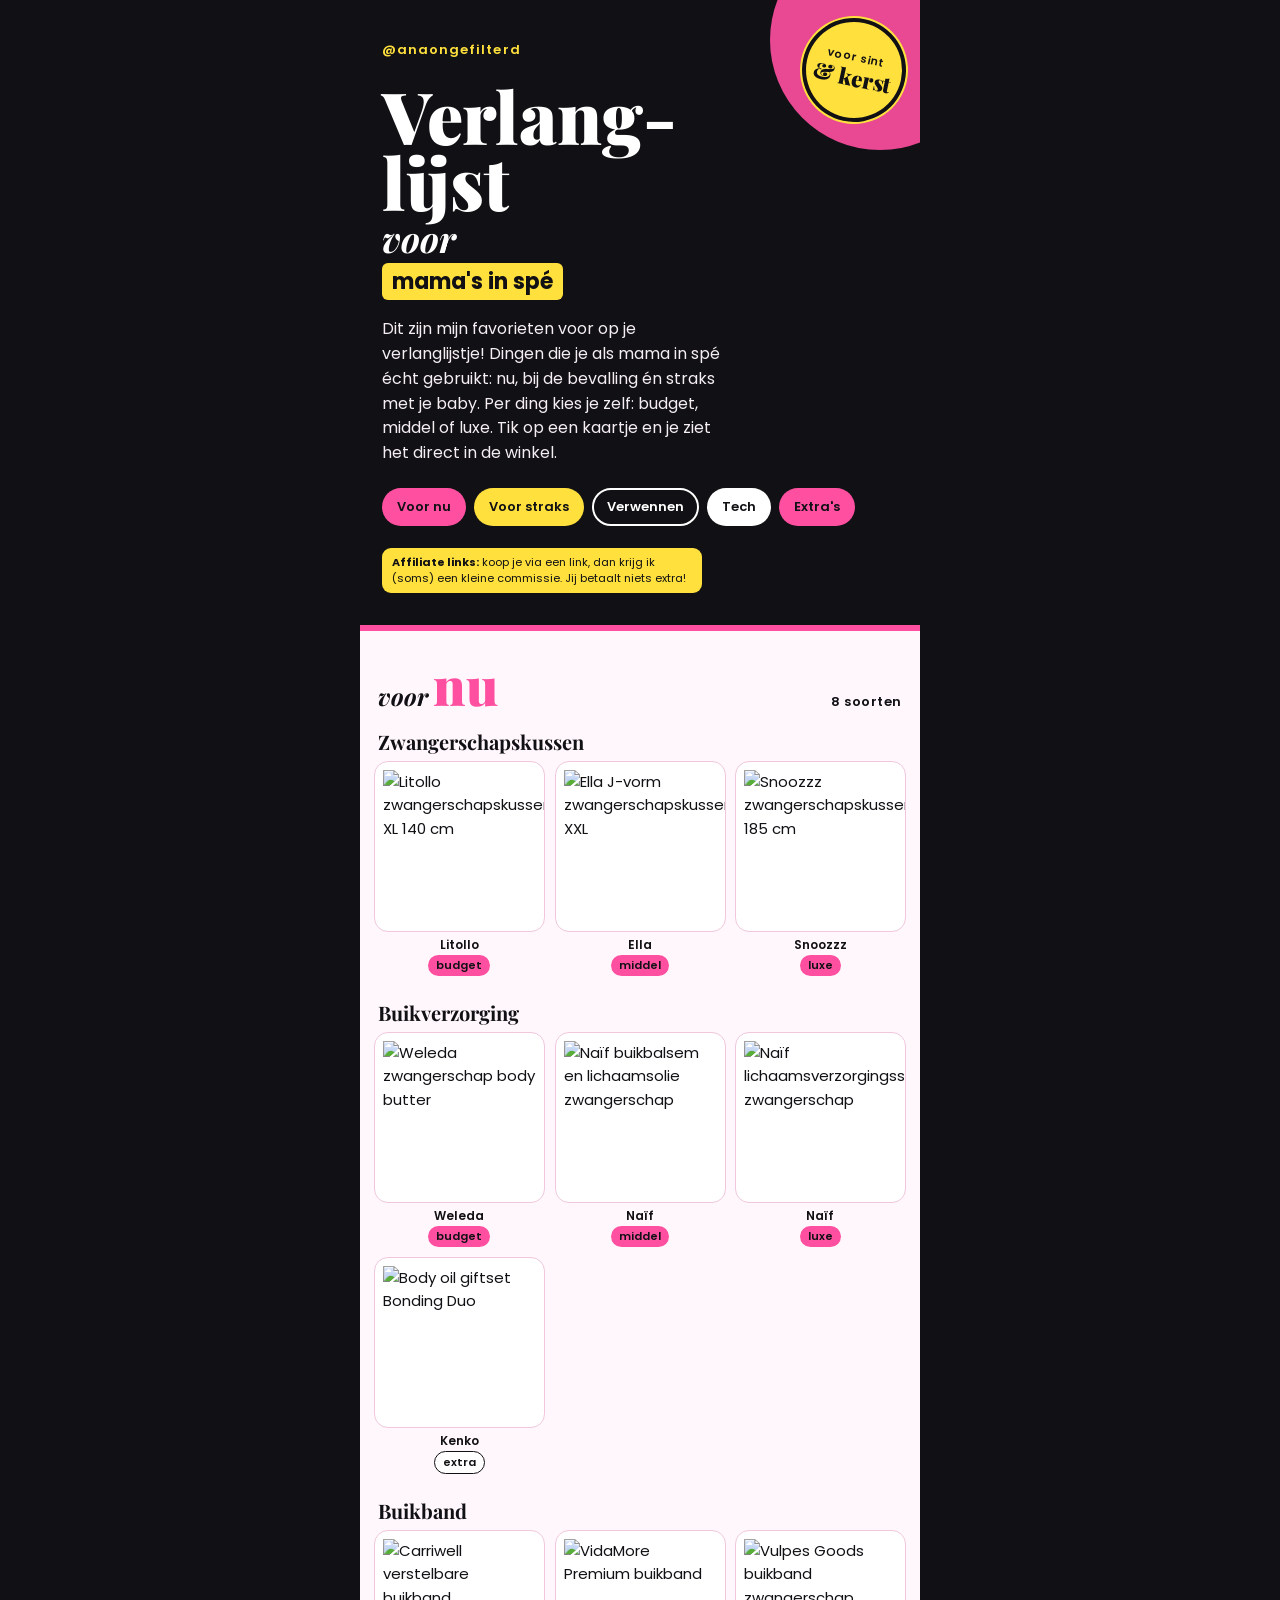
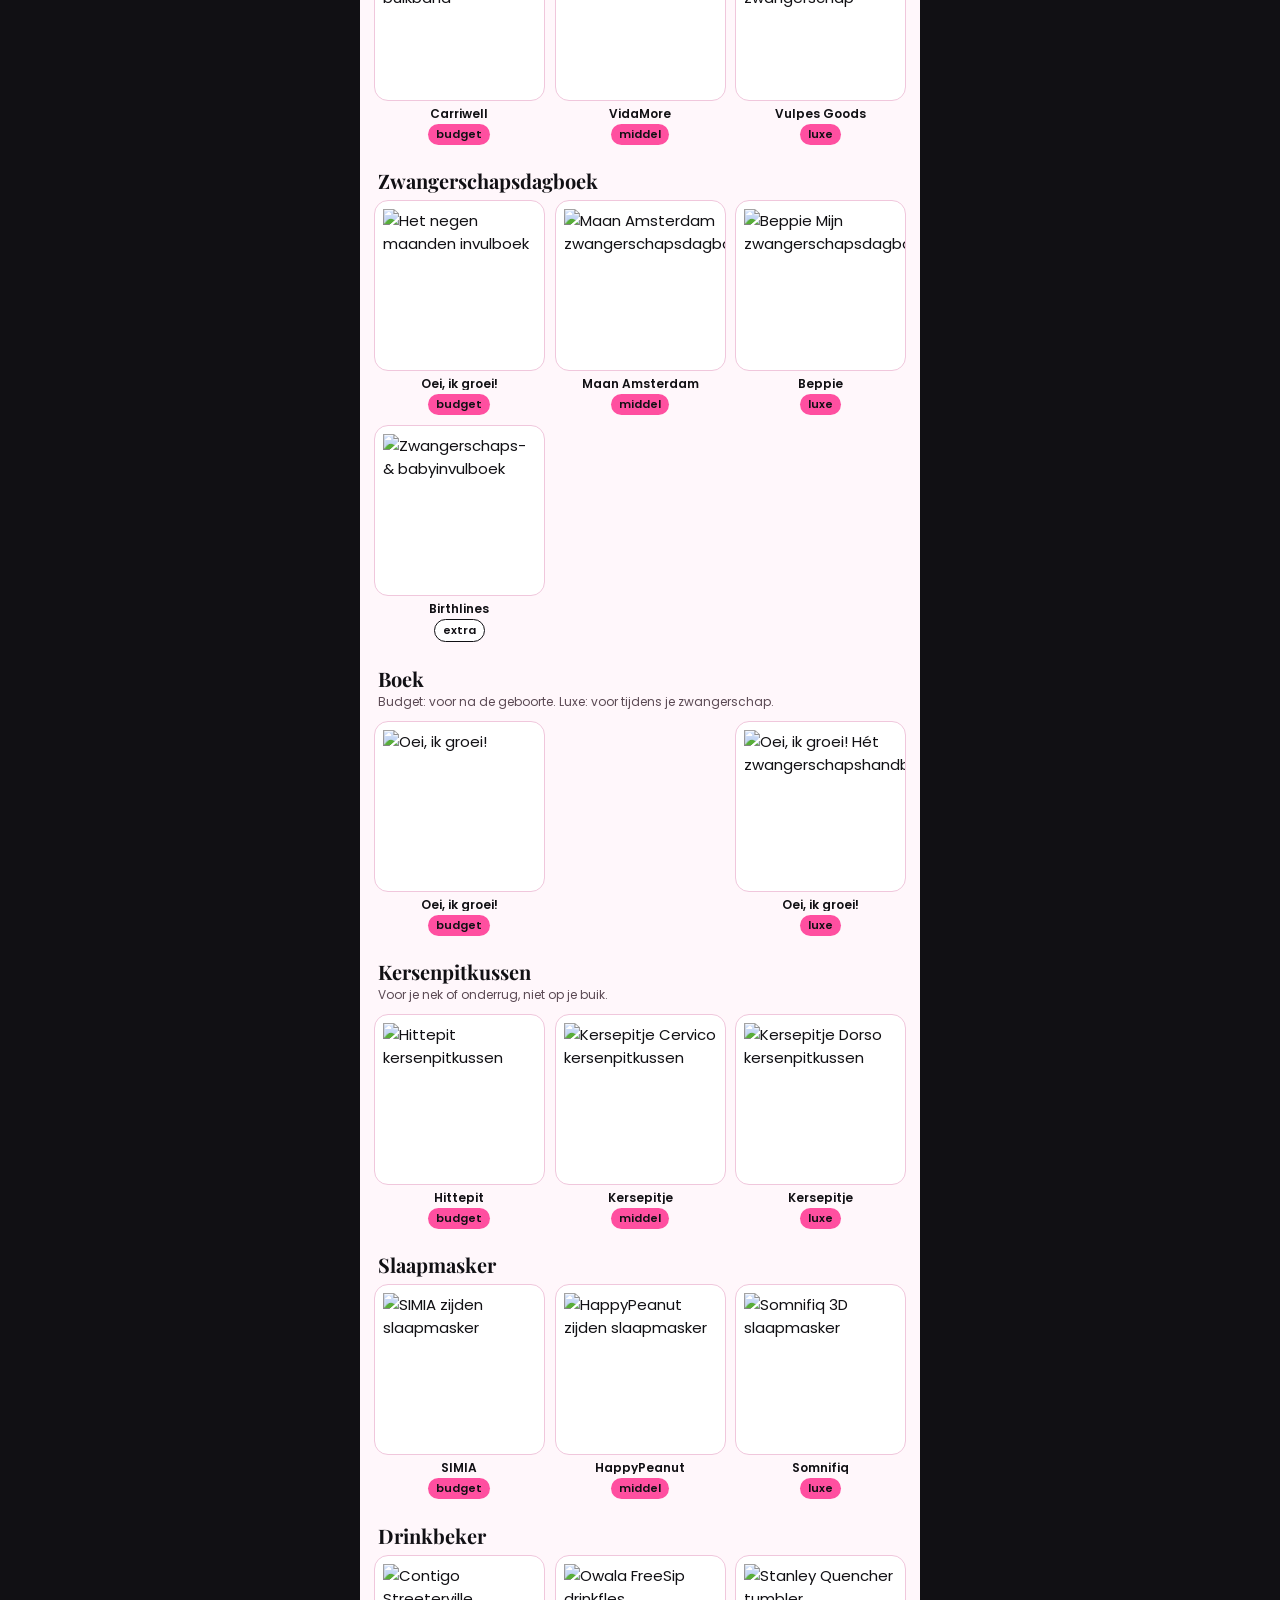
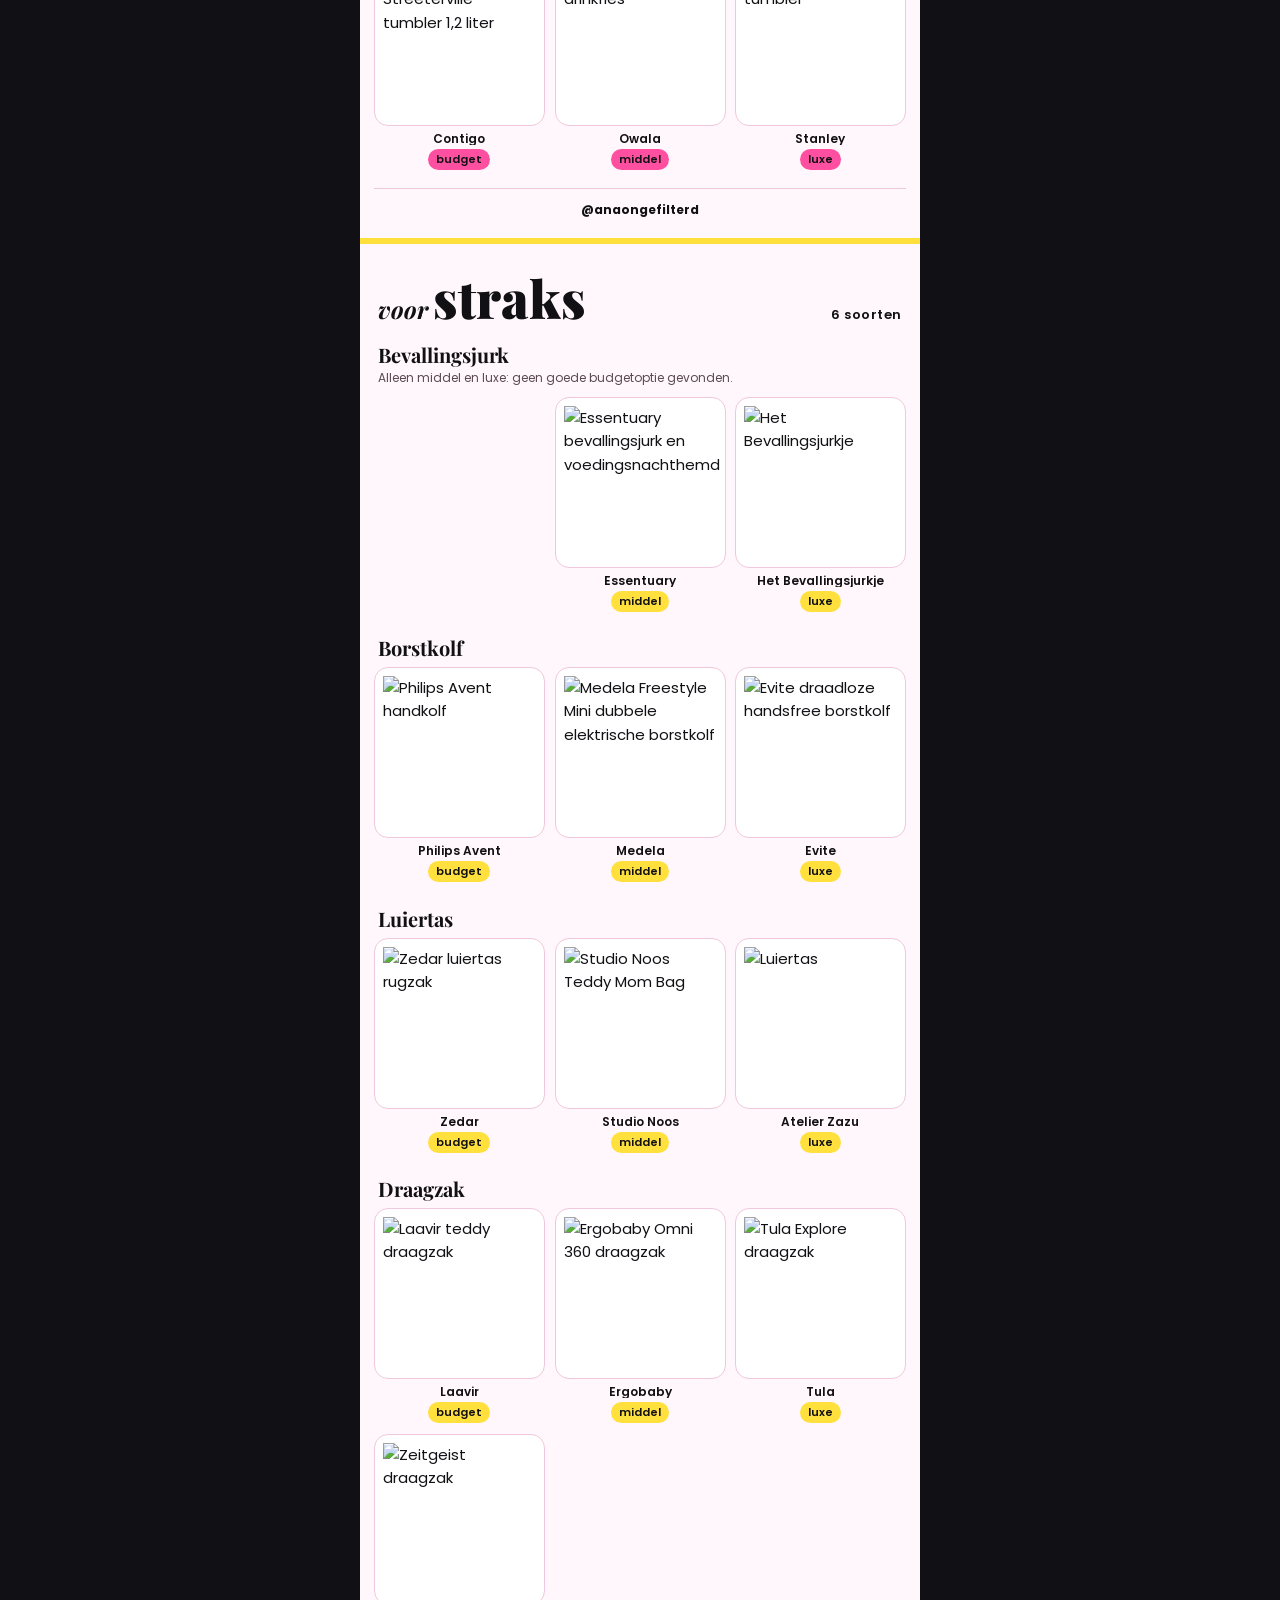
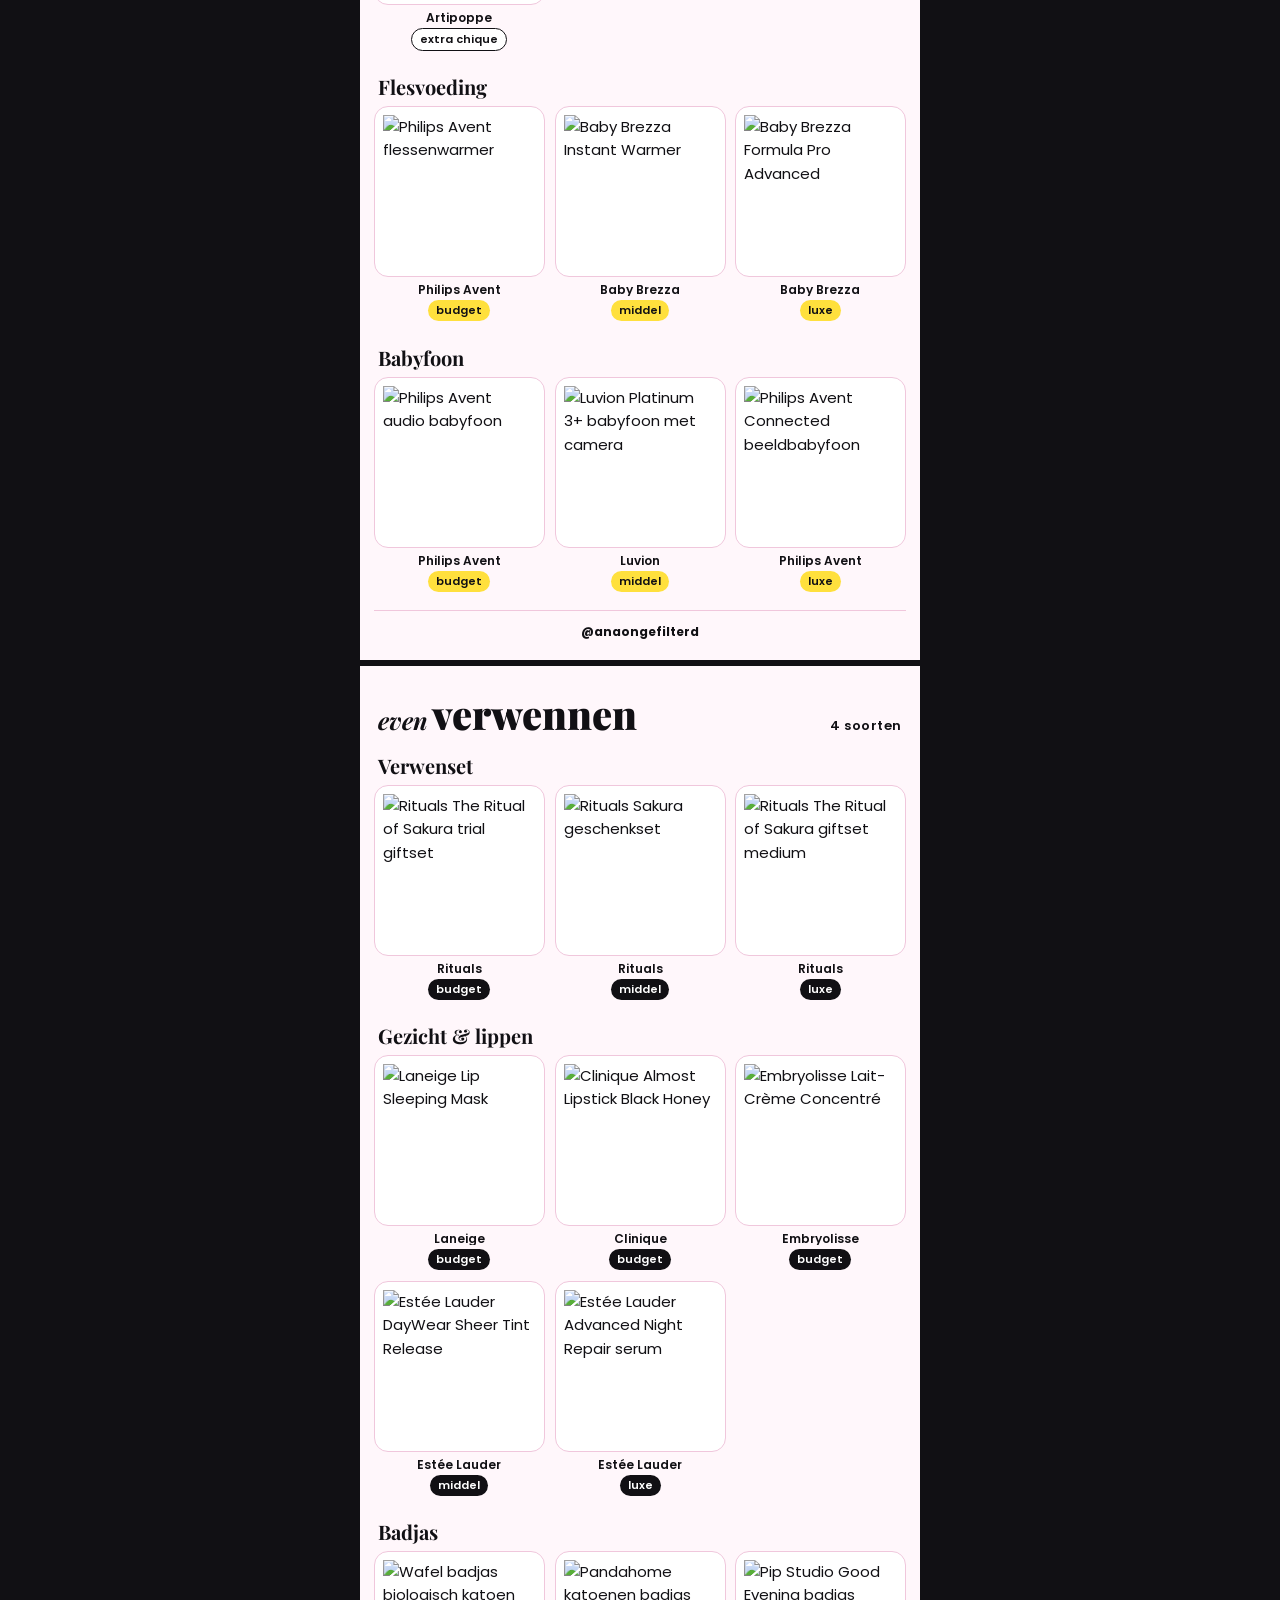
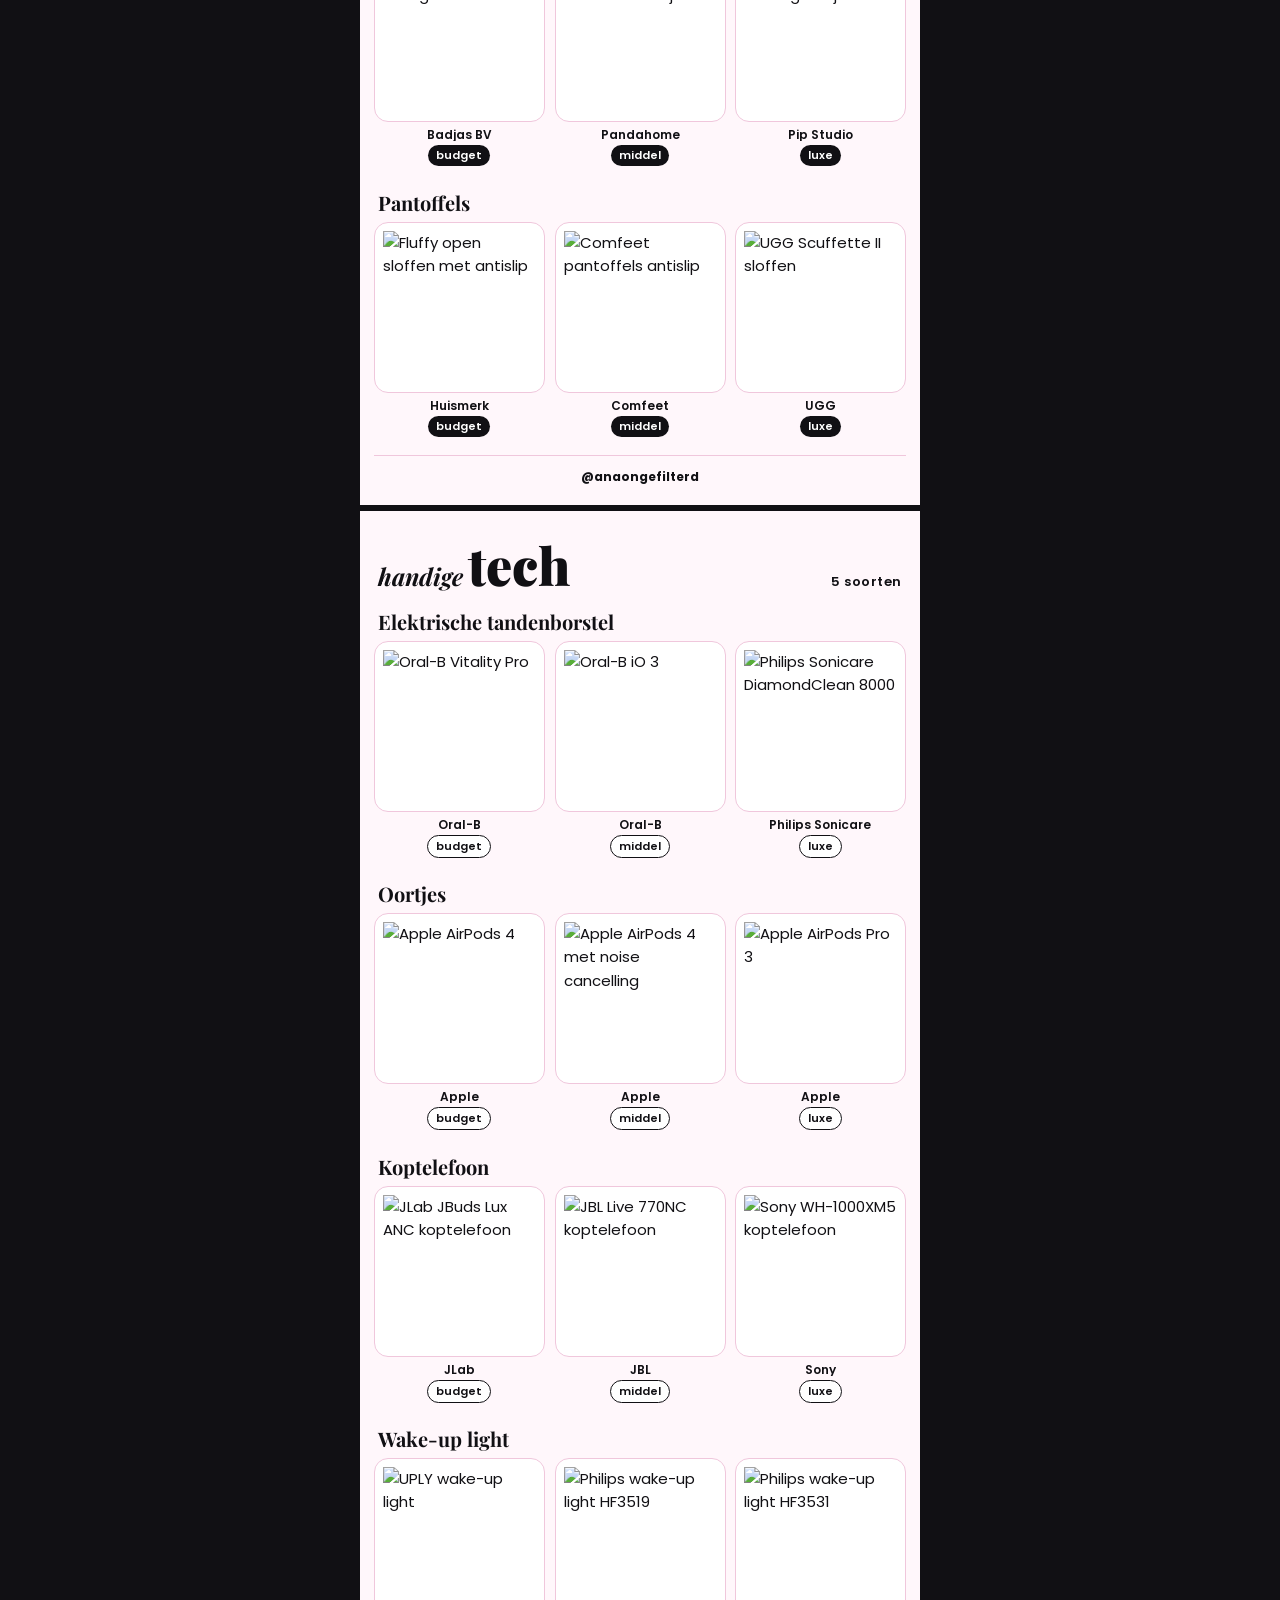
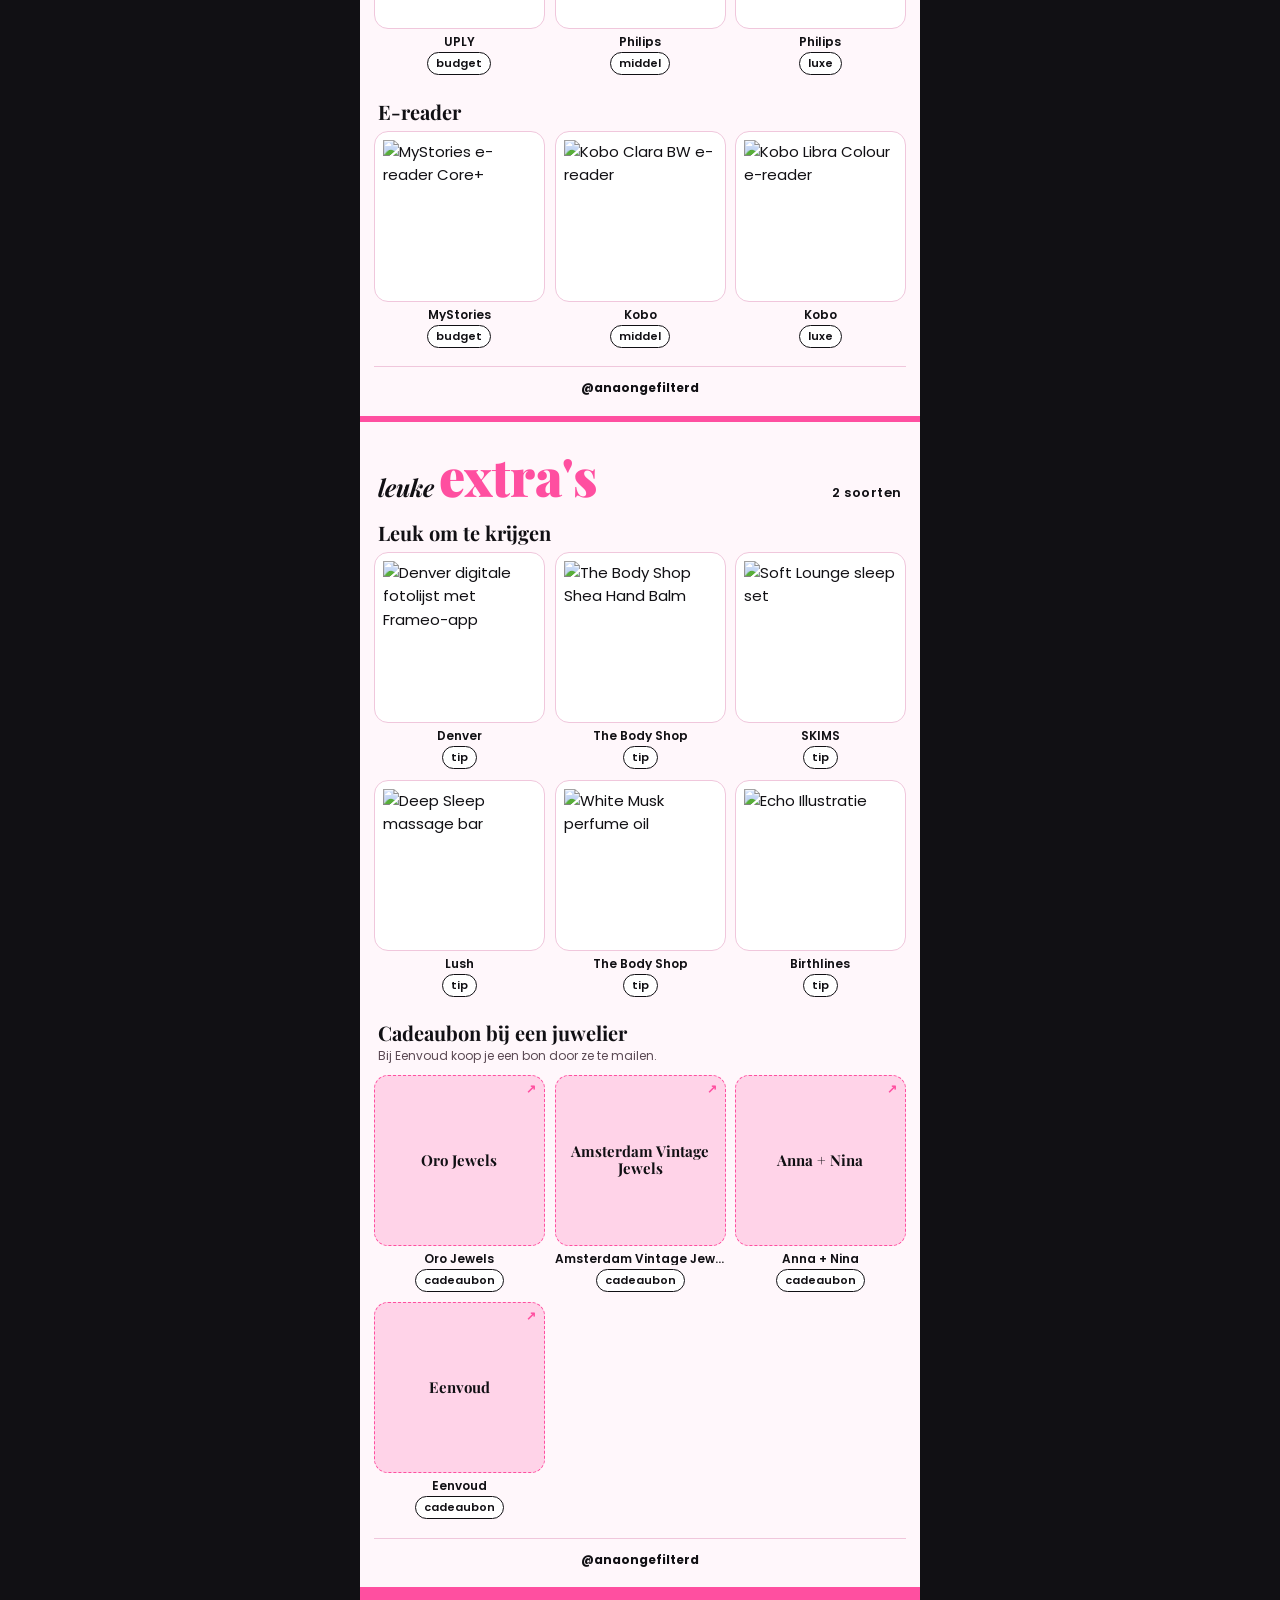
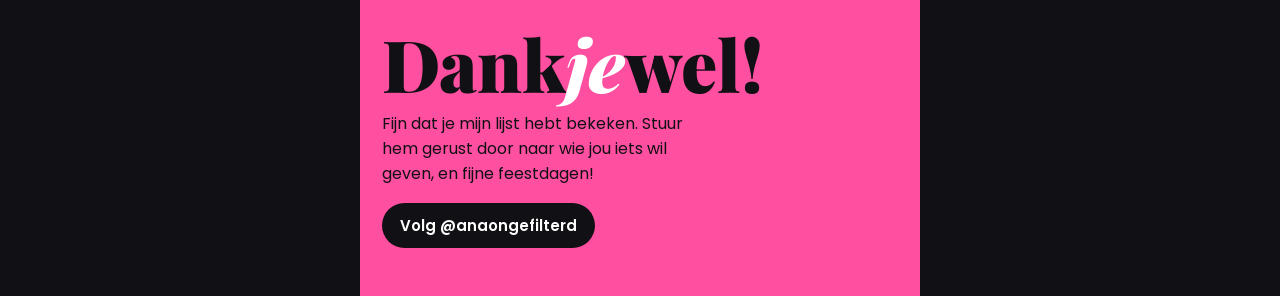
==== mama-in-spe/index.html @ 878e2ae9 "Mama in spé: foto's bij de gewone links (live van de winkels), Kenko giftset Co-Authored-By: Claude " ====
<!doctype html>
<html lang="nl">
<head>
<meta charset="utf-8">
<meta name="viewport" content="width=device-width, initial-scale=1, viewport-fit=cover">
<meta name="robots" content="noindex">
<title>Verlanglijst voor mama's in spé · @anaongefilterd</title>
<meta name="description" content="Wat kun je als mama in spé vragen voor Sint en Kerst? Mijn favorieten, per ding een budget-, middel- en luxe-optie.">
<link rel="preconnect" href="https://fonts.googleapis.com">
<link rel="preconnect" href="https://fonts.gstatic.com" crossorigin>
<link rel="stylesheet" href="https://fonts.googleapis.com/css2?family=Playfair+Display:ital,wght@0,700;0,900;1,700&family=Poppins:wght@400;500;600;700&display=swap">
<link rel="stylesheet" href="../assets/gids.css?v=1794892500">
</head>
<body>
<main class="gids">

<section class="cover">
  <p class="sticker sintkerst" aria-hidden="true"><span>voor sint</span><b>&amp; kerst</b></p>
  <p class="kicker">@anaongefilterd</p>
  <h1><span class="t1 xl">Verlang-<br>lijst</span><span class="t2">voor</span><span class="t3"><mark>mama's in spé</mark></span></h1>
  <p class="intro">Dit zijn mijn favorieten voor op je verlanglijstje! Dingen die je als mama in spé écht gebruikt: nu, bij de bevalling én straks met je baby. Per ding kies je zelf: budget, middel of luxe. Tik op een kaartje en je ziet het direct in de winkel.</p>
  <nav class="jump" aria-label="Kies een onderdeel">
    <a href="#zwanger" class="j-pink">Voor nu</a>
    <a href="#kraam" class="j-yellow">Voor straks</a>
    <a href="#verwennen" class="j-black">Verwennen</a>
    <a href="#tech" class="j-white">Tech</a>
    <a href="#extra" class="j-pink">Extra's</a>
  </nav>
  <p class="disclosure"><strong>Affiliate links:</strong> koop je via een link, dan krijg ik (soms) een kleine commissie. Jij betaalt niets extra!</p>
</section>

<section class="page group-pink" id="zwanger">
  <header class="ghead">
    <h2><span class="gunit">voor</span> <span class="gnum">nu</span></h2>
    <p class="gcount">8 soorten</p>
  </header>
  <div class="soorten">
  <div class="soort">
    <h3>Zwangerschapskussen</h3>
    <ul class="grid trio">
<li class="opt-budget"><a class="card" href="https://partner.bol.com/c/gPcVLJ22W" target="_blank" rel="sponsored noopener" aria-label="Litollo zwangerschapskussen XL 140 cm, budget, bekijk op bol">
  <span class="ph"><img src="https://media.s-bol.com/7ZBZ4EK97A3w/58w7O2A/550x550.jpg" alt="Litollo zwangerschapskussen XL 140 cm" loading="lazy" referrerpolicy="no-referrer"></span>
  <span class="brand">Litollo</span>
  <span class="age age-pink">budget</span>
</a></li>
<li class="opt-middel"><a class="card" href="https://partner.bol.com/c/4roRI811Q" target="_blank" rel="sponsored noopener" aria-label="Ella J-vorm zwangerschapskussen XXL, middel, bekijk op bol">
  <span class="ph"><img src="https://media.s-bol.com/BYrL8pqZkv9n/YEMY0BA/550x535.jpg" alt="Ella J-vorm zwangerschapskussen XXL" loading="lazy" referrerpolicy="no-referrer"></span>
  <span class="brand">Ella</span>
  <span class="age age-pink">middel</span>
</a></li>
<li class="opt-luxe"><a class="card" href="https://partner.bol.com/c/DbI2eZzzE" target="_blank" rel="sponsored noopener" aria-label="Snoozzz zwangerschapskussen 185 cm, luxe, bekijk op bol">
  <span class="ph"><img src="https://media.s-bol.com/B34A84vJ9EmJ/DqoojWq/550x550.jpg" alt="Snoozzz zwangerschapskussen 185 cm" loading="lazy" referrerpolicy="no-referrer"></span>
  <span class="brand">Snoozzz</span>
  <span class="age age-pink">luxe</span>
</a></li>
    </ul>
  </div>
  <div class="soort">
    <h3>Buikverzorging</h3>
    <ul class="grid trio">
<li class="opt-budget"><a class="card" href="https://partner.bol.com/c/OtNCd9kkY" target="_blank" rel="sponsored noopener" aria-label="Weleda zwangerschap body butter, budget, bekijk op bol">
  <span class="ph"><img src="https://media.s-bol.com/YGjZ1vmE8qgM/oQ505Bz/550x457.jpg" alt="Weleda zwangerschap body butter" loading="lazy" referrerpolicy="no-referrer"></span>
  <span class="brand">Weleda</span>
  <span class="age age-pink">budget</span>
</a></li>
<li class="opt-middel"><a class="card" href="https://partner.bol.com/c/F4nOv7vvy" target="_blank" rel="sponsored noopener" aria-label="Naïf buikbalsem en lichaamsolie zwangerschap, middel, bekijk op bol">
  <span class="ph"><img src="https://media.s-bol.com/yNvzz76DP8vP/pgoQBlm/550x695.jpg" alt="Naïf buikbalsem en lichaamsolie zwangerschap" loading="lazy" referrerpolicy="no-referrer"></span>
  <span class="brand">Naïf</span>
  <span class="age age-pink">middel</span>
</a></li>
<li class="opt-luxe"><a class="card" href="https://partner.bol.com/c/aUsirPXXK" target="_blank" rel="sponsored noopener" aria-label="Naïf lichaamsverzorgingsset zwangerschap, luxe, bekijk op bol">
  <span class="ph"><img src="https://media.s-bol.com/LyzmO8V2LKxg/wjkPA8X/550x746.jpg" alt="Naïf lichaamsverzorgingsset zwangerschap" loading="lazy" referrerpolicy="no-referrer"></span>
  <span class="brand">Naïf</span>
  <span class="age age-pink">luxe</span>
</a></li>
<li class="opt-extra"><a class="card" href="https://kenkoskincare.eu/products/kenko-giftset-bonding-duo" target="_blank" rel="noopener" aria-label="Body oil giftset Bonding Duo, extra, bekijk bij Kenko">
  <span class="ph"><img src="https://kenkoskincare.eu/cdn/shop/files/bodyoilgift.jpg?v=1784033645&amp;width=800" alt="Body oil giftset Bonding Duo" loading="lazy" referrerpolicy="no-referrer"></span>
  <span class="brand">Kenko</span>
  <span class="age age-white">extra</span>
</a></li>
    </ul>
  </div>
  <div class="soort">
    <h3>Buikband</h3>
    <ul class="grid trio">
<li class="opt-budget"><a class="card" href="https://partner.bol.com/c/w8ZPKMll7" target="_blank" rel="sponsored noopener" aria-label="Carriwell verstelbare buikband, budget, bekijk op bol">
  <span class="ph"><img src="https://media.s-bol.com/25x2ZOQkRQ6N/D98z8Nq/550x550.jpg" alt="Carriwell verstelbare buikband" loading="lazy" referrerpolicy="no-referrer"></span>
  <span class="brand">Carriwell</span>
  <span class="age age-pink">budget</span>
</a></li>
<li class="opt-middel"><a class="card" href="https://partner.bol.com/c/jMw7pNKKu" target="_blank" rel="sponsored noopener" aria-label="VidaMore Premium buikband, middel, bekijk op bol">
  <span class="ph"><img src="https://media.s-bol.com/Np6LBYyGyZOL/oVZQPvX/550x660.jpg" alt="VidaMore Premium buikband" loading="lazy" referrerpolicy="no-referrer"></span>
  <span class="brand">VidaMore</span>
  <span class="age age-pink">middel</span>
</a></li>
<li class="opt-luxe"><a class="card" href="https://partner.bol.com/c/AWtdx355Z" target="_blank" rel="sponsored noopener" aria-label="Vulpes Goods buikband zwangerschap, luxe, bekijk op bol">
  <span class="ph"><img src="https://media.s-bol.com/3NzZ5M96PQxA/qjv7Y9D/550x628.jpg" alt="Vulpes Goods buikband zwangerschap" loading="lazy" referrerpolicy="no-referrer"></span>
  <span class="brand">Vulpes Goods</span>
  <span class="age age-pink">luxe</span>
</a></li>
    </ul>
  </div>
  <div class="soort">
    <h3>Zwangerschapsdagboek</h3>
    <ul class="grid trio">
<li class="opt-budget"><a class="card" href="https://partner.bol.com/c/TC6ZUtggd" target="_blank" rel="sponsored noopener" aria-label="Het negen maanden invulboek, budget, bekijk op bol">
  <span class="ph"><img src="https://media.s-bol.com/7r62WjyA6Vxj/W6EkwqW/550x785.jpg" alt="Het negen maanden invulboek" loading="lazy" referrerpolicy="no-referrer"></span>
  <span class="brand">Oei, ik groei!</span>
  <span class="age age-pink">budget</span>
</a></li>
<li class="opt-middel"><a class="card" href="https://partner.bol.com/c/pcKLlaccY" target="_blank" rel="sponsored noopener" aria-label="Maan Amsterdam zwangerschapsdagboek, middel, bekijk op bol">
  <span class="ph"><img src="https://media.s-bol.com/7pMEnPJKOEEB/LgzJJ9p/550x550.jpg" alt="Maan Amsterdam zwangerschapsdagboek" loading="lazy" referrerpolicy="no-referrer"></span>
  <span class="brand">Maan Amsterdam</span>
  <span class="age age-pink">middel</span>
</a></li>
<li class="opt-luxe"><a class="card" href="https://partner.bol.com/c/sOqem5ss0" target="_blank" rel="sponsored noopener" aria-label="Beppie Mijn zwangerschapsdagboek, luxe, bekijk op bol">
  <span class="ph"><img src="https://media.s-bol.com/q0jmL28mJJB2/BBAoKyn/550x550.jpg" alt="Beppie Mijn zwangerschapsdagboek" loading="lazy" referrerpolicy="no-referrer"></span>
  <span class="brand">Beppie</span>
  <span class="age age-pink">luxe</span>
</a></li>
<li class="opt-extra"><a class="card" href="https://birthlines.com/en/products/zwangerschaps-baby-invulboek" target="_blank" rel="noopener" aria-label="Zwangerschaps- &amp; babyinvulboek, extra, bekijk bij Birthlines">
  <span class="ph"><img src="https://birthlines.com/cdn/shop/products/het-begin-van-jouw-leven-zwangerschaps-baby-invulboek-birth-lines.jpg?v=1771091914&amp;width=713" alt="Zwangerschaps- &amp; babyinvulboek" loading="lazy" referrerpolicy="no-referrer"></span>
  <span class="brand">Birthlines</span>
  <span class="age age-white">extra</span>
</a></li>
    </ul>
  </div>
  <div class="soort">
    <h3>Boek</h3>
    <p class="snote">Budget: voor na de geboorte. Luxe: voor tijdens je zwangerschap.</p>
    <ul class="grid trio">
<li class="opt-budget"><a class="card" href="https://partner.bol.com/c/xHSS7zRRF" target="_blank" rel="sponsored noopener" aria-label="Oei, ik groei!, budget, bekijk op bol">
  <span class="ph"><img src="https://media.s-bol.com/N5jRgoO8z8r8/MQX7vvA/550x779.jpg" alt="Oei, ik groei!" loading="lazy" referrerpolicy="no-referrer"></span>
  <span class="brand">Oei, ik groei!</span>
  <span class="age age-pink">budget</span>
</a></li>
<li class="opt-luxe"><a class="card" href="https://partner.bol.com/c/QZYAErWWp" target="_blank" rel="sponsored noopener" aria-label="Oei, ik groei! Hét zwangerschapshandboek, luxe, bekijk op bol">
  <span class="ph"><img src="https://media.s-bol.com/mpwgG6l1rgmR/QWxZlJG/550x830.jpg" alt="Oei, ik groei! Hét zwangerschapshandboek" loading="lazy" referrerpolicy="no-referrer"></span>
  <span class="brand">Oei, ik groei!</span>
  <span class="age age-pink">luxe</span>
</a></li>
    </ul>
  </div>
  <div class="soort">
    <h3>Kersenpitkussen</h3>
    <p class="snote">Voor je nek of onderrug, niet op je buik.</p>
    <ul class="grid trio">
<li class="opt-budget"><a class="card" href="https://partner.bol.com/c/7wQdWjffs" target="_blank" rel="sponsored noopener" aria-label="Hittepit kersenpitkussen, budget, bekijk op bol">
  <span class="ph"><img src="https://media.s-bol.com/M3KpGj3EKNPB/RlMNDw0/550x536.jpg" alt="Hittepit kersenpitkussen" loading="lazy" referrerpolicy="no-referrer"></span>
  <span class="brand">Hittepit</span>
  <span class="age age-pink">budget</span>
</a></li>
<li class="opt-middel"><a class="card" href="https://partner.bol.com/c/5XUQNcii1" target="_blank" rel="sponsored noopener" aria-label="Kersepitje Cervico kersenpitkussen, middel, bekijk op bol">
  <span class="ph"><img src="https://media.s-bol.com/V9yLQx4Kq8pX/kyXgm6/550x534.jpg" alt="Kersepitje Cervico kersenpitkussen" loading="lazy" referrerpolicy="no-referrer"></span>
  <span class="brand">Kersepitje</span>
  <span class="age age-pink">middel</span>
</a></li>
<li class="opt-luxe"><a class="card" href="https://partner.bol.com/c/aUsgrPXXK" target="_blank" rel="sponsored noopener" aria-label="Kersepitje Dorso kersenpitkussen, luxe, bekijk op bol">
  <span class="ph"><img src="https://media.s-bol.com/oP9wy47gmlyz/Bx9v4k/550x472.jpg" alt="Kersepitje Dorso kersenpitkussen" loading="lazy" referrerpolicy="no-referrer"></span>
  <span class="brand">Kersepitje</span>
  <span class="age age-pink">luxe</span>
</a></li>
    </ul>
  </div>
  <div class="soort">
    <h3>Slaapmasker</h3>
    <ul class="grid trio">
<li class="opt-budget"><a class="card" href="https://partner.bol.com/c/r2m8TvNN1" target="_blank" rel="sponsored noopener" aria-label="SIMIA zijden slaapmasker, budget, bekijk op bol">
  <span class="ph"><img src="https://media.s-bol.com/qxyOPqLoZKNk/550x361.jpg" alt="SIMIA zijden slaapmasker" loading="lazy" referrerpolicy="no-referrer"></span>
  <span class="brand">SIMIA</span>
  <span class="age age-pink">budget</span>
</a></li>
<li class="opt-middel"><a class="card" href="https://partner.bol.com/c/cfuPFykkK" target="_blank" rel="sponsored noopener" aria-label="HappyPeanut zijden slaapmasker, middel, bekijk op bol">
  <span class="ph"><img src="https://media.s-bol.com/q8nkVygxyvL2/ngp4Gl/550x549.jpg" alt="HappyPeanut zijden slaapmasker" loading="lazy" referrerpolicy="no-referrer"></span>
  <span class="brand">HappyPeanut</span>
  <span class="age age-pink">middel</span>
</a></li>
<li class="opt-luxe"><a class="card" href="https://partner.bol.com/c/2xdPCR88w" target="_blank" rel="sponsored noopener" aria-label="Somnifiq 3D slaapmasker, luxe, bekijk op bol">
  <span class="ph"><img src="https://media.s-bol.com/JpXNxMWmnAjg/RgjKvWz/550x517.jpg" alt="Somnifiq 3D slaapmasker" loading="lazy" referrerpolicy="no-referrer"></span>
  <span class="brand">Somnifiq</span>
  <span class="age age-pink">luxe</span>
</a></li>
    </ul>
  </div>
  <div class="soort">
    <h3>Drinkbeker</h3>
    <ul class="grid trio">
<li class="opt-budget"><a class="card" href="https://partner.bol.com/c/ShzjQhuuJ" target="_blank" rel="sponsored noopener" aria-label="Contigo Streeterville tumbler 1,2 liter, budget, bekijk op bol">
  <span class="ph"><img src="https://media.s-bol.com/x0yjkYPxmWkn/PN9QyE1/368x840.jpg" alt="Contigo Streeterville tumbler 1,2 liter" loading="lazy" referrerpolicy="no-referrer"></span>
  <span class="brand">Contigo</span>
  <span class="age age-pink">budget</span>
</a></li>
<li class="opt-middel"><a class="card" href="https://partner.bol.com/c/qNrTbMxxl" target="_blank" rel="sponsored noopener" aria-label="Owala FreeSip drinkfles, middel, bekijk op bol">
  <span class="ph"><img src="https://media.s-bol.com/zOjy2owll2wm/O7RYjYg/431x840.jpg" alt="Owala FreeSip drinkfles" loading="lazy" referrerpolicy="no-referrer"></span>
  <span class="brand">Owala</span>
  <span class="age age-pink">middel</span>
</a></li>
<li class="opt-luxe"><a class="card" href="https://partner.bol.com/c/hyjNZmaaO" target="_blank" rel="sponsored noopener" aria-label="Stanley Quencher tumbler, luxe, bekijk op bol">
  <span class="ph"><img src="https://media.s-bol.com/B5NWv35XEVqQ/L8P9k5v/382x840.jpg" alt="Stanley Quencher tumbler" loading="lazy" referrerpolicy="no-referrer"></span>
  <span class="brand">Stanley</span>
  <span class="age age-pink">luxe</span>
</a></li>
    </ul>
  </div>
  </div>
  <footer class="pagefoot">
  <a class="handle" href="https://www.instagram.com/anaongefilterd/" target="_blank" rel="noopener">@anaongefilterd</a>
</footer>
</section>
<section class="page group-yellow" id="kraam">
  <header class="ghead">
    <h2><span class="gunit">voor</span> <span class="gnum">straks</span></h2>
    <p class="gcount">6 soorten</p>
  </header>
  <div class="soorten">
  <div class="soort">
    <h3>Bevallingsjurk</h3>
    <p class="snote">Alleen middel en luxe: geen goede budgetoptie gevonden.</p>
    <ul class="grid trio">
<li class="opt-middel"><a class="card" href="https://partner.bol.com/c/3DvxP9GGZ" target="_blank" rel="sponsored noopener" aria-label="Essentuary bevallingsjurk en voedingsnachthemd, middel, bekijk op bol">
  <span class="ph"><img src="https://media.s-bol.com/gXnEw7QWrrwl/JqA2Zl/550x412.jpg" alt="Essentuary bevallingsjurk en voedingsnachthemd" loading="lazy" referrerpolicy="no-referrer"></span>
  <span class="brand">Essentuary</span>
  <span class="age age-yellow">middel</span>
</a></li>
<li class="opt-luxe"><a class="card" href="https://partner.bol.com/c/Zgp4iCJJx" target="_blank" rel="sponsored noopener" aria-label="Het Bevallingsjurkje, luxe, bekijk op bol">
  <span class="ph"><img src="https://media.s-bol.com/3LJ3ZoyzG35Q/RlMOgqO/359x840.jpg" alt="Het Bevallingsjurkje" loading="lazy" referrerpolicy="no-referrer"></span>
  <span class="brand">Het Bevallingsjurkje</span>
  <span class="age age-yellow">luxe</span>
</a></li>
    </ul>
  </div>
  <div class="soort">
    <h3>Borstkolf</h3>
    <ul class="grid trio">
<li class="opt-budget"><a class="card" href="https://partner.bol.com/c/L0F83Mjj9" target="_blank" rel="sponsored noopener" aria-label="Philips Avent handkolf, budget, bekijk op bol">
  <span class="ph"><img src="https://media.s-bol.com/3qN32VL4ADQR/qx9YpOk/550x559.jpg" alt="Philips Avent handkolf" loading="lazy" referrerpolicy="no-referrer"></span>
  <span class="brand">Philips Avent</span>
  <span class="age age-yellow">budget</span>
</a></li>
<li class="opt-middel"><a class="card" href="https://partner.bol.com/c/cfuhFykkK" target="_blank" rel="sponsored noopener" aria-label="Medela Freestyle Mini dubbele elektrische borstkolf, middel, bekijk op bol">
  <span class="ph"><img src="https://media.s-bol.com/ZJ4lDgy46M28/l5RABk6/550x675.jpg" alt="Medela Freestyle Mini dubbele elektrische borstkolf" loading="lazy" referrerpolicy="no-referrer"></span>
  <span class="brand">Medela</span>
  <span class="age age-yellow">middel</span>
</a></li>
<li class="opt-luxe"><a class="card" href="https://partner.bol.com/c/EiVphX44M" target="_blank" rel="sponsored noopener" aria-label="Evite draadloze handsfree borstkolf, luxe, bekijk op bol">
  <span class="ph"><img src="https://media.s-bol.com/33G2mRAx298x/q91pN7/550x475.jpg" alt="Evite draadloze handsfree borstkolf" loading="lazy" referrerpolicy="no-referrer"></span>
  <span class="brand">Evite</span>
  <span class="age age-yellow">luxe</span>
</a></li>
    </ul>
  </div>
  <div class="soort">
    <h3>Luiertas</h3>
    <ul class="grid trio">
<li class="opt-budget"><a class="card" href="https://partner.bol.com/c/9zCEXCWWy" target="_blank" rel="sponsored noopener" aria-label="Zedar luiertas rugzak, budget, bekijk op bol">
  <span class="ph"><img src="https://media.s-bol.com/n623qL2ZrWJ4/OYqqAg/550x619.jpg" alt="Zedar luiertas rugzak" loading="lazy" referrerpolicy="no-referrer"></span>
  <span class="brand">Zedar</span>
  <span class="age age-yellow">budget</span>
</a></li>
<li class="opt-middel"><a class="card" href="https://partner.bol.com/c/F4nJv7vvy" target="_blank" rel="sponsored noopener" aria-label="Studio Noos Teddy Mom Bag, middel, bekijk op bol">
  <span class="ph"><img src="https://media.s-bol.com/mv54NZmmzP1A/28EJ5RW/550x724.jpg" alt="Studio Noos Teddy Mom Bag" loading="lazy" referrerpolicy="no-referrer"></span>
  <span class="brand">Studio Noos</span>
  <span class="age age-yellow">middel</span>
</a></li>
<li class="opt-luxe"><a class="card" href="https://atelier-zazu.nl/" target="_blank" rel="noopener" aria-label="Luiertas, luxe, bekijk bij Atelier Zazu">
  <span class="ph"><img src="https://atelier-zazu.nl/cdn/shop/files/595B5A5D-8853-4585-AE1C-C0B591C397DB.jpg?v=1765966176&amp;width=800" alt="Luiertas" loading="lazy" referrerpolicy="no-referrer"></span>
  <span class="brand">Atelier Zazu</span>
  <span class="age age-yellow">luxe</span>
</a></li>
    </ul>
  </div>
  <div class="soort">
    <h3>Draagzak</h3>
    <ul class="grid trio">
<li class="opt-budget"><a class="card" href="https://partner.bol.com/c/r2m3TvNN1" target="_blank" rel="sponsored noopener" aria-label="Laavir teddy draagzak, budget, bekijk op bol">
  <span class="ph"><img src="https://media.s-bol.com/Nqp1WgQpmjKv/6RzWNo9/550x550.jpg" alt="Laavir teddy draagzak" loading="lazy" referrerpolicy="no-referrer"></span>
  <span class="brand">Laavir</span>
  <span class="age age-yellow">budget</span>
</a></li>
<li class="opt-middel"><a class="card" href="https://partner.bol.com/c/HRhsw4jjd" target="_blank" rel="sponsored noopener" aria-label="Ergobaby Omni 360 draagzak, middel, bekijk op bol">
  <span class="ph"><img src="https://media.s-bol.com/J6D97P1pR0WP/493x840.jpg" alt="Ergobaby Omni 360 draagzak" loading="lazy" referrerpolicy="no-referrer"></span>
  <span class="brand">Ergobaby</span>
  <span class="age age-yellow">middel</span>
</a></li>
<li class="opt-luxe"><a class="card" href="https://partner.bol.com/c/QZzCErWWp" target="_blank" rel="sponsored noopener" aria-label="Tula Explore draagzak, luxe, bekijk op bol">
  <span class="ph"><img src="https://media.s-bol.com/D3kZZxPDVNxA/vlKprrm/471x840.jpg" alt="Tula Explore draagzak" loading="lazy" referrerpolicy="no-referrer"></span>
  <span class="brand">Tula</span>
  <span class="age age-yellow">luxe</span>
</a></li>
<li class="opt-extra"><a class="card" href="https://shop.artipoppe.com/" target="_blank" rel="noopener" aria-label="Zeitgeist draagzak, extra chique, bekijk bij Artipoppe">
  <span class="ph"><img src="https://shop.artipoppe.com/27680-large_default/zeitgeist-baby-argus-oat.jpg" alt="Zeitgeist draagzak" loading="lazy" referrerpolicy="no-referrer"></span>
  <span class="brand">Artipoppe</span>
  <span class="age age-white">extra chique</span>
</a></li>
    </ul>
  </div>
  <div class="soort">
    <h3>Flesvoeding</h3>
    <ul class="grid trio">
<li class="opt-budget"><a class="card" href="https://partner.bol.com/c/dSNdGMttO" target="_blank" rel="sponsored noopener" aria-label="Philips Avent flessenwarmer, budget, bekijk op bol">
  <span class="ph"><img src="https://media.s-bol.com/ny0KrQn4kDPP/lOmolRr/550x527.jpg" alt="Philips Avent flessenwarmer" loading="lazy" referrerpolicy="no-referrer"></span>
  <span class="brand">Philips Avent</span>
  <span class="age age-yellow">budget</span>
</a></li>
<li class="opt-middel"><a class="card" href="https://partner.bol.com/c/C7d2AmxxW" target="_blank" rel="sponsored noopener" aria-label="Baby Brezza Instant Warmer, middel, bekijk op bol">
  <span class="ph"><img src="https://media.s-bol.com/gOgnykmQxAB9/J6kgzol/285x840.jpg" alt="Baby Brezza Instant Warmer" loading="lazy" referrerpolicy="no-referrer"></span>
  <span class="brand">Baby Brezza</span>
  <span class="age age-yellow">middel</span>
</a></li>
<li class="opt-luxe"><a class="card" href="https://partner.bol.com/c/VlHljhBBw" target="_blank" rel="sponsored noopener" aria-label="Baby Brezza Formula Pro Advanced, luxe, bekijk op bol">
  <span class="ph"><img src="https://media.s-bol.com/5YDwDBD0OMPZ/WLyn4RJ/550x822.jpg" alt="Baby Brezza Formula Pro Advanced" loading="lazy" referrerpolicy="no-referrer"></span>
  <span class="brand">Baby Brezza</span>
  <span class="age age-yellow">luxe</span>
</a></li>
    </ul>
  </div>
  <div class="soort">
    <h3>Babyfoon</h3>
    <ul class="grid trio">
<li class="opt-budget"><a class="card" href="https://partner.bol.com/c/9z2QXCWWy" target="_blank" rel="sponsored noopener" aria-label="Philips Avent audio babyfoon, budget, bekijk op bol">
  <span class="ph"><img src="https://media.s-bol.com/kx44Nm0Wxw9X/o2PRLp3/550x540.jpg" alt="Philips Avent audio babyfoon" loading="lazy" referrerpolicy="no-referrer"></span>
  <span class="brand">Philips Avent</span>
  <span class="age age-yellow">budget</span>
</a></li>
<li class="opt-middel"><a class="card" href="https://partner.bol.com/c/fa1X4Llli" target="_blank" rel="sponsored noopener" aria-label="Luvion Platinum 3+ babyfoon met camera, middel, bekijk op bol">
  <span class="ph"><img src="https://media.s-bol.com/xKm0Jy9EwzLr/36OmojR/550x536.jpg" alt="Luvion Platinum 3+ babyfoon met camera" loading="lazy" referrerpolicy="no-referrer"></span>
  <span class="brand">Luvion</span>
  <span class="age age-yellow">middel</span>
</a></li>
<li class="opt-luxe"><a class="card" href="https://partner.bol.com/c/pcwglaccY" target="_blank" rel="sponsored noopener" aria-label="Philips Avent Connected beeldbabyfoon, luxe, bekijk op bol">
  <span class="ph"><img src="https://media.s-bol.com/qEv0O2zQzYDR/kRPBvP6/550x547.jpg" alt="Philips Avent Connected beeldbabyfoon" loading="lazy" referrerpolicy="no-referrer"></span>
  <span class="brand">Philips Avent</span>
  <span class="age age-yellow">luxe</span>
</a></li>
    </ul>
  </div>
  </div>
  <footer class="pagefoot">
  <a class="handle" href="https://www.instagram.com/anaongefilterd/" target="_blank" rel="noopener">@anaongefilterd</a>
</footer>
</section>
<section class="page group-black" id="verwennen">
  <header class="ghead">
    <h2><span class="gunit">even</span> <span class="gnum sm">verwennen</span></h2>
    <p class="gcount">4 soorten</p>
  </header>
  <div class="soorten">
  <div class="soort">
    <h3>Verwenset</h3>
    <ul class="grid trio">
<li class="opt-budget"><a class="card" href="https://partner.bol.com/c/KuZxRSrr5" target="_blank" rel="sponsored noopener" aria-label="Rituals The Ritual of Sakura trial giftset, budget, bekijk op bol">
  <span class="ph"><img src="https://media.s-bol.com/8Vxv94DzJ3O5/Lgypz0v/550x599.jpg" alt="Rituals The Ritual of Sakura trial giftset" loading="lazy" referrerpolicy="no-referrer"></span>
  <span class="brand">Rituals</span>
  <span class="age age-black">budget</span>
</a></li>
<li class="opt-middel"><a class="card" href="https://partner.bol.com/c/Mv8hcAHHf" target="_blank" rel="sponsored noopener" aria-label="Rituals Sakura geschenkset, middel, bekijk op bol">
  <span class="ph"><img src="https://media.s-bol.com/qBz8xGkokQJy/lONBroj/550x374.jpg" alt="Rituals Sakura geschenkset" loading="lazy" referrerpolicy="no-referrer"></span>
  <span class="brand">Rituals</span>
  <span class="age age-black">middel</span>
</a></li>
<li class="opt-luxe"><a class="card" href="https://partner.bol.com/c/81yUuLTTh" target="_blank" rel="sponsored noopener" aria-label="Rituals The Ritual of Sakura giftset medium, luxe, bekijk op bol">
  <span class="ph"><img src="https://media.s-bol.com/Z1ZqgR46qgpJ/nZ084xW/550x500.jpg" alt="Rituals The Ritual of Sakura giftset medium" loading="lazy" referrerpolicy="no-referrer"></span>
  <span class="brand">Rituals</span>
  <span class="age age-black">luxe</span>
</a></li>
    </ul>
  </div>
  <div class="soort">
    <h3>Gezicht &amp; lippen</h3>
    <ul class="grid trio vrij">
<li class="opt-budget"><a class="card" href="https://partner.bol.com/c/cf83FykkK" target="_blank" rel="sponsored noopener" aria-label="Laneige Lip Sleeping Mask, budget, bekijk op bol">
  <span class="ph"><img src="https://media.s-bol.com/B48kr1xp4L5k/BNoKkZ2/550x622.jpg" alt="Laneige Lip Sleeping Mask" loading="lazy" referrerpolicy="no-referrer"></span>
  <span class="brand">Laneige</span>
  <span class="age age-black">budget</span>
</a></li>
<li class="opt-budget"><a class="card" href="https://partner.bol.com/c/r2sLTvNN1" target="_blank" rel="sponsored noopener" aria-label="Clinique Almost Lipstick Black Honey, budget, bekijk op bol">
  <span class="ph"><img src="https://media.s-bol.com/jpxzoWMk1vjB/ywB6oKz/250x200.jpg" alt="Clinique Almost Lipstick Black Honey" loading="lazy" referrerpolicy="no-referrer"></span>
  <span class="brand">Clinique</span>
  <span class="age age-black">budget</span>
</a></li>
<li class="opt-budget"><a class="card" href="https://partner.bol.com/c/0qfkDz55W" target="_blank" rel="sponsored noopener" aria-label="Embryolisse Lait-Crème Concentré, budget, bekijk op bol">
  <span class="ph"><img src="https://media.s-bol.com/lmN2XR7jQKV1/mD8o5E/253x840.jpg" alt="Embryolisse Lait-Crème Concentré" loading="lazy" referrerpolicy="no-referrer"></span>
  <span class="brand">Embryolisse</span>
  <span class="age age-black">budget</span>
</a></li>
<li class="opt-middel"><a class="card" href="https://partner.bol.com/c/cf8EFykkK" target="_blank" rel="sponsored noopener" aria-label="Estée Lauder DayWear Sheer Tint Release, middel, bekijk op bol">
  <span class="ph"><img src="https://media.s-bol.com/BZ6XDoRpP0QW/Y60n90W/550x660.jpg" alt="Estée Lauder DayWear Sheer Tint Release" loading="lazy" referrerpolicy="no-referrer"></span>
  <span class="brand">Estée Lauder</span>
  <span class="age age-black">middel</span>
</a></li>
<li class="opt-luxe"><a class="card" href="https://partner.bol.com/c/aUJyrPXXK" target="_blank" rel="sponsored noopener" aria-label="Estée Lauder Advanced Night Repair serum, luxe, bekijk op bol">
  <span class="ph"><img src="https://media.s-bol.com/gN5wB3rpq04G/6k5yln/297x840.jpg" alt="Estée Lauder Advanced Night Repair serum" loading="lazy" referrerpolicy="no-referrer"></span>
  <span class="brand">Estée Lauder</span>
  <span class="age age-black">luxe</span>
</a></li>
    </ul>
  </div>
  <div class="soort">
    <h3>Badjas</h3>
    <ul class="grid trio">
<li class="opt-budget"><a class="card" href="https://partner.bol.com/c/5XTSNcii1" target="_blank" rel="sponsored noopener" aria-label="Wafel badjas biologisch katoen, budget, bekijk op bol">
  <span class="ph"><img src="https://media.s-bol.com/n1ZQoR41k2ZY/O7pD9Yg/454x840.jpg" alt="Wafel badjas biologisch katoen" loading="lazy" referrerpolicy="no-referrer"></span>
  <span class="brand">Badjas BV</span>
  <span class="age age-black">budget</span>
</a></li>
<li class="opt-middel"><a class="card" href="https://partner.bol.com/c/tEX8SJssY" target="_blank" rel="sponsored noopener" aria-label="Pandahome katoenen badjas, middel, bekijk op bol">
  <span class="ph"><img src="https://media.s-bol.com/3g5OWAzAXJwn/lYW4YJr/451x840.jpg" alt="Pandahome katoenen badjas" loading="lazy" referrerpolicy="no-referrer"></span>
  <span class="brand">Pandahome</span>
  <span class="age age-black">middel</span>
</a></li>
<li class="opt-luxe"><a class="card" href="https://partner.bol.com/c/ITo9aByyS" target="_blank" rel="sponsored noopener" aria-label="Pip Studio Good Evening badjas, luxe, bekijk op bol">
  <span class="ph"><img src="https://media.s-bol.com/RoGzYrpvqZXE/428x840.jpg" alt="Pip Studio Good Evening badjas" loading="lazy" referrerpolicy="no-referrer"></span>
  <span class="brand">Pip Studio</span>
  <span class="age age-black">luxe</span>
</a></li>
    </ul>
  </div>
  <div class="soort">
    <h3>Pantoffels</h3>
    <ul class="grid trio">
<li class="opt-budget"><a class="card" href="https://partner.bol.com/c/GQ9Kt4CC5" target="_blank" rel="sponsored noopener" aria-label="Fluffy open sloffen met antislip, budget, bekijk op bol">
  <span class="ph"><img src="https://media.s-bol.com/JXGn45nw0kvD/AQL3L1/550x413.jpg" alt="Fluffy open sloffen met antislip" loading="lazy" referrerpolicy="no-referrer"></span>
  <span class="brand">Huismerk</span>
  <span class="age age-black">budget</span>
</a></li>
<li class="opt-middel"><a class="card" href="https://partner.bol.com/c/MvREcAHHf" target="_blank" rel="sponsored noopener" aria-label="Comfeet pantoffels antislip, middel, bekijk op bol">
  <span class="ph"><img src="https://media.s-bol.com/NW09JA9xwAkL/6WmA6ER/550x634.jpg" alt="Comfeet pantoffels antislip" loading="lazy" referrerpolicy="no-referrer"></span>
  <span class="brand">Comfeet</span>
  <span class="age age-black">middel</span>
</a></li>
<li class="opt-luxe"><a class="card" href="https://partner.bol.com/c/Ot52d9kkY" target="_blank" rel="sponsored noopener" aria-label="UGG Scuffette II sloffen, luxe, bekijk op bol">
  <span class="ph"><img src="https://media.s-bol.com/JNWVx5G9PA5P/550x259.jpg" alt="UGG Scuffette II sloffen" loading="lazy" referrerpolicy="no-referrer"></span>
  <span class="brand">UGG</span>
  <span class="age age-black">luxe</span>
</a></li>
    </ul>
  </div>
  </div>
  <footer class="pagefoot">
  <a class="handle" href="https://www.instagram.com/anaongefilterd/" target="_blank" rel="noopener">@anaongefilterd</a>
</footer>
</section>
<section class="page group-white" id="tech">
  <header class="ghead">
    <h2><span class="gunit">handige</span> <span class="gnum">tech</span></h2>
    <p class="gcount">5 soorten</p>
  </header>
  <div class="soorten">
  <div class="soort">
    <h3>Elektrische tandenborstel</h3>
    <ul class="grid trio">
<li class="opt-budget"><a class="card" href="https://partner.bol.com/c/WKQrHd55a" target="_blank" rel="sponsored noopener" aria-label="Oral-B Vitality Pro, budget, bekijk op bol">
  <span class="ph"><img src="https://media.s-bol.com/xmMZoM5rwM0P/Z3qQO2/482x840.jpg" alt="Oral-B Vitality Pro" loading="lazy" referrerpolicy="no-referrer"></span>
  <span class="brand">Oral-B</span>
  <span class="age age-white">budget</span>
</a></li>
<li class="opt-middel"><a class="card" href="https://partner.bol.com/c/PevS0jYYa" target="_blank" rel="sponsored noopener" aria-label="Oral-B iO 3, middel, bekijk op bol">
  <span class="ph"><img src="https://media.s-bol.com/3LVRw2AwWMo9/nROLPyR/550x645.jpg" alt="Oral-B iO 3" loading="lazy" referrerpolicy="no-referrer"></span>
  <span class="brand">Oral-B</span>
  <span class="age age-white">middel</span>
</a></li>
<li class="opt-luxe"><a class="card" href="https://partner.bol.com/c/MvRBcAHHf" target="_blank" rel="sponsored noopener" aria-label="Philips Sonicare DiamondClean 8000, luxe, bekijk op bol">
  <span class="ph"><img src="https://media.s-bol.com/mJ7Z2P12GqZO/Mw88K9m/550x589.jpg" alt="Philips Sonicare DiamondClean 8000" loading="lazy" referrerpolicy="no-referrer"></span>
  <span class="brand">Philips Sonicare</span>
  <span class="age age-white">luxe</span>
</a></li>
    </ul>
  </div>
  <div class="soort">
    <h3>Oortjes</h3>
    <ul class="grid trio">
<li class="opt-budget"><a class="card" href="https://partner.bol.com/c/mdbO69ffi" target="_blank" rel="sponsored noopener" aria-label="Apple AirPods 4, budget, bekijk op bol">
  <span class="ph"><img src="https://media.s-bol.com/JkxZ9DgNKEzv/kRBJ8qK/550x512.jpg" alt="Apple AirPods 4" loading="lazy" referrerpolicy="no-referrer"></span>
  <span class="brand">Apple</span>
  <span class="age age-white">budget</span>
</a></li>
<li class="opt-middel"><a class="card" href="https://partner.bol.com/c/e5IgqJ77N" target="_blank" rel="sponsored noopener" aria-label="Apple AirPods 4 met noise cancelling, middel, bekijk op bol">
  <span class="ph"><img src="https://media.s-bol.com/yWGM8jyojp9W/lOM0y55/550x513.jpg" alt="Apple AirPods 4 met noise cancelling" loading="lazy" referrerpolicy="no-referrer"></span>
  <span class="brand">Apple</span>
  <span class="age age-white">middel</span>
</a></li>
<li class="opt-luxe"><a class="card" href="https://partner.bol.com/c/6G5SOTAAf" target="_blank" rel="sponsored noopener" aria-label="Apple AirPods Pro 3, luxe, bekijk op bol">
  <span class="ph"><img src="https://media.s-bol.com/yNOyG8Lw4Moz/1j7rONV/530x840.jpg" alt="Apple AirPods Pro 3" loading="lazy" referrerpolicy="no-referrer"></span>
  <span class="brand">Apple</span>
  <span class="age age-white">luxe</span>
</a></li>
    </ul>
  </div>
  <div class="soort">
    <h3>Koptelefoon</h3>
    <ul class="grid trio">
<li class="opt-budget"><a class="card" href="https://partner.bol.com/c/ITofaByyS" target="_blank" rel="sponsored noopener" aria-label="JLab JBuds Lux ANC koptelefoon, budget, bekijk op bol">
  <span class="ph"><img src="https://media.s-bol.com/J3BoN9E7Ggwy/08BMknN/550x833.jpg" alt="JLab JBuds Lux ANC koptelefoon" loading="lazy" referrerpolicy="no-referrer"></span>
  <span class="brand">JLab</span>
  <span class="age age-white">budget</span>
</a></li>
<li class="opt-middel"><a class="card" href="https://partner.bol.com/c/iLlDyGKKP" target="_blank" rel="sponsored noopener" aria-label="JBL Live 770NC koptelefoon, middel, bekijk op bol">
  <span class="ph"><img src="https://media.s-bol.com/YNXPBWjRBrqM/6rrN3N/550x656.jpg" alt="JBL Live 770NC koptelefoon" loading="lazy" referrerpolicy="no-referrer"></span>
  <span class="brand">JBL</span>
  <span class="age age-white">middel</span>
</a></li>
<li class="opt-luxe"><a class="card" href="https://partner.bol.com/c/y3lEgmii8" target="_blank" rel="sponsored noopener" aria-label="Sony WH-1000XM5 koptelefoon, luxe, bekijk op bol">
  <span class="ph"><img src="https://media.s-bol.com/gMLJEBpA8NpZ/w0kkgoX/545x840.jpg" alt="Sony WH-1000XM5 koptelefoon" loading="lazy" referrerpolicy="no-referrer"></span>
  <span class="brand">Sony</span>
  <span class="age age-white">luxe</span>
</a></li>
    </ul>
  </div>
  <div class="soort">
    <h3>Wake-up light</h3>
    <ul class="grid trio">
<li class="opt-budget"><a class="card" href="https://partner.bol.com/c/lFR4MRjjE" target="_blank" rel="sponsored noopener" aria-label="UPLY wake-up light, budget, bekijk op bol">
  <span class="ph"><img src="https://media.s-bol.com/JorDqqgwpx4P/X6ZPLGV/550x825.jpg" alt="UPLY wake-up light" loading="lazy" referrerpolicy="no-referrer"></span>
  <span class="brand">UPLY</span>
  <span class="age age-white">budget</span>
</a></li>
<li class="opt-middel"><a class="card" href="https://partner.bol.com/c/0q4oDz55W" target="_blank" rel="sponsored noopener" aria-label="Philips wake-up light HF3519, middel, bekijk op bol">
  <span class="ph"><img src="https://media.s-bol.com/r7J39B8w183k/m2RQB0/550x395.jpg" alt="Philips wake-up light HF3519" loading="lazy" referrerpolicy="no-referrer"></span>
  <span class="brand">Philips</span>
  <span class="age age-white">middel</span>
</a></li>
<li class="opt-luxe"><a class="card" href="https://partner.bol.com/c/b9TM51yy2" target="_blank" rel="sponsored noopener" aria-label="Philips wake-up light HF3531, luxe, bekijk op bol">
  <span class="ph"><img src="https://media.s-bol.com/ZGwy5XYoxWlw/5AJOOZ/550x395.jpg" alt="Philips wake-up light HF3531" loading="lazy" referrerpolicy="no-referrer"></span>
  <span class="brand">Philips</span>
  <span class="age age-white">luxe</span>
</a></li>
    </ul>
  </div>
  <div class="soort">
    <h3>E-reader</h3>
    <ul class="grid trio">
<li class="opt-budget"><a class="card" href="https://partner.bol.com/c/Rnym8LCCc" target="_blank" rel="sponsored noopener" aria-label="MyStories e-reader Core+, budget, bekijk op bol">
  <span class="ph"><img src="https://media.s-bol.com/N48ENkrr133p/XLxrDZk/550x658.jpg" alt="MyStories e-reader Core+" loading="lazy" referrerpolicy="no-referrer"></span>
  <span class="brand">MyStories</span>
  <span class="age age-white">budget</span>
</a></li>
<li class="opt-middel"><a class="card" href="https://partner.bol.com/c/lFRiMRjjE" target="_blank" rel="sponsored noopener" aria-label="Kobo Clara BW e-reader, middel, bekijk op bol">
  <span class="ph"><img src="https://media.s-bol.com/jKgrOjzPoXwy/5y7pV1Z/550x787.jpg" alt="Kobo Clara BW e-reader" loading="lazy" referrerpolicy="no-referrer"></span>
  <span class="brand">Kobo</span>
  <span class="age age-white">middel</span>
</a></li>
<li class="opt-luxe"><a class="card" href="https://partner.bol.com/c/4ro7I811Q" target="_blank" rel="sponsored noopener" aria-label="Kobo Libra Colour e-reader, luxe, bekijk op bol">
  <span class="ph"><img src="https://media.s-bol.com/2Nq5EArMkwjJ/NkOmAOL/550x609.jpg" alt="Kobo Libra Colour e-reader" loading="lazy" referrerpolicy="no-referrer"></span>
  <span class="brand">Kobo</span>
  <span class="age age-white">luxe</span>
</a></li>
    </ul>
  </div>
  </div>
  <footer class="pagefoot">
  <a class="handle" href="https://www.instagram.com/anaongefilterd/" target="_blank" rel="noopener">@anaongefilterd</a>
</footer>
</section>
<section class="page group-pink" id="extra">
  <header class="ghead">
    <h2><span class="gunit">leuke</span> <span class="gnum">extra&#x27;s</span></h2>
    <p class="gcount">2 soorten</p>
  </header>
  <div class="soorten">
  <div class="soort">
    <h3>Leuk om te krijgen</h3>
    <ul class="grid trio vrij">
<li class="opt-extra"><a class="card" href="https://partner.bol.com/c/L0cR3Mjj9" target="_blank" rel="sponsored noopener" aria-label="Denver digitale fotolijst met Frameo-app, tip, bekijk op bol">
  <span class="ph"><img src="https://media.s-bol.com/RAvjDjRlyx9V/Z4GpRQw/550x518.jpg" alt="Denver digitale fotolijst met Frameo-app" loading="lazy" referrerpolicy="no-referrer"></span>
  <span class="brand">Denver</span>
  <span class="age age-white">tip</span>
</a></li>
<li class="opt-extra"><a class="card" href="https://partner.bol.com/c/lFKZMRjjE" target="_blank" rel="sponsored noopener" aria-label="The Body Shop Shea Hand Balm, tip, bekijk op bol">
  <span class="ph"><img src="https://media.s-bol.com/mVo3qVR024MG/ox83XX/291x840.jpg" alt="The Body Shop Shea Hand Balm" loading="lazy" referrerpolicy="no-referrer"></span>
  <span class="brand">The Body Shop</span>
  <span class="age age-white">tip</span>
</a></li>
<li class="opt-extra"><a class="card" href="https://skims.com/en-nl/products/soft-lounge-sleep-set-cherry-blossom" target="_blank" rel="noopener" aria-label="Soft Lounge sleep set, tip, bekijk bij SKIMS">
  <span class="ph"><img src="https://skims.imgix.net/s/files/1/0259/5448/4284/files/SKIMS-LOUNGEWEAR-ST-LON-13587W-CBM-BOX-FLT.jpg?v=1792781257&amp;auto=format%2Ccompress&amp;w=800&amp;h=800&amp;q=70" alt="Soft Lounge sleep set" loading="lazy" referrerpolicy="no-referrer"></span>
  <span class="brand">SKIMS</span>
  <span class="age age-white">tip</span>
</a></li>
<li class="opt-extra"><a class="card" href="https://www.lush.com/nl/nl/p/deep-sleep-massage-bar" target="_blank" rel="noopener" aria-label="Deep Sleep massage bar, tip, bekijk bij Lush">
  <span class="ph"><img src="https://www.lush.com/cdn-cgi/image/width=640,f=auto/https://unicorn.lush.com/media/thumbnails/products/deep_sleep_magnesium_massage_bar_2022_b0834819_thumbnail_4096.png" alt="Deep Sleep massage bar" loading="lazy" referrerpolicy="no-referrer"></span>
  <span class="brand">Lush</span>
  <span class="age age-white">tip</span>
</a></li>
<li class="opt-extra"><a class="card" href="https://thebodyshop.nl/products/white-musk-perfume-oil" target="_blank" rel="noopener" aria-label="White Musk perfume oil, tip, bekijk bij The Body Shop">
  <span class="ph"><img src="https://thebodyshop.nl/cdn/shop/files/WHITE_MUSK_PERFUME_OIL_20ml_1_INAAUPS355_30502528-a9c4-49af-8e3c-e8cb70610a45.jpg?v=1757579293&amp;width=800" alt="White Musk perfume oil" loading="lazy" referrerpolicy="no-referrer"></span>
  <span class="brand">The Body Shop</span>
  <span class="age age-white">tip</span>
</a></li>
<li class="opt-extra"><a class="card" href="https://birthlines.com/en/collections/birth-lines" target="_blank" rel="noopener" aria-label="Echo Illustratie, tip, bekijk bij Birthlines">
  <span class="ph"><img src="https://birthlines.com/cdn/shop/files/CU5A0370-Edit.jpg?v=1752060779&amp;width=800" alt="Echo Illustratie" loading="lazy" referrerpolicy="no-referrer"></span>
  <span class="brand">Birthlines</span>
  <span class="age age-white">tip</span>
</a></li>
    </ul>
  </div>
  <div class="soort">
    <h3>Cadeaubon bij een juwelier</h3>
    <p class="snote">Bij Eenvoud koop je een bon door ze te mailen.</p>
    <ul class="grid trio vrij">
<li class="opt-extra"><a class="card" href="https://www.oro-jewels.com/" target="_blank" rel="noopener" aria-label="Oro Jewels, cadeaubon, bekijk bij Oro Jewels">
  <span class="ph tekst"><span>Oro Jewels</span><i aria-hidden="true">↗</i></span>
  <span class="brand">Oro Jewels</span>
  <span class="age age-white">cadeaubon</span>
</a></li>
<li class="opt-extra"><a class="card" href="https://amsterdamvintagejewels.com/collections/best-sellers" target="_blank" rel="noopener" aria-label="Amsterdam Vintage Jewels, cadeaubon, bekijk bij Amsterdam Vintage Jewels">
  <span class="ph tekst"><span>Amsterdam Vintage Jewels</span><i aria-hidden="true">↗</i></span>
  <span class="brand">Amsterdam Vintage Jewels</span>
  <span class="age age-white">cadeaubon</span>
</a></li>
<li class="opt-extra"><a class="card" href="https://anna-nina.nl/pages/the-gift-shop-1" target="_blank" rel="noopener" aria-label="Anna + Nina, cadeaubon, bekijk bij Anna + Nina">
  <span class="ph tekst"><span>Anna + Nina</span><i aria-hidden="true">↗</i></span>
  <span class="brand">Anna + Nina</span>
  <span class="age age-white">cadeaubon</span>
</a></li>
<li class="opt-extra"><a class="card" href="https://www.eenvoud.net/" target="_blank" rel="noopener" aria-label="Eenvoud, cadeaubon, bekijk bij Eenvoud">
  <span class="ph tekst"><span>Eenvoud</span><i aria-hidden="true">↗</i></span>
  <span class="brand">Eenvoud</span>
  <span class="age age-white">cadeaubon</span>
</a></li>
    </ul>
  </div>
  </div>
  <footer class="pagefoot">
  <a class="handle" href="https://www.instagram.com/anaongefilterd/" target="_blank" rel="noopener">@anaongefilterd</a>
</footer>
</section>

<section class="thanks">
  <h2>Dank<span>je</span>wel!</h2>
  <p>Fijn dat je mijn lijst hebt bekeken. Stuur hem gerust door naar wie jou iets wil geven, en fijne feestdagen!</p>
  <a class="follow" href="https://www.instagram.com/anaongefilterd/" target="_blank" rel="noopener">Volg @anaongefilterd</a>
</section>

</main>
</body>
</html>
---- assets/gids.css ----
/* Layout: telefoon-eerst, één kolom; productpagina's met een raster van kleine fotokaartjes (3 naast elkaar op de telefoon, 4 op groter scherm). */
:root {
  --pink: #ff4fa0;
  --pink-soft: #ffd3e8;
  --yellow: #ffe03d;
  --black: #111014;
  --white: #ffffff;
  --paper: #fff7fb;
  --line: #f0c7dc;
  --pepernoot: #9a5a2b;
  --pepernoot-light: #c98a4e;

  --display: "Playfair Display", Georgia, "Times New Roman", serif;
  --body: "Poppins", "Helvetica Neue", Arial, sans-serif;

  color-scheme: light;
}

* { box-sizing: border-box; }
html { -webkit-text-size-adjust: 100%; scroll-behavior: smooth; }
@media (prefers-reduced-motion: reduce) { html { scroll-behavior: auto; } }
body {
  margin: 0;
  background: var(--black);
  color: var(--black);
  font-family: var(--body);
  font-size: 15px;
  line-height: 1.55;
}
img { max-width: 100%; display: block; }

.gids { max-width: 560px; margin: 0 auto; background: var(--paper); }

/* ---------- voorpagina ---------- */
.cover {
  background: var(--black);
  color: var(--white);
  padding-block: 40px 32px;
  padding-left: max(22px, env(safe-area-inset-left, 0px));
  padding-right: max(22px, env(safe-area-inset-right, 0px));
  display: flex;
  flex-direction: column;
  gap: 22px;
  position: relative;
  overflow: hidden;
}
.cover::after {
  content: "";
  position: absolute;
  right: -70px;
  top: -70px;
  width: 220px;
  height: 220px;
  border-radius: 50%;
  background: var(--pink);
  opacity: .9;
}
.cover > *:not(.pepernoten):not(.sticker) { position: relative; z-index: 1; }
.cover h1 { padding-right: 0; }
.kicker {
  margin: 0;
  font-weight: 600;
  font-size: 13px;
  letter-spacing: .08em;
  color: var(--yellow);
}
.cover h1 {
  margin: 0;
  font-family: var(--display);
  font-weight: 900;
  line-height: .95;
  display: flex;
  flex-direction: column;
  text-wrap: balance;
}
.cover .big {
  font-size: clamp(110px, 36vw, 170px);
  line-height: .85;
  color: var(--pink);
  letter-spacing: -.03em;
}
.cover .t1 { font-size: clamp(40px, 12vw, 58px); }
.cover .t2 {
  font-size: clamp(26px, 7.5vw, 36px);
  font-style: italic;
  font-weight: 700;
  margin-top: 6px;
}
.cover mark {
  background: var(--yellow);
  color: var(--black);
  padding: 0 .18em;
  font-style: normal;
  font-family: var(--body);
  font-weight: 700;
  border-radius: 4px;
}
.intro { margin: 0; font-size: 16px; max-width: 34ch; color: #f5eef2; }

.jump { display: flex; flex-wrap: wrap; gap: 8px; }
.jump a {
  font-weight: 600;
  font-size: 13px;
  text-decoration: none;
  padding: 7px 13px;
  border-radius: 999px;
  border: 2px solid transparent;
}
.j-pink { background: var(--pink); color: var(--black); }
.j-yellow { background: var(--yellow); color: var(--black); }
.j-black { background: var(--black); color: var(--white); border-color: var(--white) !important; }
.j-white { background: var(--white); color: var(--black); }
.jump a:focus-visible, .card:focus-visible { outline: 3px solid var(--yellow); outline-offset: 2px; }

.disclosure {
  margin: 0;
  background: var(--yellow);
  color: var(--black);
  border-radius: 9px;
  padding: 7px 10px;
  font-size: 11px;
  line-height: 1.4;
  max-width: 40ch;
}

/* ---------- productpagina's ---------- */
.page {
  padding-block: 28px 18px;
  padding-left: max(14px, env(safe-area-inset-left, 0px));
  padding-right: max(14px, env(safe-area-inset-right, 0px));
  display: flex;
  flex-direction: column;
  gap: 18px;
  border-top: 6px solid var(--tone);
  background: var(--paper);
}
.group-pink { --tone: var(--pink); --tone-fg: var(--black); }
.group-yellow { --tone: var(--yellow); --tone-fg: var(--black); }
.group-black { --tone: var(--black); --tone-fg: var(--white); }
.group-white { --tone: var(--black); --tone-fg: var(--black); }

.ghead { display: flex; align-items: baseline; justify-content: space-between; gap: 12px; padding-inline: 4px; }
.ghead h2 { margin: 0; font-family: var(--display); font-weight: 900; line-height: 1; }
.gnum { font-size: 52px; color: var(--black); }
.group-pink .gnum { color: var(--pink); }
.gunit { font-size: 24px; font-style: italic; font-weight: 700; }
.gcount { margin: 0; font-size: 13px; font-weight: 600; letter-spacing: .04em; }

.grid {
  list-style: none;
  margin: 0;
  padding: 0;
  display: grid;
  grid-template-columns: repeat(3, minmax(0, 1fr));
  gap: 10px;
}
@media (min-width: 480px) { .grid { grid-template-columns: repeat(4, minmax(0, 1fr)); } }

.card {
  display: flex;
  flex-direction: column;
  align-items: center;
  gap: 6px;
  text-decoration: none;
  color: inherit;
  -webkit-tap-highlight-color: transparent;
}
.ph {
  width: 100%;
  aspect-ratio: 1 / 1;
  max-width: 100%;
  background: var(--white);
  border-radius: 14px;
  border: 1.5px solid var(--line);
  display: grid;
  place-items: center;
  padding: 8px;
  overflow: hidden;
  transition: transform .15s ease, border-color .15s ease;
}
.ph img { width: 100%; height: 100%; object-fit: contain; }
.card:hover .ph, .card:active .ph { transform: translateY(-2px); border-color: var(--pink); }
@media (prefers-reduced-motion: reduce) { .ph { transition: none; } }

.age {
  font-size: 11px;
  font-weight: 600;
  line-height: 1;
  padding: 5px 8px;
  border-radius: 999px;
  white-space: nowrap;
}
.age-pink { background: var(--pink); color: var(--black); }
.age-yellow { background: var(--yellow); color: var(--black); }
.age-black { background: var(--black); color: var(--white); }
.age-white { background: var(--white); color: var(--black); border: 1.5px solid var(--black); }

.pagefoot {
  display: flex;
  justify-content: center;
  align-items: center;
  gap: 10px;
  padding: 12px 4px 0;
  border-top: 1px solid var(--line);
  font-size: 12px;
}
.handle { font-weight: 700; color: var(--black); text-decoration: none; }
.aff { color: #5b4a54; }

/* ---------- sinterklaas op de voorpagina ---------- */
.pepernoten { position: absolute; inset: 0; z-index: 0; pointer-events: none; }
.pepernoten i {
  position: absolute;
  width: 26px;
  height: 22px;
  border-radius: 50% 50% 46% 54% / 58% 52% 48% 42%;
  background:
    radial-gradient(circle at 30% 30%, rgba(255,255,255,.35) 0 2px, transparent 3px),
    radial-gradient(circle at 62% 58%, rgba(0,0,0,.25) 0 1.5px, transparent 2.5px),
    radial-gradient(circle at 40% 68%, rgba(0,0,0,.2) 0 1.5px, transparent 2.5px),
    radial-gradient(circle at 45% 40%, var(--pepernoot-light), var(--pepernoot));
  box-shadow: inset -2px -3px 0 rgba(0,0,0,.25);
}
.pepernoten i:nth-child(1) { top: 26%; right: 8%; transform: rotate(18deg); }
.pepernoten i:nth-child(2) { top: 33%; right: 3%; transform: rotate(-30deg) scale(.8); }
.pepernoten i:nth-child(3) { top: 44%; right: 5%; transform: rotate(60deg) scale(1.1); }
.pepernoten i:nth-child(4) { top: 58%; right: 14%; transform: rotate(-12deg) scale(.7); }
.pepernoten i:nth-child(5) { top: 70%; right: 4%; transform: rotate(40deg) scale(.9); }
.pepernoten i:nth-child(6) { top: 4%; left: 42%; transform: rotate(-50deg) scale(.6); }
.pepernoten i:nth-child(7) { bottom: 3%; right: 6%; transform: rotate(25deg) scale(.75); }
.pepernoten i:nth-child(8) { bottom: 12%; right: 3%; transform: rotate(-20deg) scale(.55); }
.pepernoten i:nth-child(9) { top: 15%; right: 38%; transform: rotate(80deg) scale(.5); }
.pepernoten.small i:nth-child(1) { top: 14%; right: 10%; left: auto; }
.pepernoten.small i:nth-child(2) { top: 26%; right: 24%; left: auto; }
.pepernoten.small i:nth-child(3) { top: 12%; left: 8%; right: auto; }
.pepernoten.small i:nth-child(4) { bottom: 14%; left: 14%; top: auto; right: auto; }
.pepernoten.small i:nth-child(5) { bottom: 10%; right: 12%; top: auto; left: auto; }

.sticker {
  position: absolute !important;
  top: 22px;
  right: max(18px, env(safe-area-inset-right, 0px));
  z-index: 2 !important;
  margin: 0;
  width: 96px;
  height: 96px;
  border-radius: 50%;
  background: var(--yellow);
  color: var(--black);
  display: flex;
  flex-direction: column;
  align-items: center;
  justify-content: center;
  transform: rotate(12deg);
  box-shadow: 0 0 0 4px var(--black), 0 0 0 6px var(--yellow);
  text-align: center;
  line-height: 1;
}
.sticker span { font-size: 11px; font-weight: 600; letter-spacing: .04em; }
.sticker b { font-family: var(--display); font-size: 26px; font-weight: 900; margin-top: 3px; }

/* ---------- slotpagina ---------- */
.thanks {
  position: relative;
  overflow: hidden;
  background: var(--pink);
  color: var(--black);
  padding-block: 44px 48px;
  padding-left: max(22px, env(safe-area-inset-left, 0px));
  padding-right: max(22px, env(safe-area-inset-right, 0px));
  display: flex;
  flex-direction: column;
  align-items: flex-start;
  gap: 16px;
}
.thanks > *:not(.pepernoten) { position: relative; z-index: 1; }
.thanks h2 { margin: 0; font-family: var(--display); font-weight: 900; font-size: clamp(48px, 15vw, 72px); line-height: .9; }
.thanks h2 span { font-style: italic; color: var(--white); }
.thanks p { margin: 0; font-size: 16px; max-width: 32ch; }
.follow {
  background: var(--black);
  color: var(--white);
  text-decoration: none;
  font-weight: 600;
  padding: 11px 18px;
  border-radius: 999px;
}
.follow:focus-visible { outline: 3px solid var(--yellow); outline-offset: 2px; }


/* ---------- gidsen met 3 opties per soort (vluchtkoffer) ---------- */
.cover .t1.xl { font-size: clamp(50px, 15vw, 72px); line-height: .92; }
.sticker.opties b { font-size: 21px; }

.soorten { display: flex; flex-direction: column; gap: 24px; }
.soort { display: flex; flex-direction: column; gap: 8px; }
.soort h3 {
  margin: 0;
  padding-inline: 4px;
  font-family: var(--display);
  font-weight: 700;
  font-size: 20px;
  line-height: 1.15;
}
.snote { margin: -4px 0 2px; padding-inline: 4px; font-size: 12px; line-height: 1.4; color: #5b4a54; }

.grid.trio { grid-template-columns: repeat(3, minmax(0, 1fr)); }
.opt-budget { grid-column: 1; }
.opt-middel { grid-column: 2; }
.opt-luxe { grid-column: 3; }

/* twee producten samen als één optie: twee halve foto's, één label */
.duo { display: flex; flex-direction: column; align-items: center; gap: 6px; min-width: 0; }
.duo-ph { width: 100%; aspect-ratio: 1 / 1; display: grid; grid-template-columns: repeat(2, minmax(0, 1fr)); gap: 4px; }
.duo-ph .card { height: 100%; min-width: 0; }
.duo-ph .ph { aspect-ratio: auto; height: 100%; padding: 4px; border-radius: 10px; }
.cover .t3 { margin-top: 12px; font-size: clamp(17px, 5vw, 22px); line-height: 1.25; }
.cover .t3 mark { padding: .14em .45em; border-radius: 6px; }
.koffer {
  position: absolute !important;
  z-index: 1 !important;
  right: max(28px, env(safe-area-inset-right, 0px));
  top: 150px;
  width: 62px;
  height: auto;
  transform: rotate(-8deg);
}

/* afvinklijst (zonder links) */
.gnum.sm { font-size: 40px; }
.checklist { list-style: none; margin: 0; padding: 0; display: flex; flex-direction: column; gap: 2px; }
.checklist label {
  display: flex;
  align-items: flex-start;
  gap: 10px;
  padding: 8px 10px;
  background: var(--white);
  border: 1.5px solid var(--line);
  border-radius: 10px;
  font-size: 14px;
  line-height: 1.4;
  cursor: pointer;
}
.checklist input { flex: none; width: 18px; height: 18px; margin: 1px 0 0; accent-color: var(--pink); }
.checklist input:checked + span { text-decoration: line-through; color: #8a7a83; }
.checklist input:focus-visible { outline: 3px solid var(--yellow); outline-offset: 2px; }

/* e-book aan het eind */
.ebook {
  background: var(--black);
  color: var(--white);
  padding-block: 40px 44px;
  padding-left: max(22px, env(safe-area-inset-left, 0px));
  padding-right: max(22px, env(safe-area-inset-right, 0px));
  display: flex;
  flex-direction: column;
  align-items: flex-start;
  gap: 16px;
}
.ebook h2 { margin: 0; font-family: var(--display); font-weight: 900; font-size: clamp(40px, 12vw, 56px); line-height: .95; }
.ebook h2 span { display: block; font-style: italic; color: var(--pink); }
.ebook > p:not(.kicker):not(.price) { margin: 0; font-size: 15px; max-width: 36ch; color: #f5eef2; }
.ticks { list-style: none; margin: 0; padding: 0; display: flex; flex-direction: column; gap: 8px; font-size: 14px; line-height: 1.45; }
.ticks li { position: relative; padding-left: 26px; }
.ticks li::before { content: "✔"; position: absolute; left: 0; top: 0; color: var(--yellow); font-weight: 700; }
.ticks strong { color: var(--yellow); font-weight: 600; }
.price { margin: 4px 0 0; display: flex; align-items: baseline; gap: 10px; flex-wrap: wrap; }
.price b { font-family: var(--display); font-weight: 900; font-size: 44px; line-height: 1; color: var(--yellow); }
.price span { font-size: 12px; color: #d9cdd4; max-width: 22ch; line-height: 1.35; }
.buy {
  background: var(--yellow);
  color: var(--black);
  text-decoration: none;
  font-weight: 700;
  padding: 12px 22px;
  border-radius: 999px;
}
.buy:focus-visible { outline: 3px solid var(--pink); outline-offset: 2px; }

/* merk onder de foto (vluchtkoffergids): altijd één regel, alle merken even groot.
   De lettergrootte volgt de breedte van het kaartje, zodat ook "Het Bevallingsjurkje" past. */
.trio > li { container-type: inline-size; }
.brand {
  font-size: 10px;
  font-weight: 600;
  line-height: 1.15;
  color: var(--black);
  text-align: center;
  max-width: 100%;
  white-space: nowrap;
  overflow: hidden;
  text-overflow: ellipsis;
  margin-bottom: -2px;
}
@supports (font-size: 1cqw) {
  .brand { font-size: min(12px, 9.5cqw); }
}
.trio > li > .card { height: 100%; }
.trio .age { margin-top: auto; }

/* ---------- verlanglijst mama in spé ---------- */
.sticker.sintkerst b { font-size: 22px; }
/* rij met meerdere kaartjes van dezelfde optie (bijv. gezicht & lippen): gewoon doorlopen */
.grid.trio.vrij > li { grid-column: auto; }
.opt-extra { grid-column: auto; }
/* gewone link naar een andere winkel: tekstkaartje zonder foto */
.ph.tekst {
  position: relative;
  background: var(--pink-soft);
  border-style: dashed;
  border-color: var(--pink);
  padding: 10px 8px;
  text-align: center;
  font-family: var(--display);
  font-weight: 700;
  font-size: 13px;
  line-height: 1.15;
  color: var(--black);
}
@supports (font-size: 1cqw) { .ph.tekst { font-size: min(15px, 11cqw); } }
.ph.tekst span { overflow-wrap: anywhere; }
.ph.tekst i { position: absolute; top: 6px; right: 8px; font-style: normal; font-family: var(--body); font-size: 12px; color: var(--pink); }
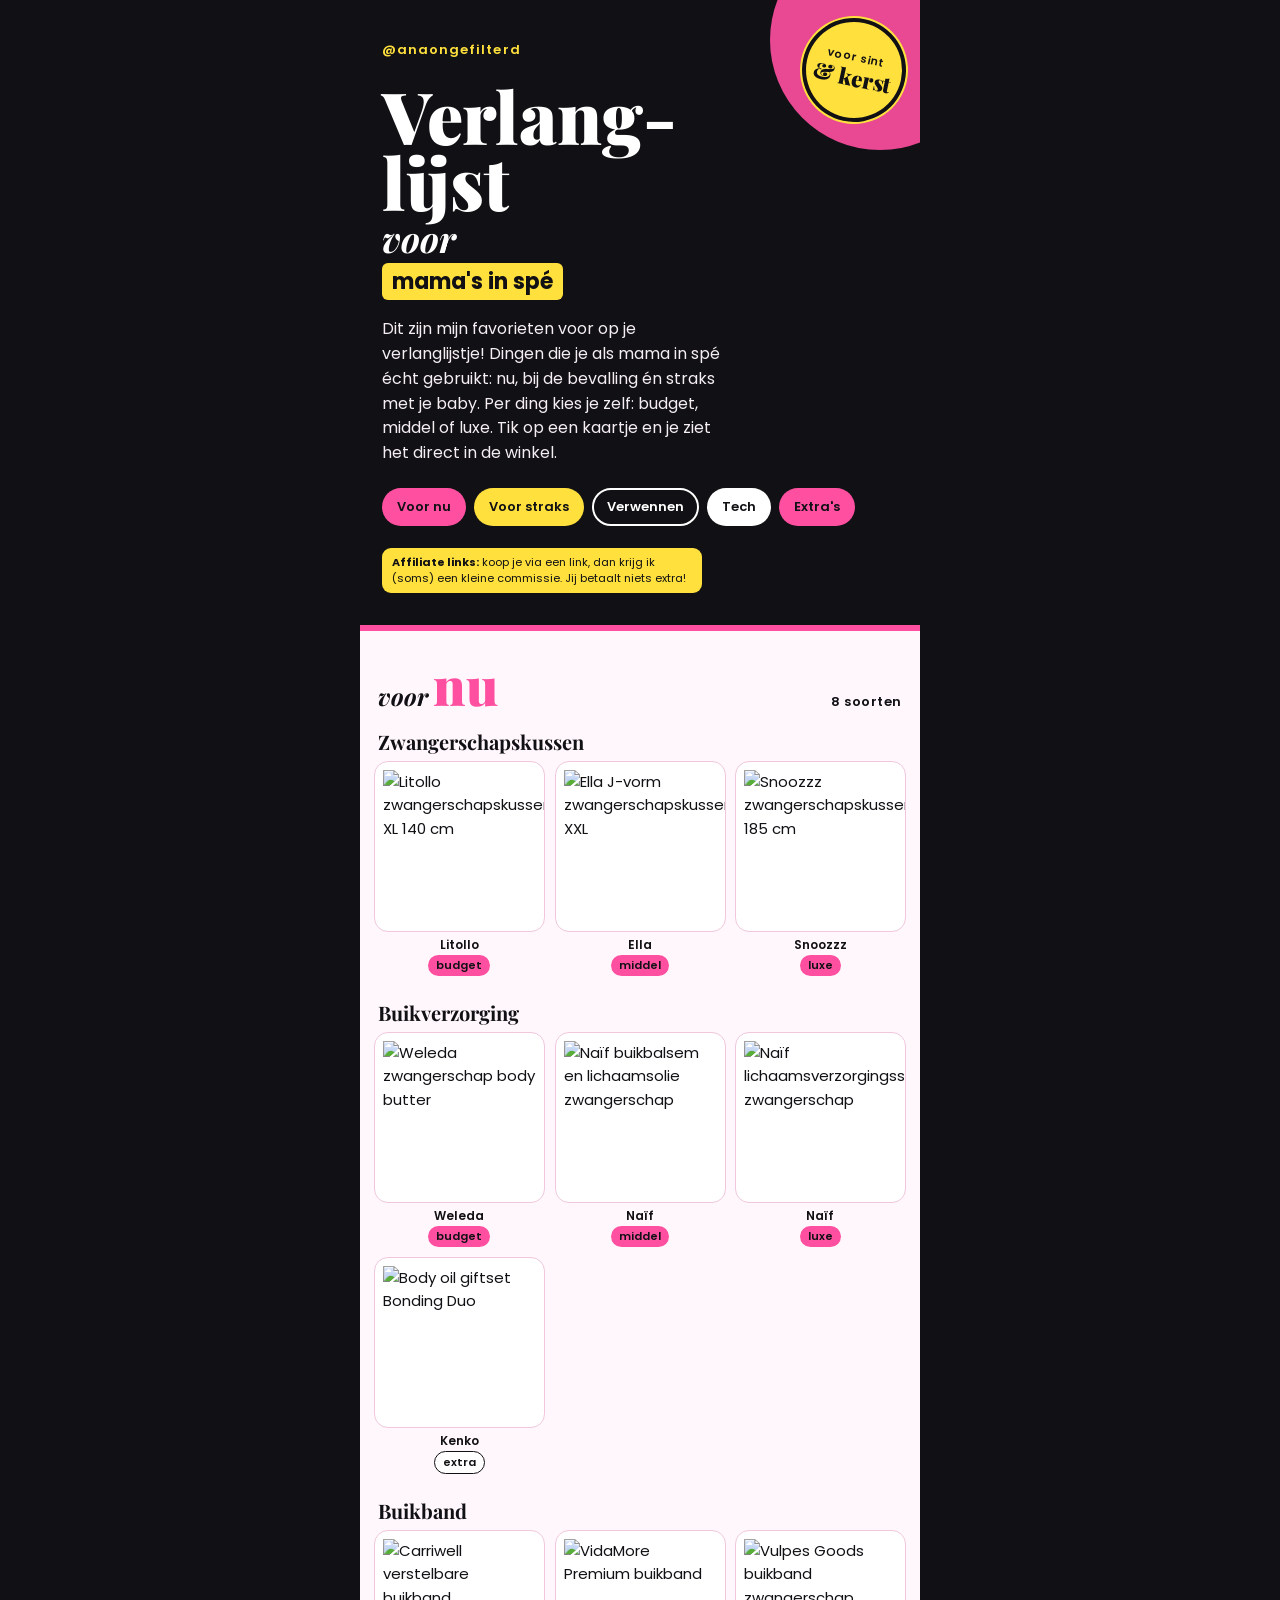
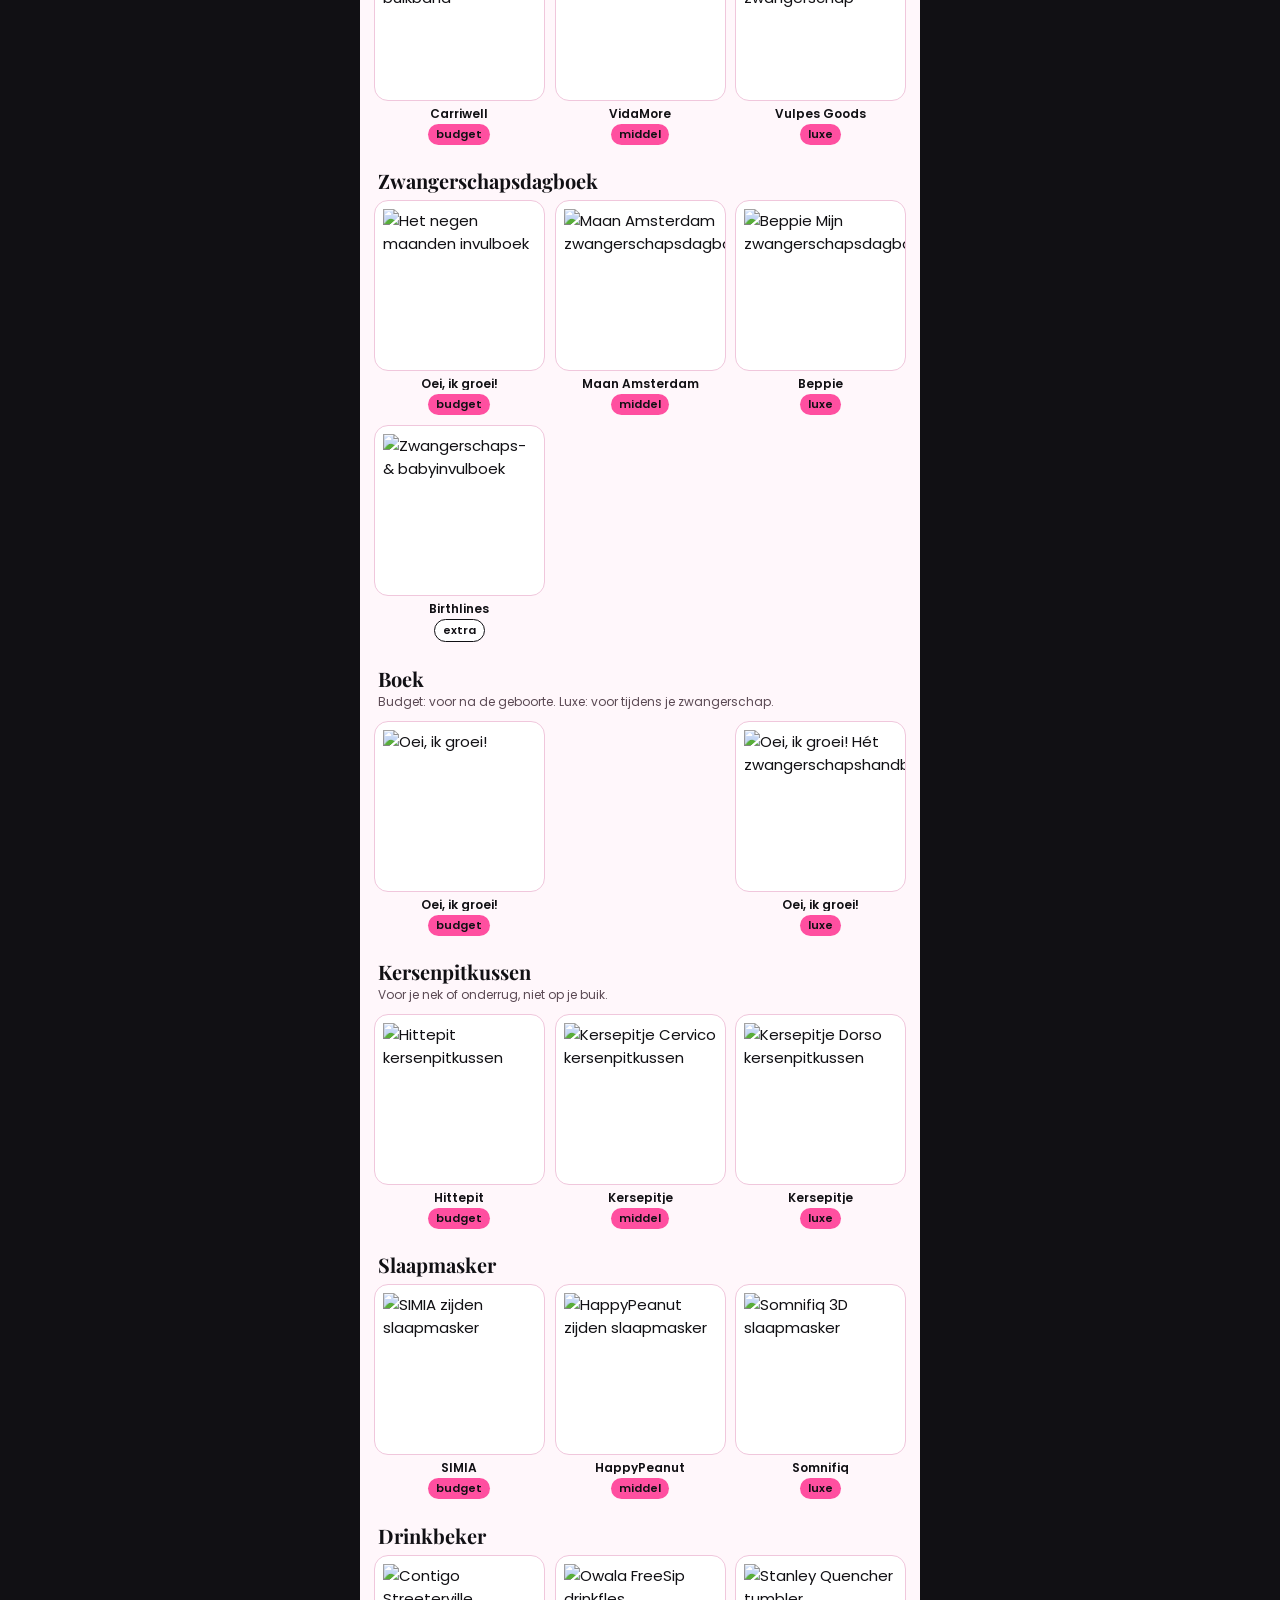
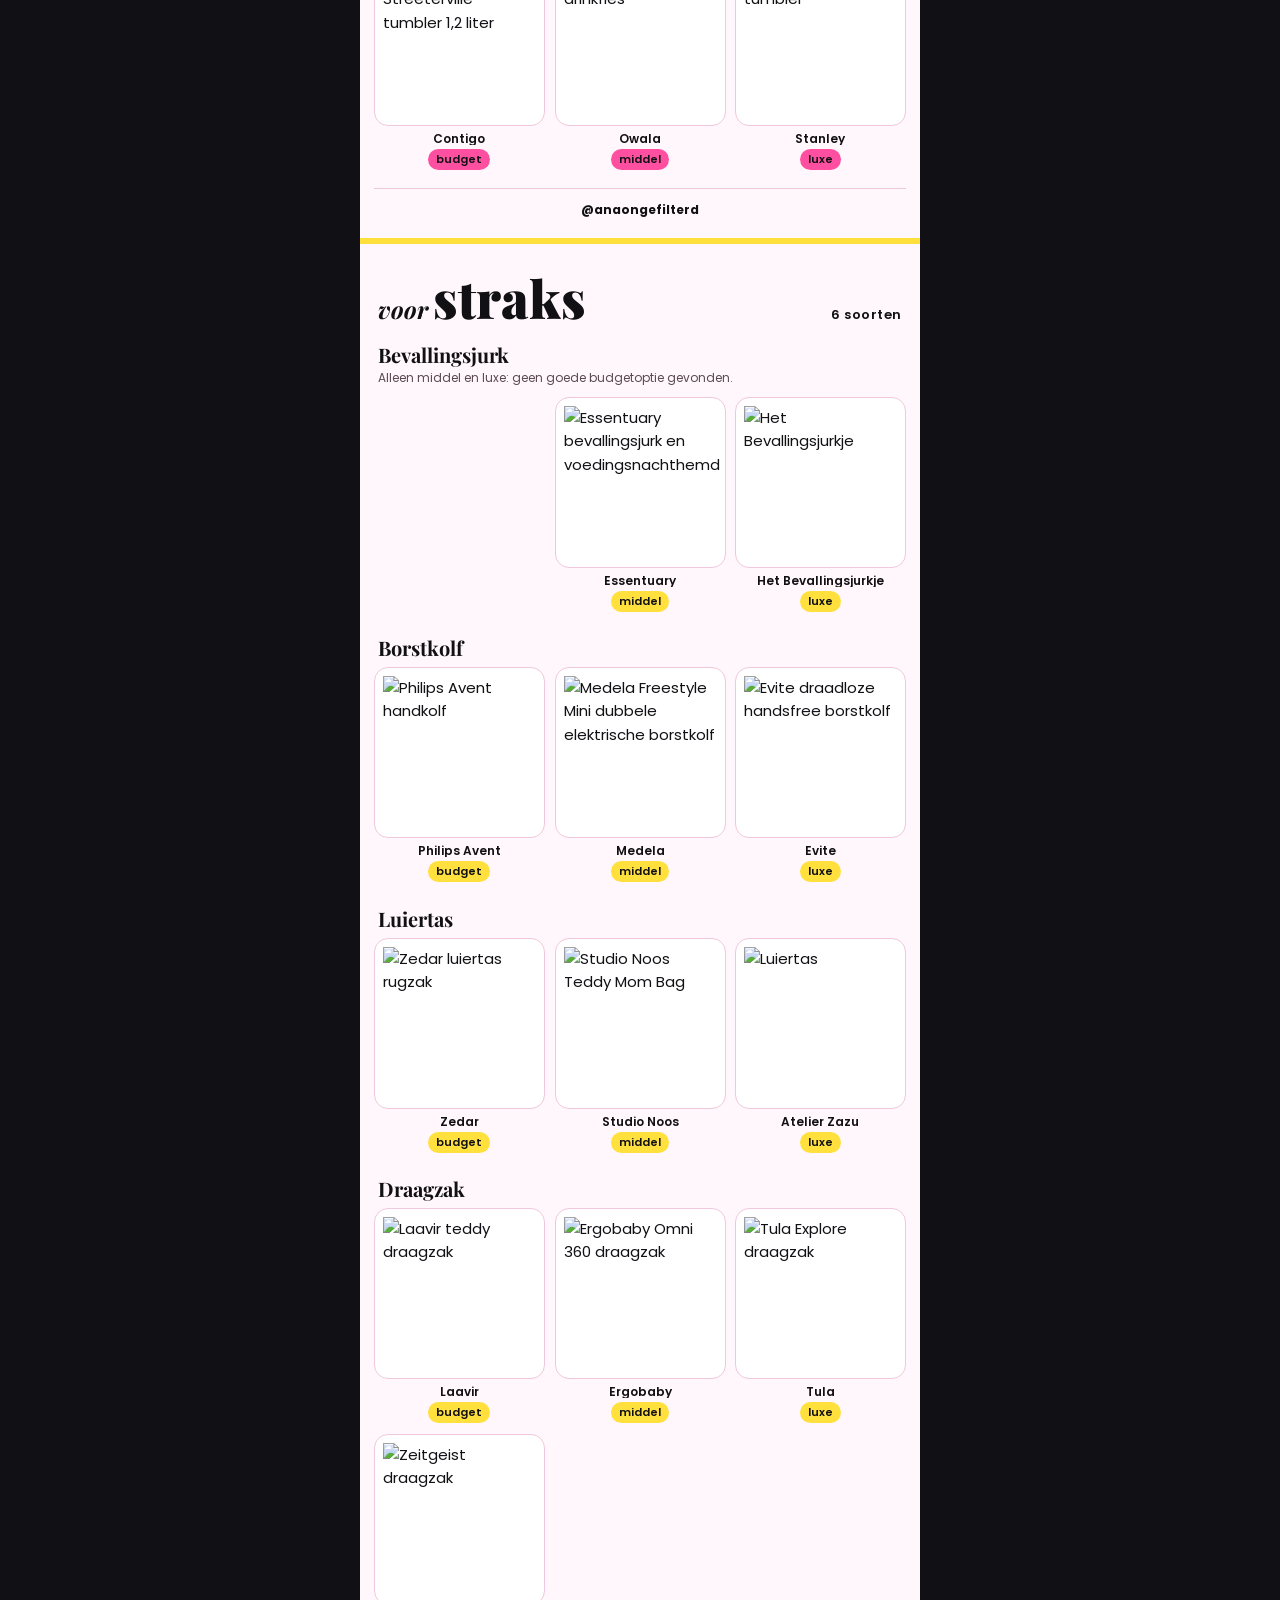
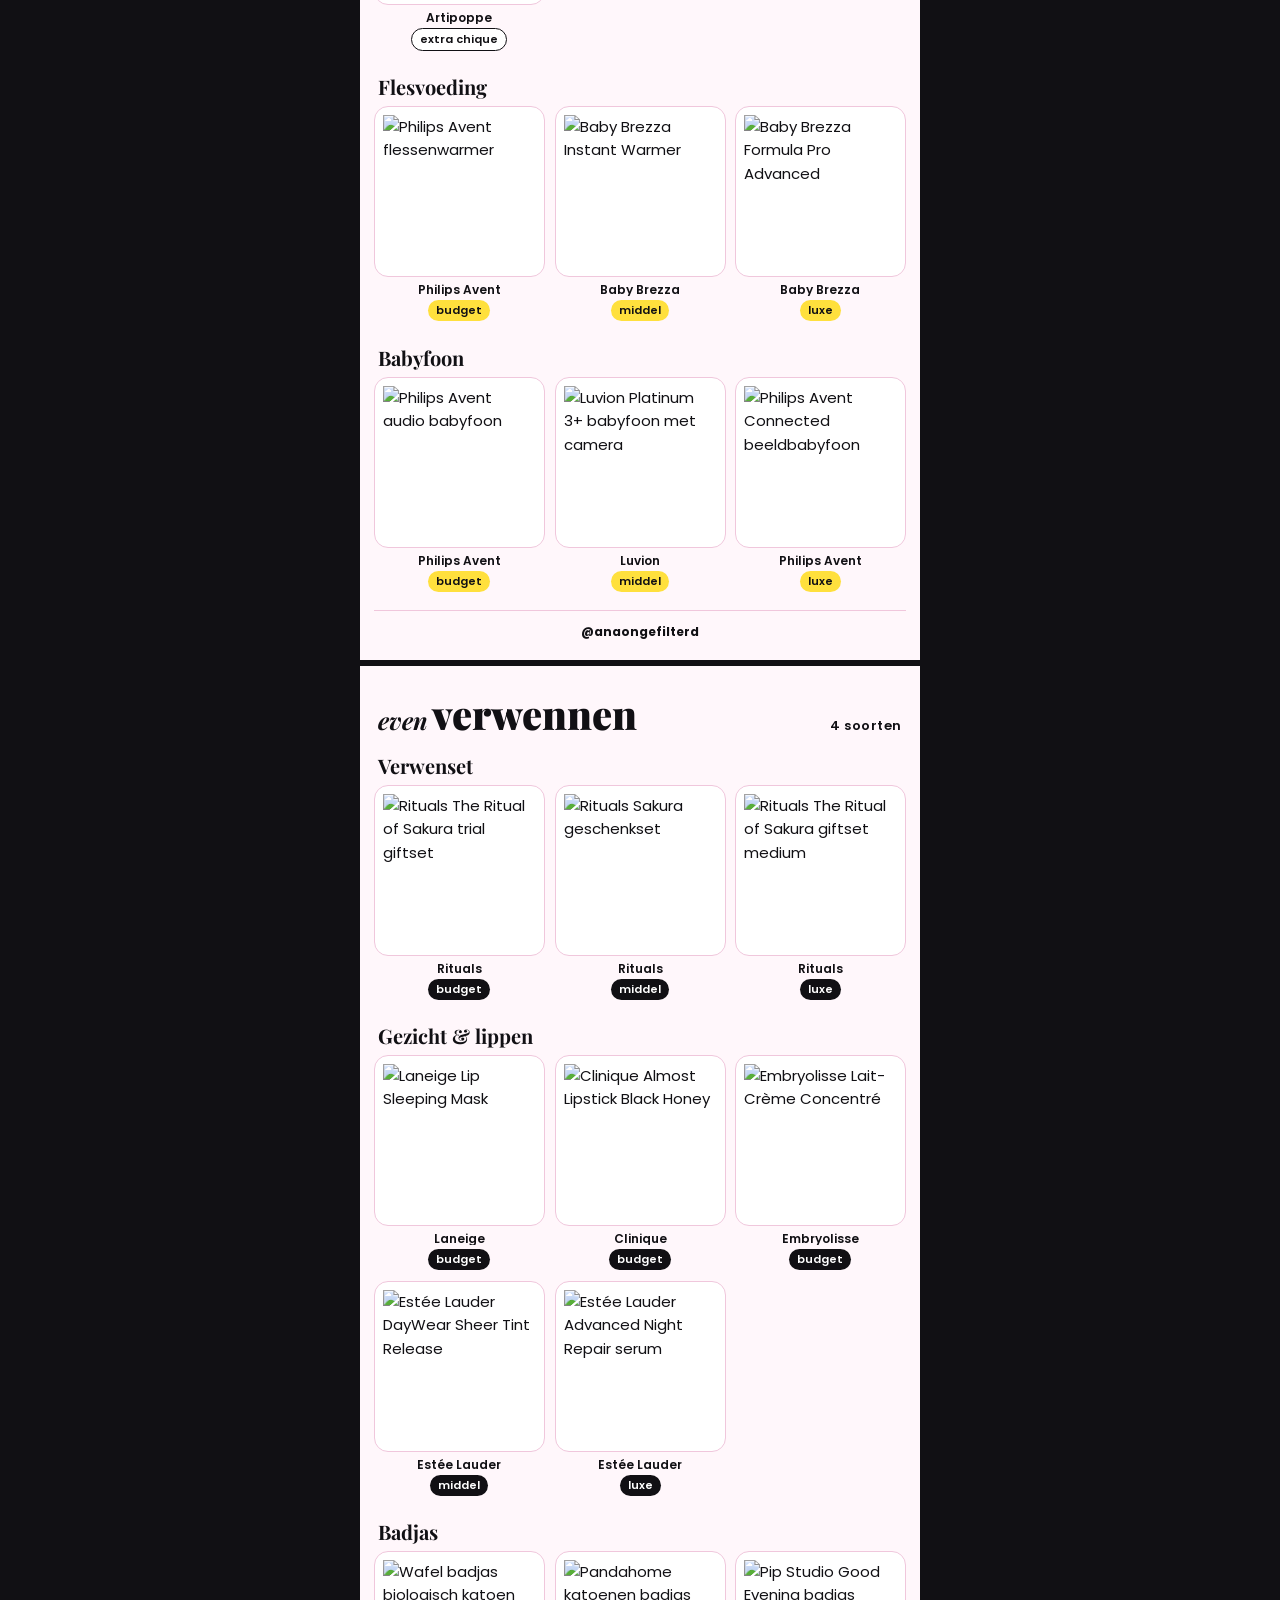
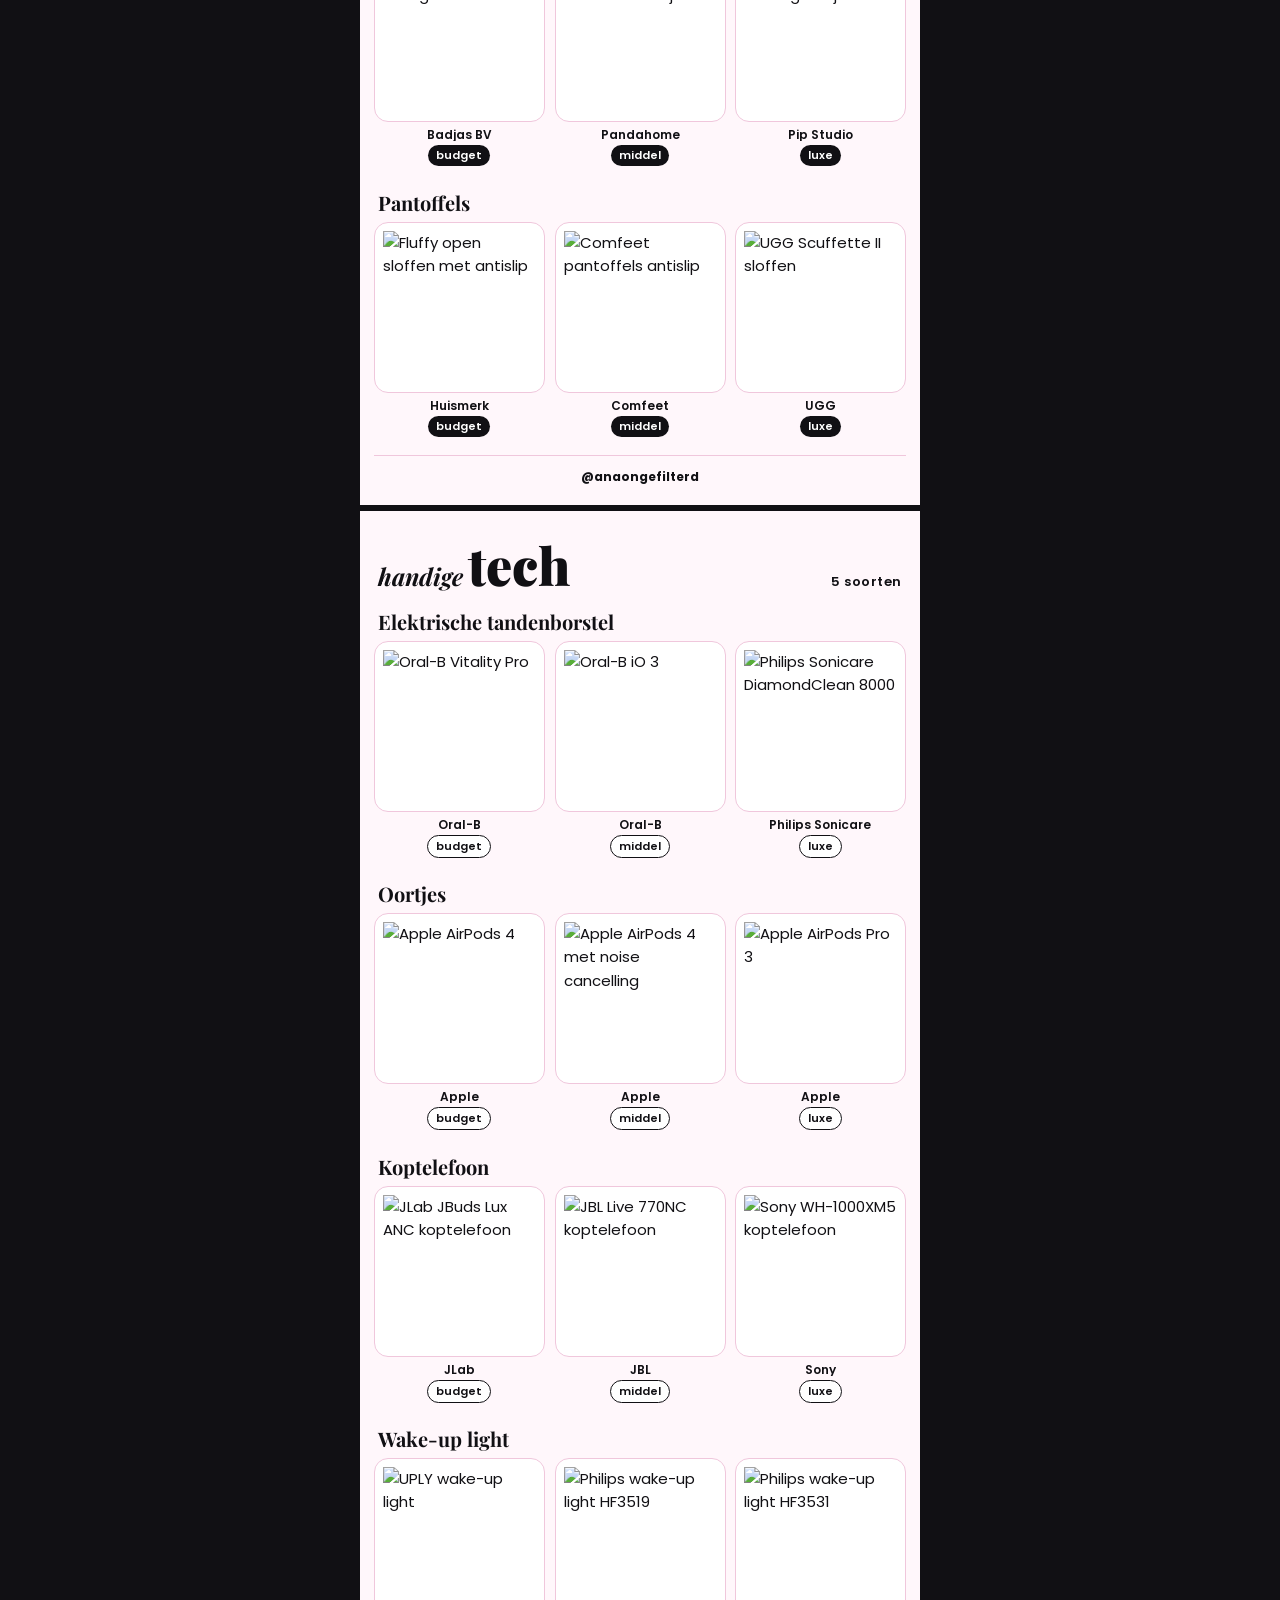
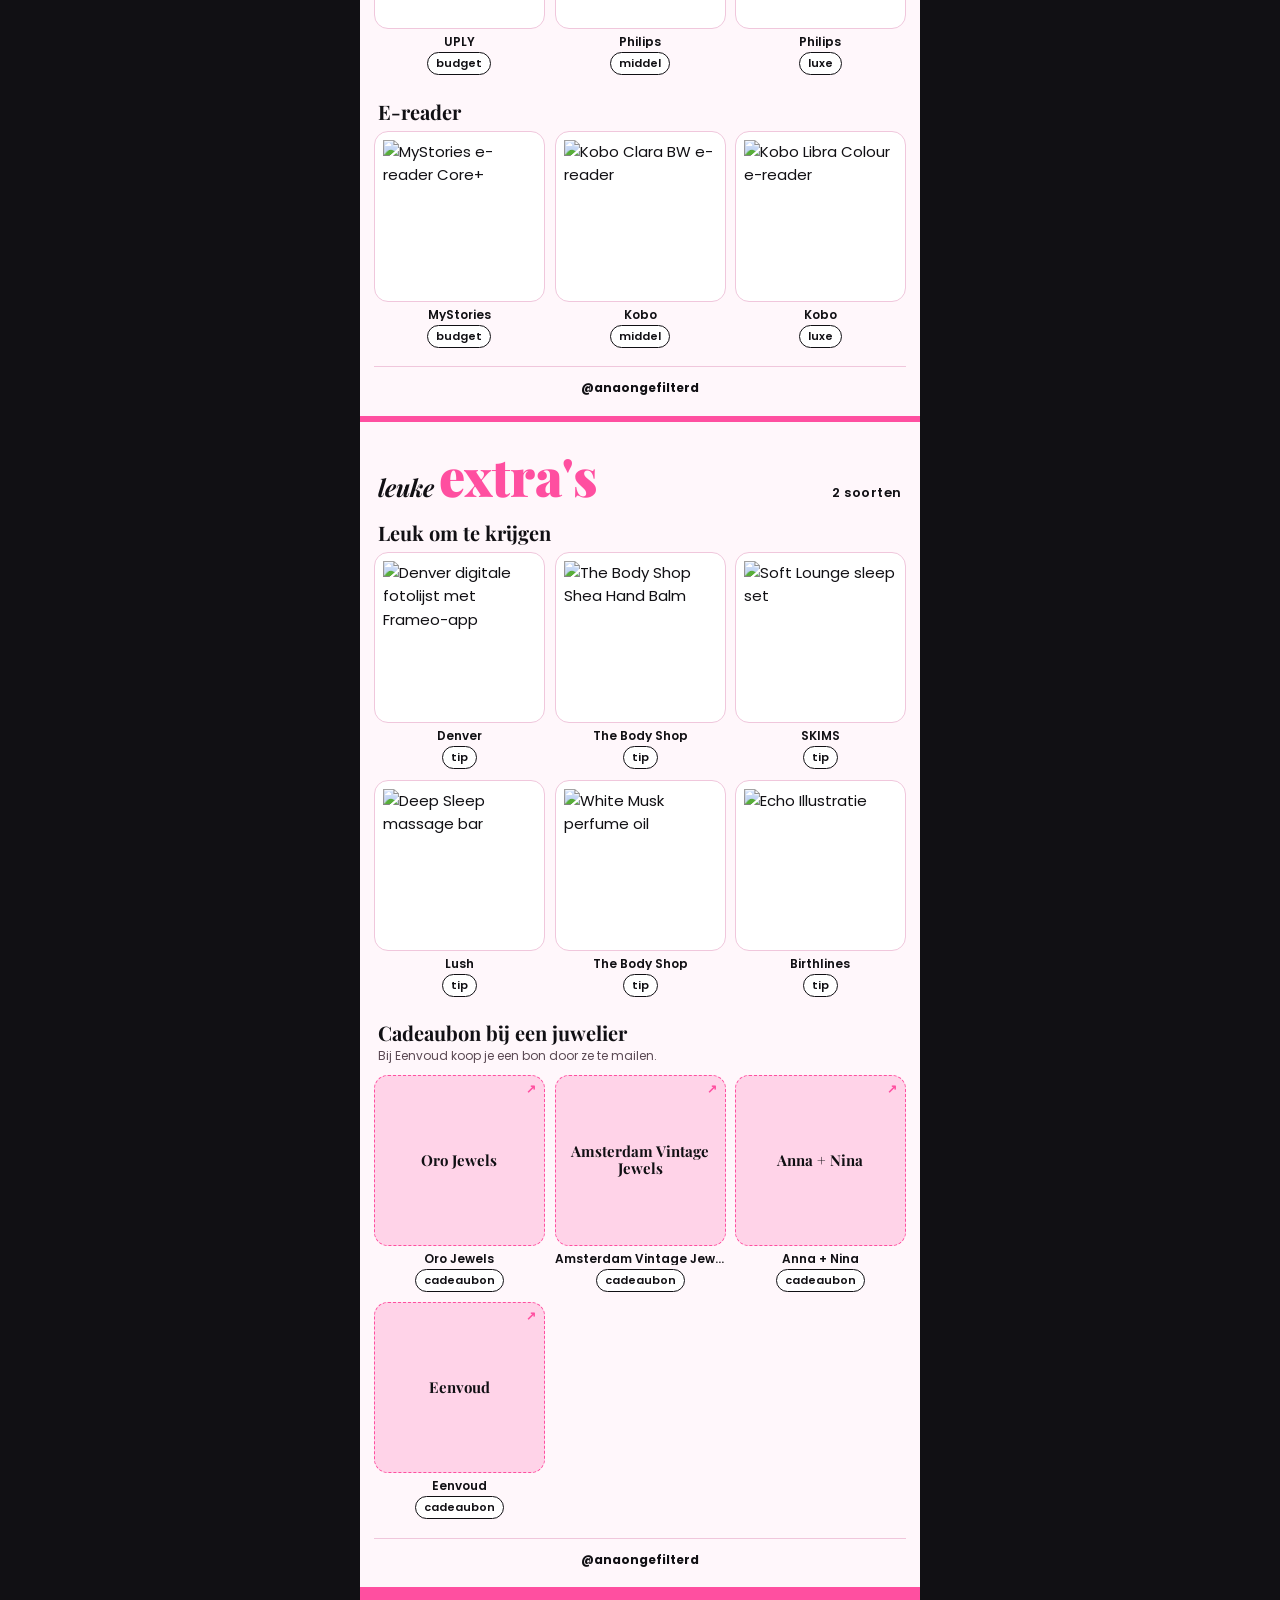
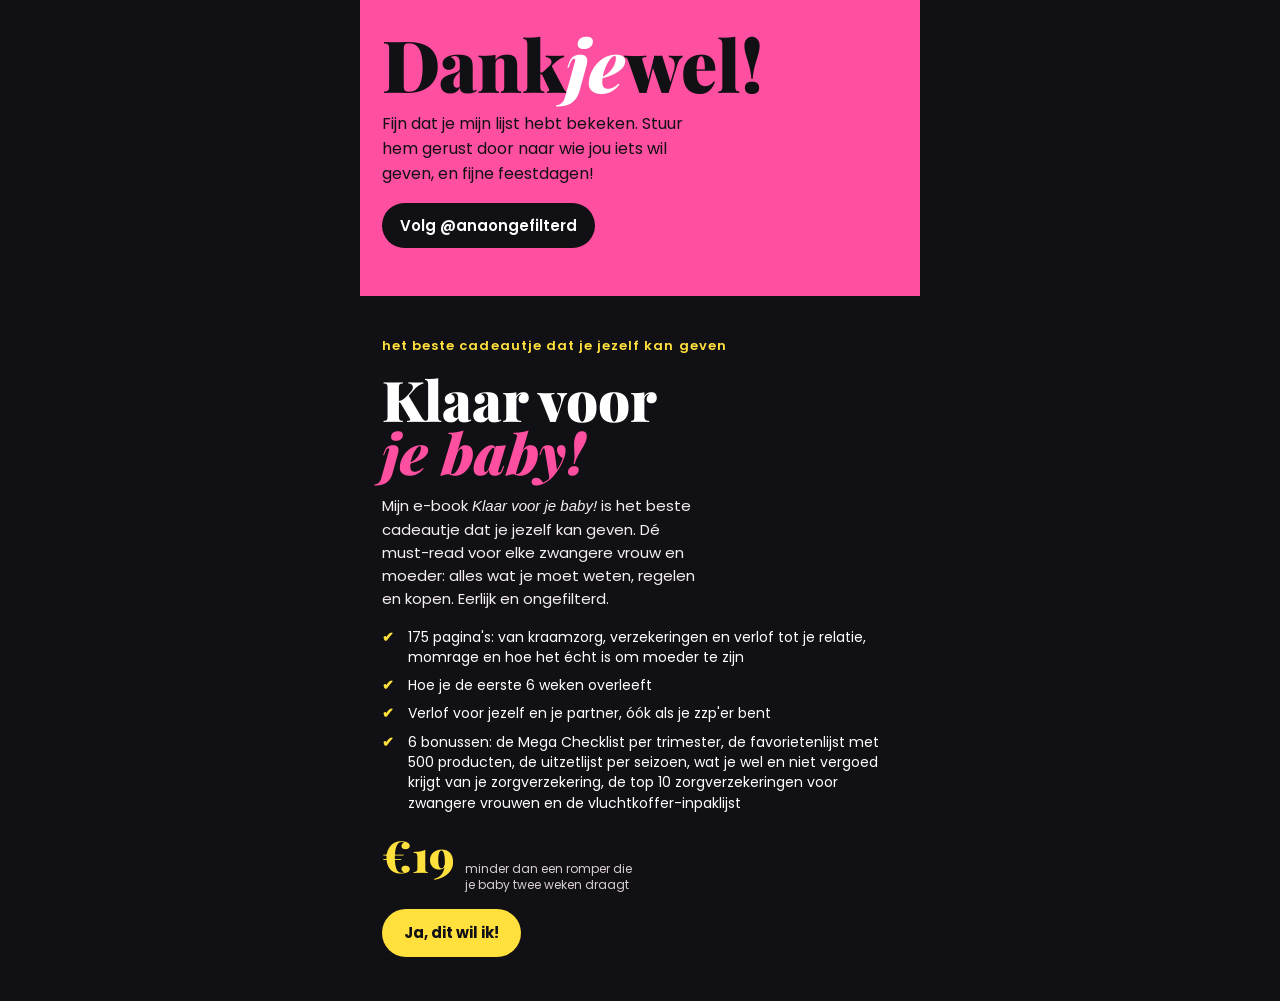
==== commit 04cfa547: "Mama in spé: salespage e-book Klaar voor je baby! als laatste pagina Co-Authored-By: Claude Opus 5.5" ====
--- a/mama-in-spe/index.html
+++ b/mama-in-spe/index.html
@@ -9,7 +9,7 @@
 <link rel="preconnect" href="https://fonts.googleapis.com">
 <link rel="preconnect" href="https://fonts.gstatic.com" crossorigin>
 <link rel="stylesheet" href="https://fonts.googleapis.com/css2?family=Playfair+Display:ital,wght@0,700;0,900;1,700&family=Poppins:wght@400;500;600;700&display=swap">
-<link rel="stylesheet" href="../assets/gids.css?v=1794892500">
+<link rel="stylesheet" href="../assets/gids.css?v=1794896100">
 </head>
 <body>
 <main class="gids">
@@ -630,6 +630,20 @@
   <a class="follow" href="https://www.instagram.com/anaongefilterd/" target="_blank" rel="noopener">Volg @anaongefilterd</a>
 </section>
 
+<section class="ebook" id="e-book">
+  <p class="kicker">het beste cadeautje dat je jezelf kan geven</p>
+  <h2>Klaar voor <span>je baby!</span></h2>
+  <p>Mijn e-book <em>Klaar voor je baby!</em> is het beste cadeautje dat je jezelf kan geven. Dé must-read voor elke zwangere vrouw en moeder: alles wat je moet weten, regelen en kopen. Eerlijk en ongefilterd.</p>
+  <ul class="ticks">
+    <li>175 pagina's: van kraamzorg, verzekeringen en verlof tot je relatie, momrage en hoe het écht is om moeder te zijn</li>
+    <li>Hoe je de eerste 6 weken overleeft</li>
+    <li>Verlof voor jezelf en je partner, óók als je zzp'er bent</li>
+    <li>6 bonussen: de Mega Checklist per trimester, de favorietenlijst met 500 producten, de uitzetlijst per seizoen, wat je wel en niet vergoed krijgt van je zorgverzekering, de top 10 zorgverzekeringen voor zwangere vrouwen en de vluchtkoffer-inpaklijst</li>
+  </ul>
+  <p class="price"><b>€19</b><span>minder dan een romper die je baby twee weken draagt</span></p>
+  <a class="buy" href="https://anaongefilterd.nl/checkout/klaar-voor-je-baby-e-book" target="_blank" rel="noopener">Ja, dit wil ik!</a>
+</section>
+
 </main>
 </body>
 </html>
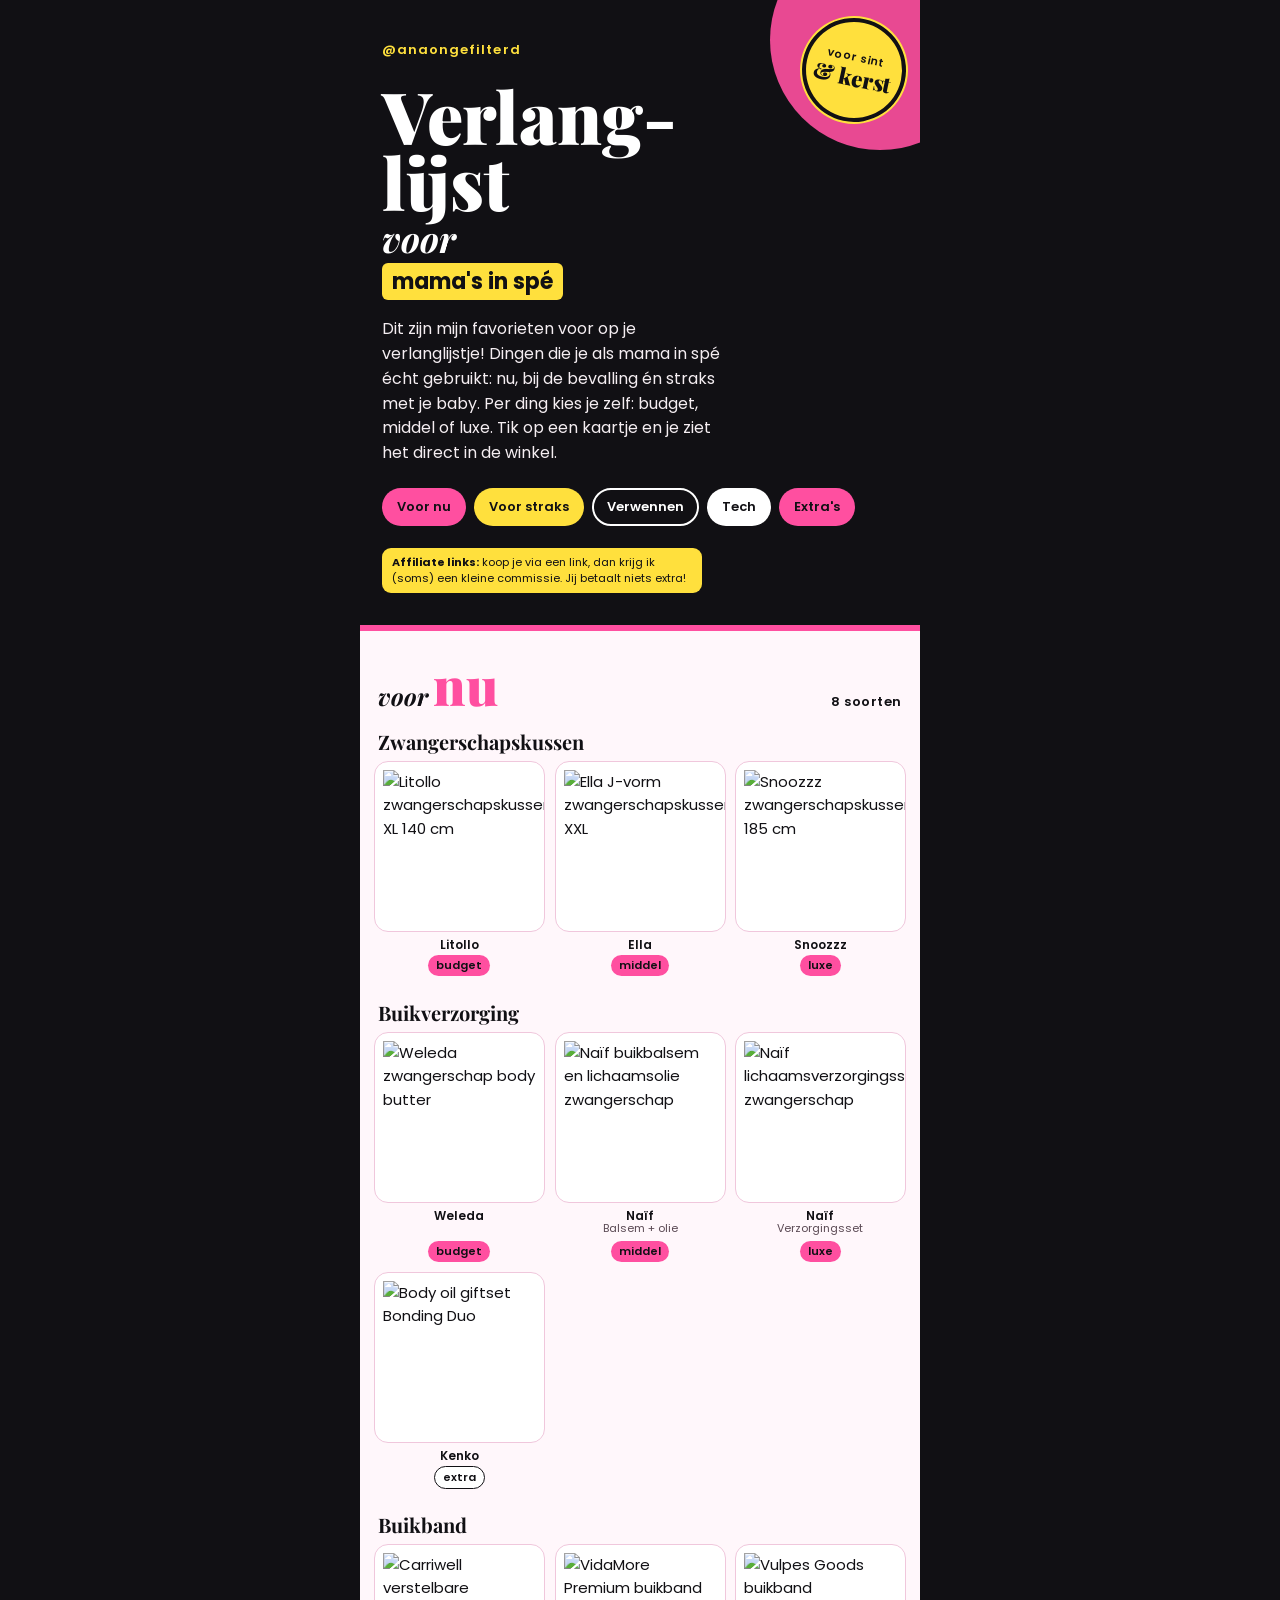
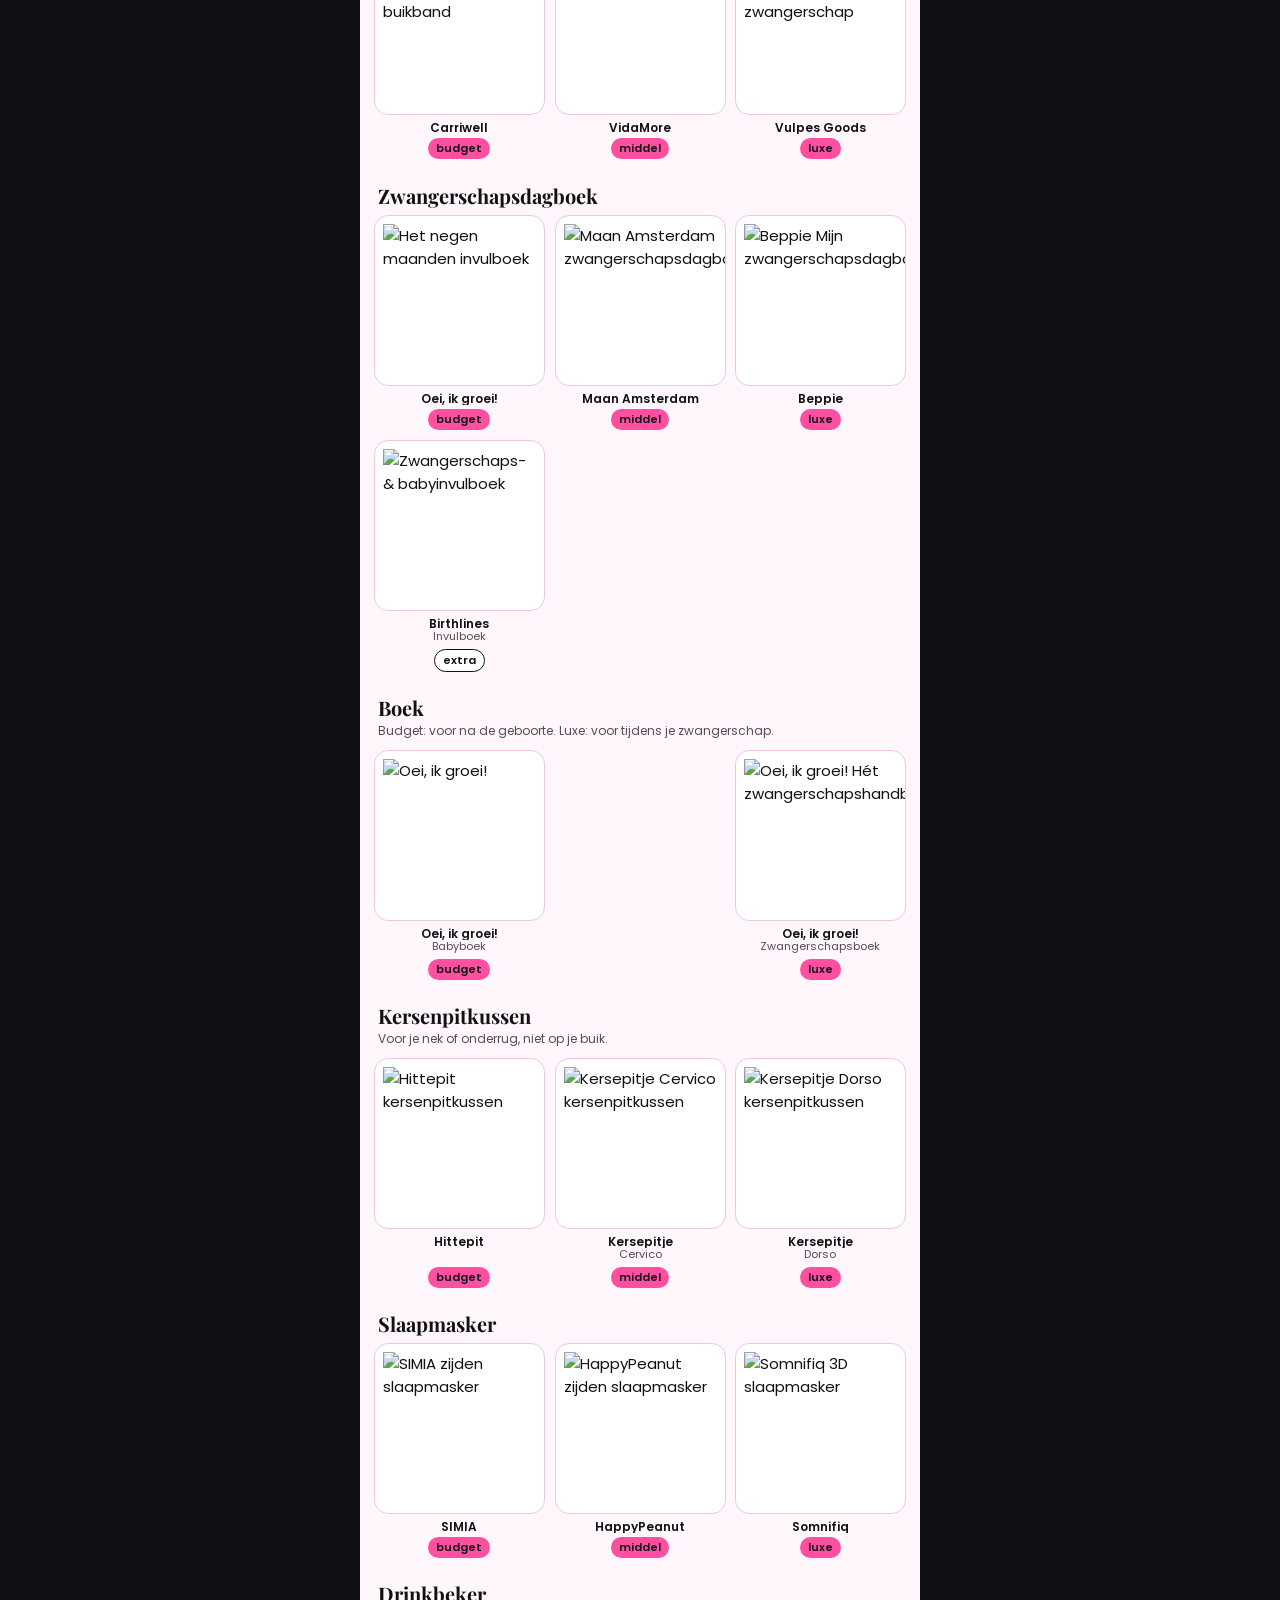
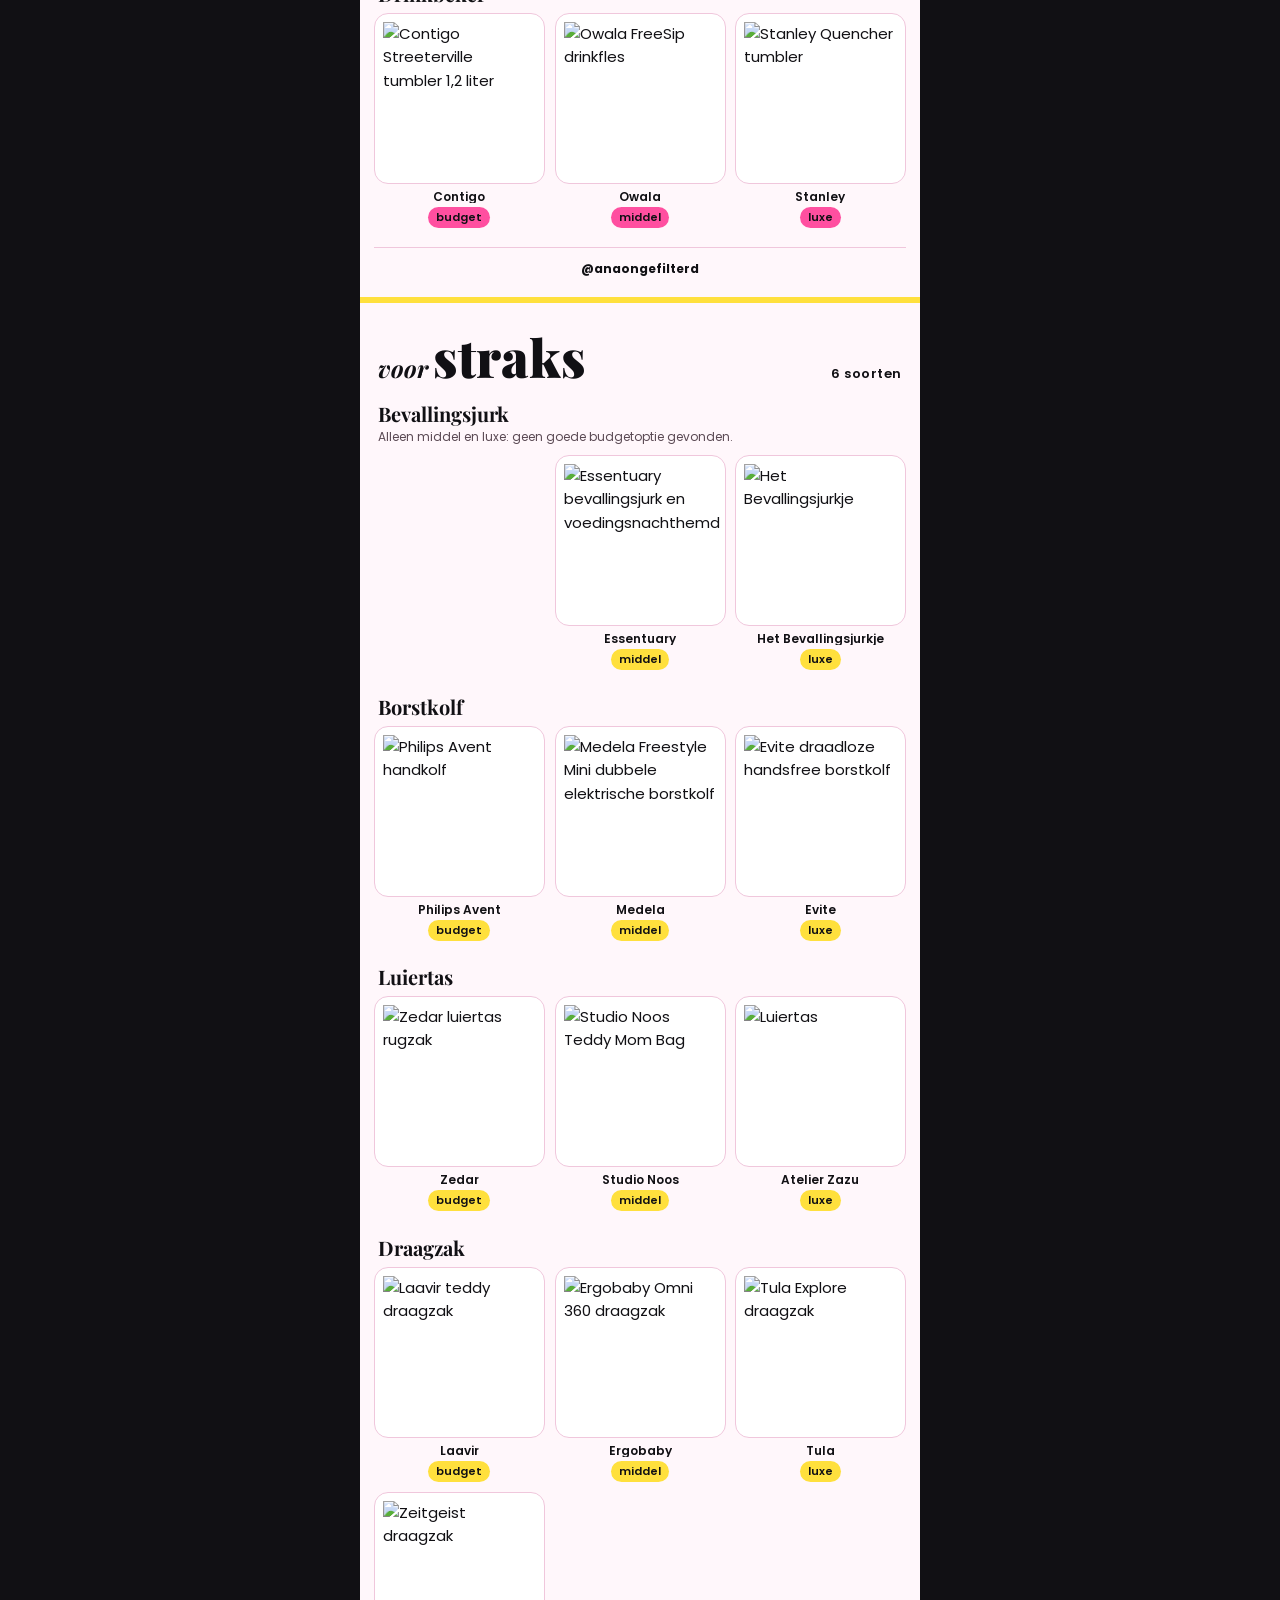
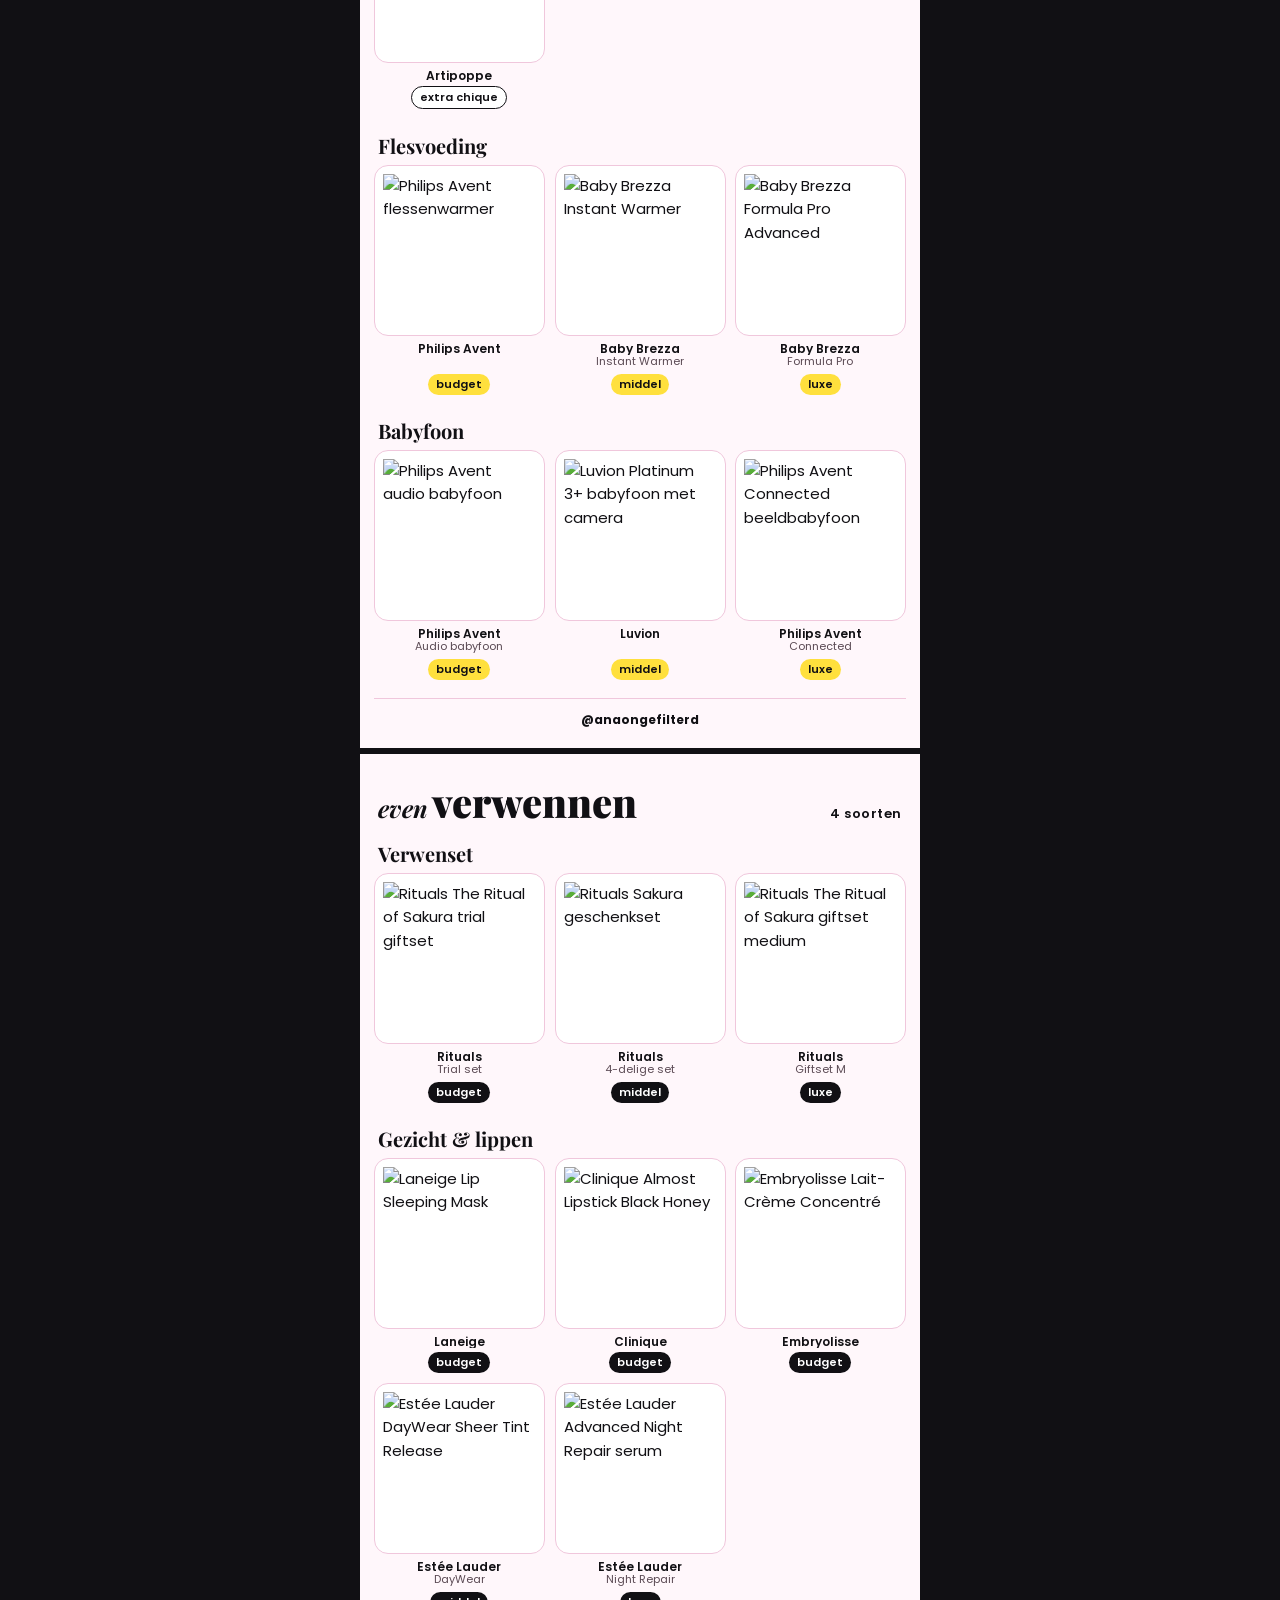
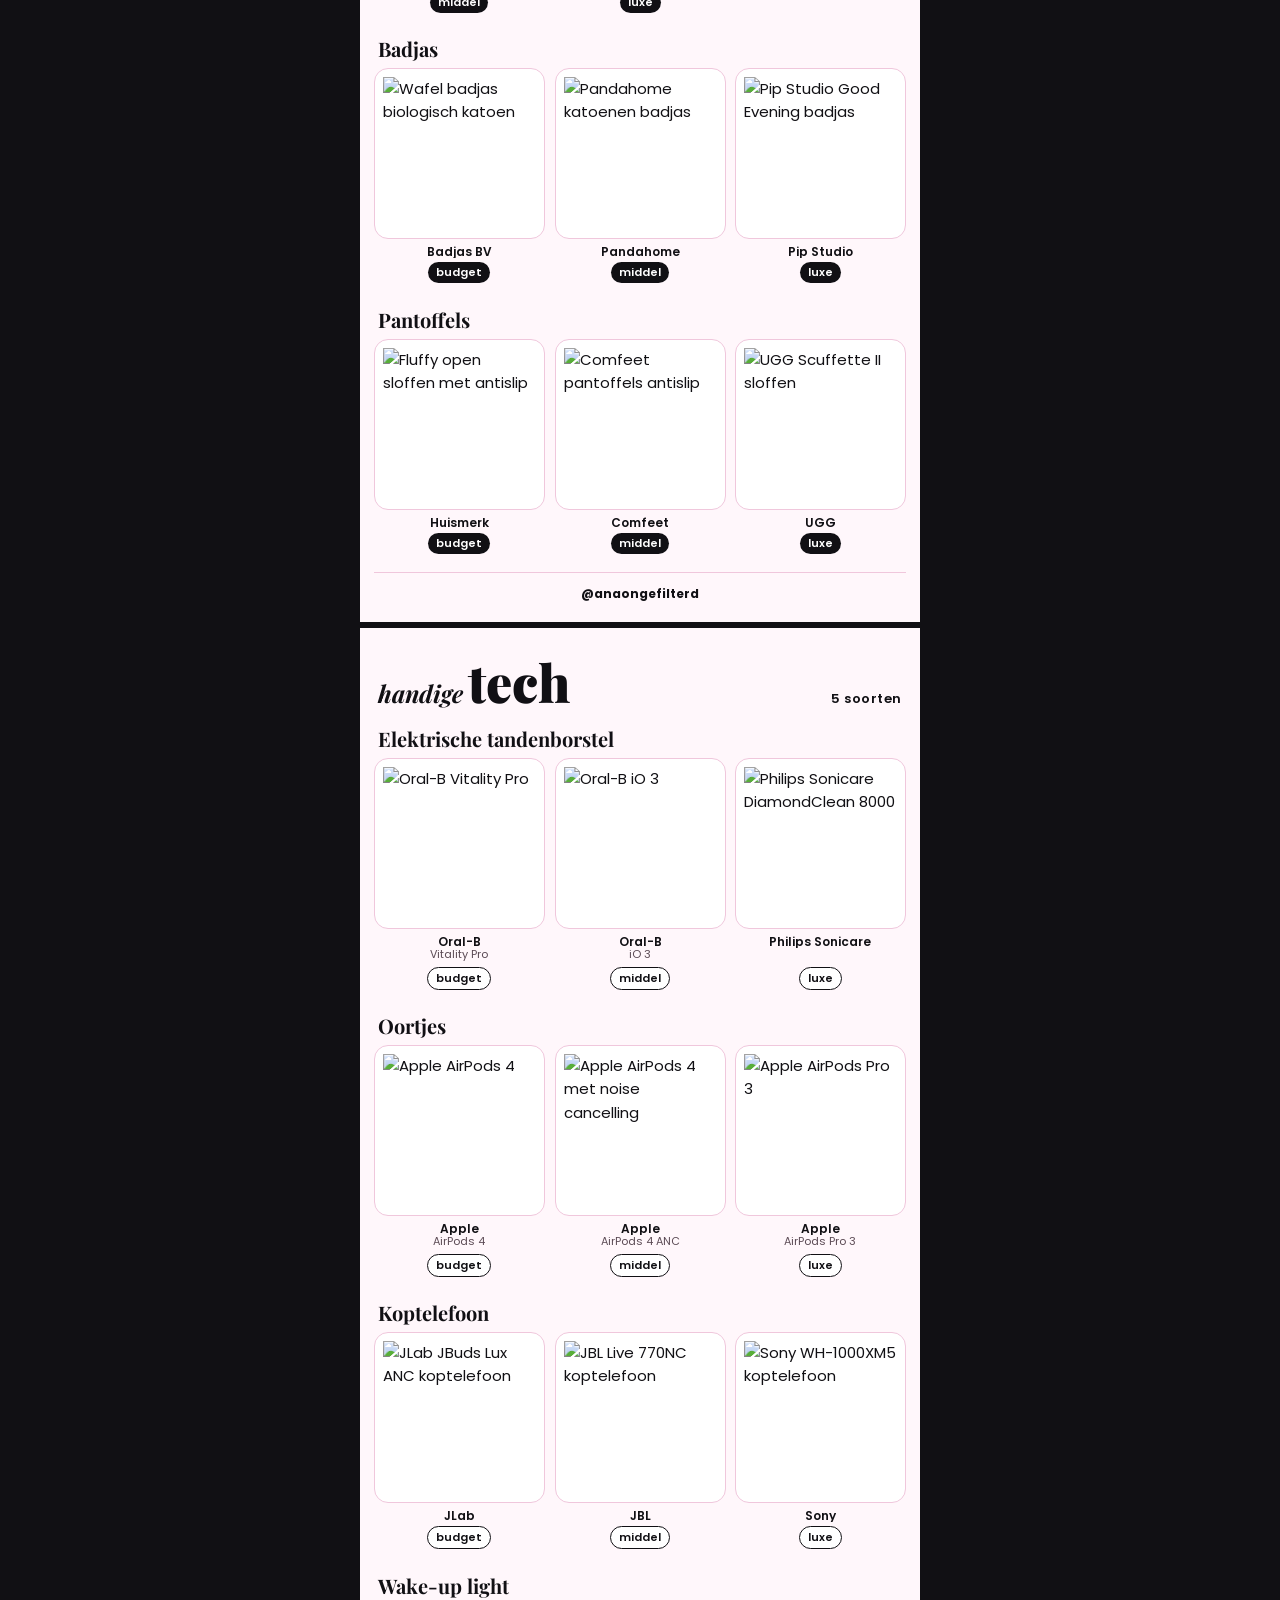
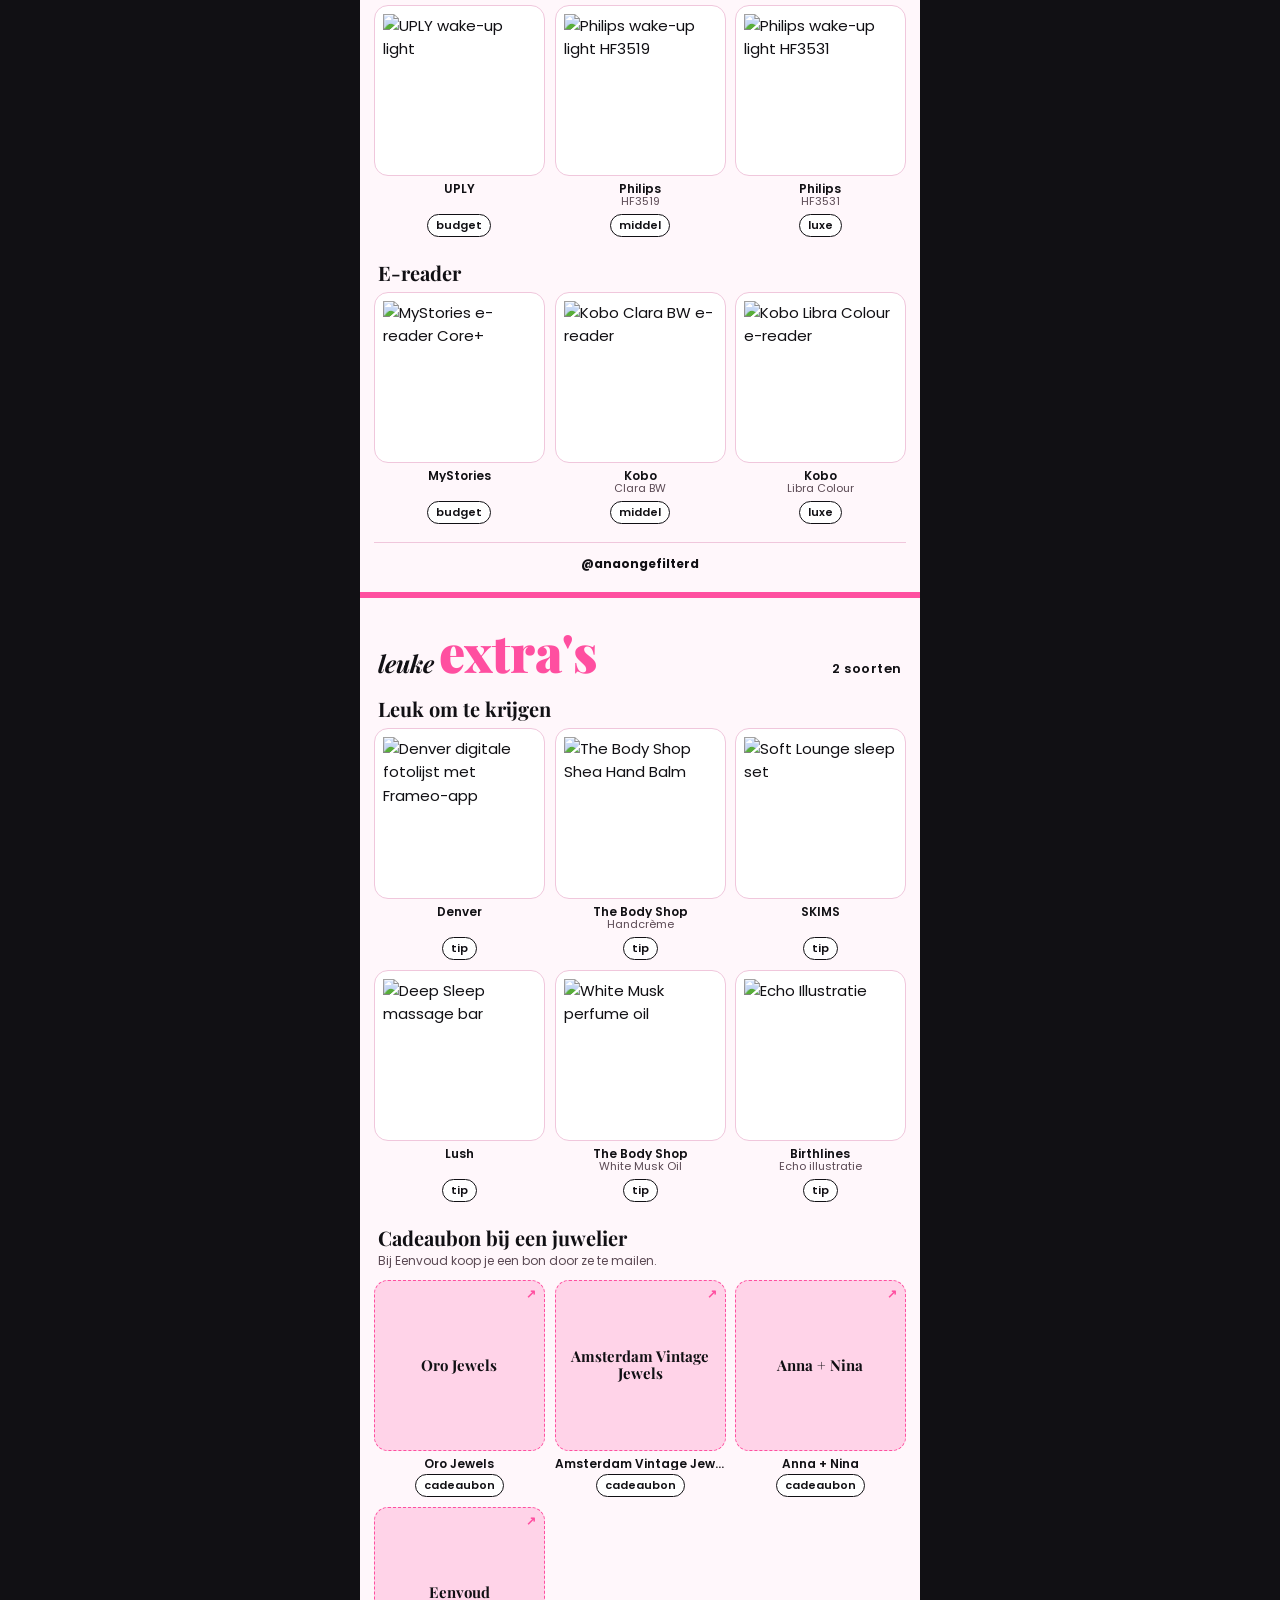
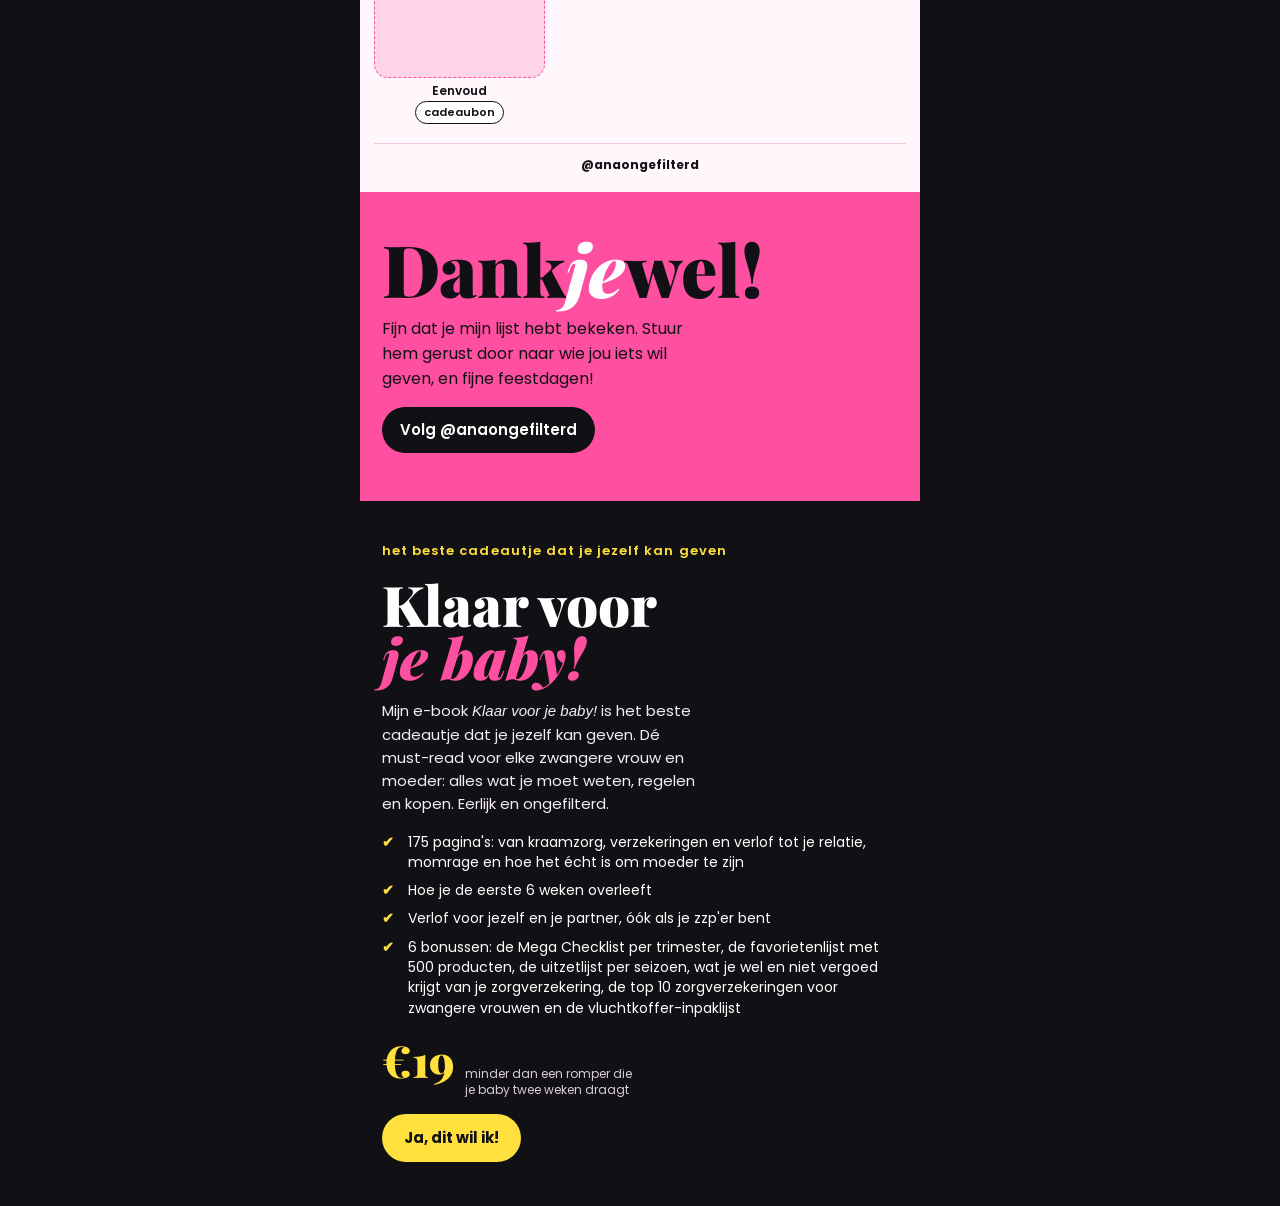
==== commit bbe5e82f: "Mama in spé: type onder het merk waar merken dubbel staan Co-Authored-By: Claude Opus 5.5 <noreply@a" ====
--- a/mama-in-spe/index.html
+++ b/mama-in-spe/index.html
@@ -3,13 +3,12 @@
 <head>
 <meta charset="utf-8">
 <meta name="viewport" content="width=device-width, initial-scale=1, viewport-fit=cover">
-<meta name="robots" content="noindex">
 <title>Verlanglijst voor mama's in spé · @anaongefilterd</title>
 <meta name="description" content="Wat kun je als mama in spé vragen voor Sint en Kerst? Mijn favorieten, per ding een budget-, middel- en luxe-optie.">
 <link rel="preconnect" href="https://fonts.googleapis.com">
 <link rel="preconnect" href="https://fonts.gstatic.com" crossorigin>
 <link rel="stylesheet" href="https://fonts.googleapis.com/css2?family=Playfair+Display:ital,wght@0,700;0,900;1,700&family=Poppins:wght@400;500;600;700&display=swap">
-<link rel="stylesheet" href="../assets/gids.css?v=1794896100">
+<link rel="stylesheet" href="../assets/gids.css?v=1794899700">
 </head>
 <body>
 <main class="gids">
@@ -66,11 +65,13 @@
 <li class="opt-middel"><a class="card" href="https://partner.bol.com/c/F4nOv7vvy" target="_blank" rel="sponsored noopener" aria-label="Naïf buikbalsem en lichaamsolie zwangerschap, middel, bekijk op bol">
   <span class="ph"><img src="https://media.s-bol.com/yNvzz76DP8vP/pgoQBlm/550x695.jpg" alt="Naïf buikbalsem en lichaamsolie zwangerschap" loading="lazy" referrerpolicy="no-referrer"></span>
   <span class="brand">Naïf</span>
+  <span class="type">Balsem + olie</span>
   <span class="age age-pink">middel</span>
 </a></li>
 <li class="opt-luxe"><a class="card" href="https://partner.bol.com/c/aUsirPXXK" target="_blank" rel="sponsored noopener" aria-label="Naïf lichaamsverzorgingsset zwangerschap, luxe, bekijk op bol">
   <span class="ph"><img src="https://media.s-bol.com/LyzmO8V2LKxg/wjkPA8X/550x746.jpg" alt="Naïf lichaamsverzorgingsset zwangerschap" loading="lazy" referrerpolicy="no-referrer"></span>
   <span class="brand">Naïf</span>
+  <span class="type">Verzorgingsset</span>
   <span class="age age-pink">luxe</span>
 </a></li>
 <li class="opt-extra"><a class="card" href="https://kenkoskincare.eu/products/kenko-giftset-bonding-duo" target="_blank" rel="noopener" aria-label="Body oil giftset Bonding Duo, extra, bekijk bij Kenko">
@@ -121,6 +122,7 @@
 <li class="opt-extra"><a class="card" href="https://birthlines.com/en/products/zwangerschaps-baby-invulboek" target="_blank" rel="noopener" aria-label="Zwangerschaps- &amp; babyinvulboek, extra, bekijk bij Birthlines">
   <span class="ph"><img src="https://birthlines.com/cdn/shop/products/het-begin-van-jouw-leven-zwangerschaps-baby-invulboek-birth-lines.jpg?v=1771091914&amp;width=713" alt="Zwangerschaps- &amp; babyinvulboek" loading="lazy" referrerpolicy="no-referrer"></span>
   <span class="brand">Birthlines</span>
+  <span class="type">Invulboek</span>
   <span class="age age-white">extra</span>
 </a></li>
     </ul>
@@ -132,11 +134,13 @@
 <li class="opt-budget"><a class="card" href="https://partner.bol.com/c/xHSS7zRRF" target="_blank" rel="sponsored noopener" aria-label="Oei, ik groei!, budget, bekijk op bol">
   <span class="ph"><img src="https://media.s-bol.com/N5jRgoO8z8r8/MQX7vvA/550x779.jpg" alt="Oei, ik groei!" loading="lazy" referrerpolicy="no-referrer"></span>
   <span class="brand">Oei, ik groei!</span>
+  <span class="type">Babyboek</span>
   <span class="age age-pink">budget</span>
 </a></li>
 <li class="opt-luxe"><a class="card" href="https://partner.bol.com/c/QZYAErWWp" target="_blank" rel="sponsored noopener" aria-label="Oei, ik groei! Hét zwangerschapshandboek, luxe, bekijk op bol">
   <span class="ph"><img src="https://media.s-bol.com/mpwgG6l1rgmR/QWxZlJG/550x830.jpg" alt="Oei, ik groei! Hét zwangerschapshandboek" loading="lazy" referrerpolicy="no-referrer"></span>
   <span class="brand">Oei, ik groei!</span>
+  <span class="type">Zwangerschapsboek</span>
   <span class="age age-pink">luxe</span>
 </a></li>
     </ul>
@@ -153,11 +157,13 @@
 <li class="opt-middel"><a class="card" href="https://partner.bol.com/c/5XUQNcii1" target="_blank" rel="sponsored noopener" aria-label="Kersepitje Cervico kersenpitkussen, middel, bekijk op bol">
   <span class="ph"><img src="https://media.s-bol.com/V9yLQx4Kq8pX/kyXgm6/550x534.jpg" alt="Kersepitje Cervico kersenpitkussen" loading="lazy" referrerpolicy="no-referrer"></span>
   <span class="brand">Kersepitje</span>
+  <span class="type">Cervico</span>
   <span class="age age-pink">middel</span>
 </a></li>
 <li class="opt-luxe"><a class="card" href="https://partner.bol.com/c/aUsgrPXXK" target="_blank" rel="sponsored noopener" aria-label="Kersepitje Dorso kersenpitkussen, luxe, bekijk op bol">
   <span class="ph"><img src="https://media.s-bol.com/oP9wy47gmlyz/Bx9v4k/550x472.jpg" alt="Kersepitje Dorso kersenpitkussen" loading="lazy" referrerpolicy="no-referrer"></span>
   <span class="brand">Kersepitje</span>
+  <span class="type">Dorso</span>
   <span class="age age-pink">luxe</span>
 </a></li>
     </ul>
@@ -305,11 +311,13 @@
 <li class="opt-middel"><a class="card" href="https://partner.bol.com/c/C7d2AmxxW" target="_blank" rel="sponsored noopener" aria-label="Baby Brezza Instant Warmer, middel, bekijk op bol">
   <span class="ph"><img src="https://media.s-bol.com/gOgnykmQxAB9/J6kgzol/285x840.jpg" alt="Baby Brezza Instant Warmer" loading="lazy" referrerpolicy="no-referrer"></span>
   <span class="brand">Baby Brezza</span>
+  <span class="type">Instant Warmer</span>
   <span class="age age-yellow">middel</span>
 </a></li>
 <li class="opt-luxe"><a class="card" href="https://partner.bol.com/c/VlHljhBBw" target="_blank" rel="sponsored noopener" aria-label="Baby Brezza Formula Pro Advanced, luxe, bekijk op bol">
   <span class="ph"><img src="https://media.s-bol.com/5YDwDBD0OMPZ/WLyn4RJ/550x822.jpg" alt="Baby Brezza Formula Pro Advanced" loading="lazy" referrerpolicy="no-referrer"></span>
   <span class="brand">Baby Brezza</span>
+  <span class="type">Formula Pro</span>
   <span class="age age-yellow">luxe</span>
 </a></li>
     </ul>
@@ -320,6 +328,7 @@
 <li class="opt-budget"><a class="card" href="https://partner.bol.com/c/9z2QXCWWy" target="_blank" rel="sponsored noopener" aria-label="Philips Avent audio babyfoon, budget, bekijk op bol">
   <span class="ph"><img src="https://media.s-bol.com/kx44Nm0Wxw9X/o2PRLp3/550x540.jpg" alt="Philips Avent audio babyfoon" loading="lazy" referrerpolicy="no-referrer"></span>
   <span class="brand">Philips Avent</span>
+  <span class="type">Audio babyfoon</span>
   <span class="age age-yellow">budget</span>
 </a></li>
 <li class="opt-middel"><a class="card" href="https://partner.bol.com/c/fa1X4Llli" target="_blank" rel="sponsored noopener" aria-label="Luvion Platinum 3+ babyfoon met camera, middel, bekijk op bol">
@@ -330,6 +339,7 @@
 <li class="opt-luxe"><a class="card" href="https://partner.bol.com/c/pcwglaccY" target="_blank" rel="sponsored noopener" aria-label="Philips Avent Connected beeldbabyfoon, luxe, bekijk op bol">
   <span class="ph"><img src="https://media.s-bol.com/qEv0O2zQzYDR/kRPBvP6/550x547.jpg" alt="Philips Avent Connected beeldbabyfoon" loading="lazy" referrerpolicy="no-referrer"></span>
   <span class="brand">Philips Avent</span>
+  <span class="type">Connected</span>
   <span class="age age-yellow">luxe</span>
 </a></li>
     </ul>
@@ -351,16 +361,19 @@
 <li class="opt-budget"><a class="card" href="https://partner.bol.com/c/KuZxRSrr5" target="_blank" rel="sponsored noopener" aria-label="Rituals The Ritual of Sakura trial giftset, budget, bekijk op bol">
   <span class="ph"><img src="https://media.s-bol.com/8Vxv94DzJ3O5/Lgypz0v/550x599.jpg" alt="Rituals The Ritual of Sakura trial giftset" loading="lazy" referrerpolicy="no-referrer"></span>
   <span class="brand">Rituals</span>
+  <span class="type">Trial set</span>
   <span class="age age-black">budget</span>
 </a></li>
 <li class="opt-middel"><a class="card" href="https://partner.bol.com/c/Mv8hcAHHf" target="_blank" rel="sponsored noopener" aria-label="Rituals Sakura geschenkset, middel, bekijk op bol">
   <span class="ph"><img src="https://media.s-bol.com/qBz8xGkokQJy/lONBroj/550x374.jpg" alt="Rituals Sakura geschenkset" loading="lazy" referrerpolicy="no-referrer"></span>
   <span class="brand">Rituals</span>
+  <span class="type">4-delige set</span>
   <span class="age age-black">middel</span>
 </a></li>
 <li class="opt-luxe"><a class="card" href="https://partner.bol.com/c/81yUuLTTh" target="_blank" rel="sponsored noopener" aria-label="Rituals The Ritual of Sakura giftset medium, luxe, bekijk op bol">
   <span class="ph"><img src="https://media.s-bol.com/Z1ZqgR46qgpJ/nZ084xW/550x500.jpg" alt="Rituals The Ritual of Sakura giftset medium" loading="lazy" referrerpolicy="no-referrer"></span>
   <span class="brand">Rituals</span>
+  <span class="type">Giftset M</span>
   <span class="age age-black">luxe</span>
 </a></li>
     </ul>
@@ -386,11 +399,13 @@
 <li class="opt-middel"><a class="card" href="https://partner.bol.com/c/cf8EFykkK" target="_blank" rel="sponsored noopener" aria-label="Estée Lauder DayWear Sheer Tint Release, middel, bekijk op bol">
   <span class="ph"><img src="https://media.s-bol.com/BZ6XDoRpP0QW/Y60n90W/550x660.jpg" alt="Estée Lauder DayWear Sheer Tint Release" loading="lazy" referrerpolicy="no-referrer"></span>
   <span class="brand">Estée Lauder</span>
+  <span class="type">DayWear</span>
   <span class="age age-black">middel</span>
 </a></li>
 <li class="opt-luxe"><a class="card" href="https://partner.bol.com/c/aUJyrPXXK" target="_blank" rel="sponsored noopener" aria-label="Estée Lauder Advanced Night Repair serum, luxe, bekijk op bol">
   <span class="ph"><img src="https://media.s-bol.com/gN5wB3rpq04G/6k5yln/297x840.jpg" alt="Estée Lauder Advanced Night Repair serum" loading="lazy" referrerpolicy="no-referrer"></span>
   <span class="brand">Estée Lauder</span>
+  <span class="type">Night Repair</span>
   <span class="age age-black">luxe</span>
 </a></li>
     </ul>
@@ -452,11 +467,13 @@
 <li class="opt-budget"><a class="card" href="https://partner.bol.com/c/WKQrHd55a" target="_blank" rel="sponsored noopener" aria-label="Oral-B Vitality Pro, budget, bekijk op bol">
   <span class="ph"><img src="https://media.s-bol.com/xmMZoM5rwM0P/Z3qQO2/482x840.jpg" alt="Oral-B Vitality Pro" loading="lazy" referrerpolicy="no-referrer"></span>
   <span class="brand">Oral-B</span>
+  <span class="type">Vitality Pro</span>
   <span class="age age-white">budget</span>
 </a></li>
 <li class="opt-middel"><a class="card" href="https://partner.bol.com/c/PevS0jYYa" target="_blank" rel="sponsored noopener" aria-label="Oral-B iO 3, middel, bekijk op bol">
   <span class="ph"><img src="https://media.s-bol.com/3LVRw2AwWMo9/nROLPyR/550x645.jpg" alt="Oral-B iO 3" loading="lazy" referrerpolicy="no-referrer"></span>
   <span class="brand">Oral-B</span>
+  <span class="type">iO 3</span>
   <span class="age age-white">middel</span>
 </a></li>
 <li class="opt-luxe"><a class="card" href="https://partner.bol.com/c/MvRBcAHHf" target="_blank" rel="sponsored noopener" aria-label="Philips Sonicare DiamondClean 8000, luxe, bekijk op bol">
@@ -472,16 +489,19 @@
 <li class="opt-budget"><a class="card" href="https://partner.bol.com/c/mdbO69ffi" target="_blank" rel="sponsored noopener" aria-label="Apple AirPods 4, budget, bekijk op bol">
   <span class="ph"><img src="https://media.s-bol.com/JkxZ9DgNKEzv/kRBJ8qK/550x512.jpg" alt="Apple AirPods 4" loading="lazy" referrerpolicy="no-referrer"></span>
   <span class="brand">Apple</span>
+  <span class="type">AirPods 4</span>
   <span class="age age-white">budget</span>
 </a></li>
 <li class="opt-middel"><a class="card" href="https://partner.bol.com/c/e5IgqJ77N" target="_blank" rel="sponsored noopener" aria-label="Apple AirPods 4 met noise cancelling, middel, bekijk op bol">
   <span class="ph"><img src="https://media.s-bol.com/yWGM8jyojp9W/lOM0y55/550x513.jpg" alt="Apple AirPods 4 met noise cancelling" loading="lazy" referrerpolicy="no-referrer"></span>
   <span class="brand">Apple</span>
+  <span class="type">AirPods 4 ANC</span>
   <span class="age age-white">middel</span>
 </a></li>
 <li class="opt-luxe"><a class="card" href="https://partner.bol.com/c/6G5SOTAAf" target="_blank" rel="sponsored noopener" aria-label="Apple AirPods Pro 3, luxe, bekijk op bol">
   <span class="ph"><img src="https://media.s-bol.com/yNOyG8Lw4Moz/1j7rONV/530x840.jpg" alt="Apple AirPods Pro 3" loading="lazy" referrerpolicy="no-referrer"></span>
   <span class="brand">Apple</span>
+  <span class="type">AirPods Pro 3</span>
   <span class="age age-white">luxe</span>
 </a></li>
     </ul>
@@ -517,11 +537,13 @@
 <li class="opt-middel"><a class="card" href="https://partner.bol.com/c/0q4oDz55W" target="_blank" rel="sponsored noopener" aria-label="Philips wake-up light HF3519, middel, bekijk op bol">
   <span class="ph"><img src="https://media.s-bol.com/r7J39B8w183k/m2RQB0/550x395.jpg" alt="Philips wake-up light HF3519" loading="lazy" referrerpolicy="no-referrer"></span>
   <span class="brand">Philips</span>
+  <span class="type">HF3519</span>
   <span class="age age-white">middel</span>
 </a></li>
 <li class="opt-luxe"><a class="card" href="https://partner.bol.com/c/b9TM51yy2" target="_blank" rel="sponsored noopener" aria-label="Philips wake-up light HF3531, luxe, bekijk op bol">
   <span class="ph"><img src="https://media.s-bol.com/ZGwy5XYoxWlw/5AJOOZ/550x395.jpg" alt="Philips wake-up light HF3531" loading="lazy" referrerpolicy="no-referrer"></span>
   <span class="brand">Philips</span>
+  <span class="type">HF3531</span>
   <span class="age age-white">luxe</span>
 </a></li>
     </ul>
@@ -537,11 +559,13 @@
 <li class="opt-middel"><a class="card" href="https://partner.bol.com/c/lFRiMRjjE" target="_blank" rel="sponsored noopener" aria-label="Kobo Clara BW e-reader, middel, bekijk op bol">
   <span class="ph"><img src="https://media.s-bol.com/jKgrOjzPoXwy/5y7pV1Z/550x787.jpg" alt="Kobo Clara BW e-reader" loading="lazy" referrerpolicy="no-referrer"></span>
   <span class="brand">Kobo</span>
+  <span class="type">Clara BW</span>
   <span class="age age-white">middel</span>
 </a></li>
 <li class="opt-luxe"><a class="card" href="https://partner.bol.com/c/4ro7I811Q" target="_blank" rel="sponsored noopener" aria-label="Kobo Libra Colour e-reader, luxe, bekijk op bol">
   <span class="ph"><img src="https://media.s-bol.com/2Nq5EArMkwjJ/NkOmAOL/550x609.jpg" alt="Kobo Libra Colour e-reader" loading="lazy" referrerpolicy="no-referrer"></span>
   <span class="brand">Kobo</span>
+  <span class="type">Libra Colour</span>
   <span class="age age-white">luxe</span>
 </a></li>
     </ul>
@@ -568,6 +592,7 @@
 <li class="opt-extra"><a class="card" href="https://partner.bol.com/c/lFKZMRjjE" target="_blank" rel="sponsored noopener" aria-label="The Body Shop Shea Hand Balm, tip, bekijk op bol">
   <span class="ph"><img src="https://media.s-bol.com/mVo3qVR024MG/ox83XX/291x840.jpg" alt="The Body Shop Shea Hand Balm" loading="lazy" referrerpolicy="no-referrer"></span>
   <span class="brand">The Body Shop</span>
+  <span class="type">Handcrème</span>
   <span class="age age-white">tip</span>
 </a></li>
 <li class="opt-extra"><a class="card" href="https://skims.com/en-nl/products/soft-lounge-sleep-set-cherry-blossom" target="_blank" rel="noopener" aria-label="Soft Lounge sleep set, tip, bekijk bij SKIMS">
@@ -583,11 +608,13 @@
 <li class="opt-extra"><a class="card" href="https://thebodyshop.nl/products/white-musk-perfume-oil" target="_blank" rel="noopener" aria-label="White Musk perfume oil, tip, bekijk bij The Body Shop">
   <span class="ph"><img src="https://thebodyshop.nl/cdn/shop/files/WHITE_MUSK_PERFUME_OIL_20ml_1_INAAUPS355_30502528-a9c4-49af-8e3c-e8cb70610a45.jpg?v=1757579293&amp;width=800" alt="White Musk perfume oil" loading="lazy" referrerpolicy="no-referrer"></span>
   <span class="brand">The Body Shop</span>
+  <span class="type">White Musk Oil</span>
   <span class="age age-white">tip</span>
 </a></li>
 <li class="opt-extra"><a class="card" href="https://birthlines.com/en/collections/birth-lines" target="_blank" rel="noopener" aria-label="Echo Illustratie, tip, bekijk bij Birthlines">
   <span class="ph"><img src="https://birthlines.com/cdn/shop/files/CU5A0370-Edit.jpg?v=1752060779&amp;width=800" alt="Echo Illustratie" loading="lazy" referrerpolicy="no-referrer"></span>
   <span class="brand">Birthlines</span>
+  <span class="type">Echo illustratie</span>
   <span class="age age-white">tip</span>
 </a></li>
     </ul>
--- a/assets/gids.css
+++ b/assets/gids.css
@@ -420,3 +420,6 @@
 @supports (font-size: 1cqw) { .ph.tekst { font-size: min(15px, 11cqw); } }
 .ph.tekst span { overflow-wrap: anywhere; }
 .ph.tekst i { position: absolute; top: 6px; right: 8px; font-style: normal; font-family: var(--body); font-size: 12px; color: var(--pink); }
+/* type onder het merk (bijv. Baby Brezza / Formula Pro), zodat je het verschil ziet */
+.type { font-size: 10px; line-height: 1.15; color: #5b4a54; text-align: center; max-width: 100%; white-space: nowrap; overflow: hidden; text-overflow: ellipsis; margin-top: -4px; }
+@supports (font-size: 1cqw) { .type { font-size: min(11px, 9cqw); } }
